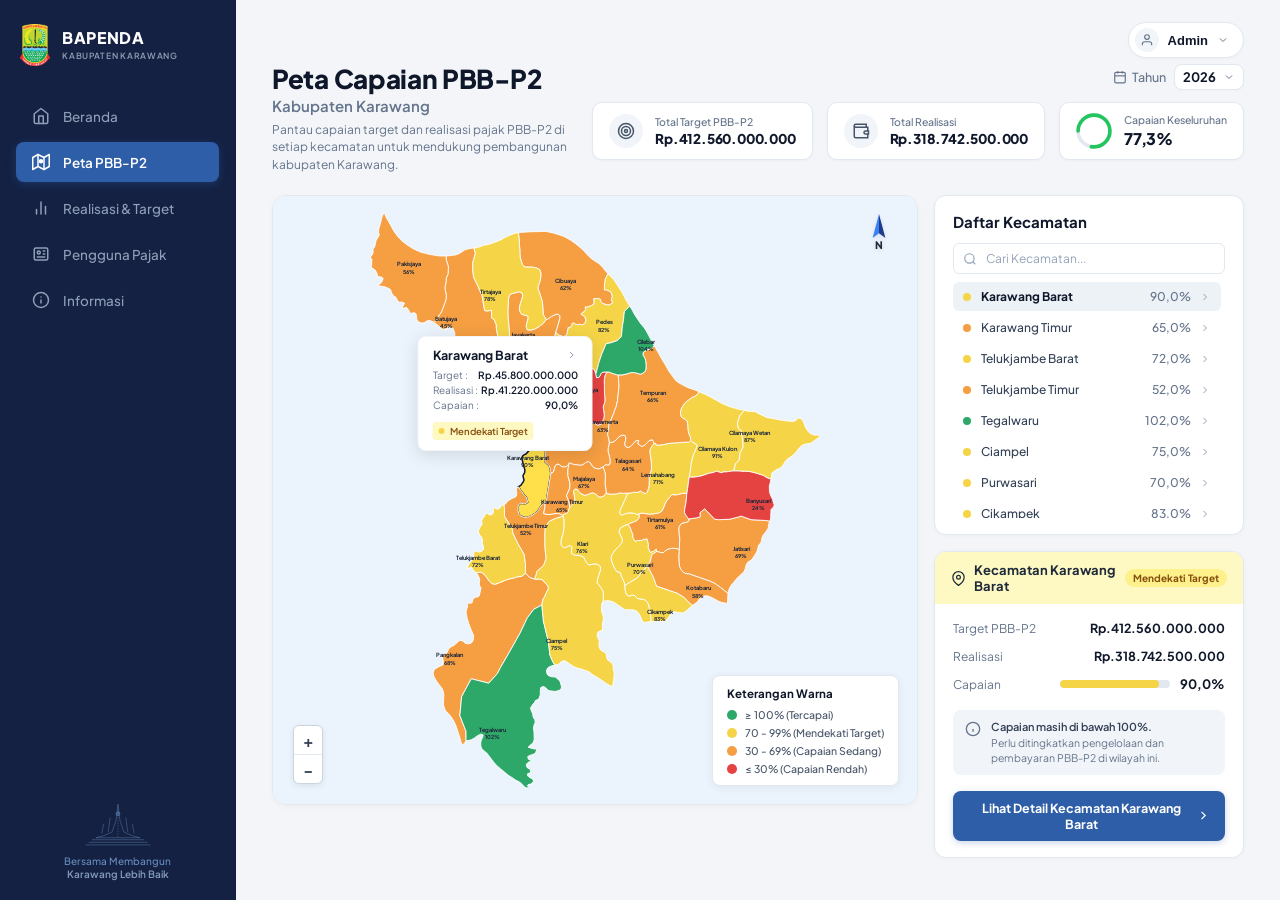
==== index.html @ 74803cea "feat(telukjambe-timur): tambahkan halaman detail Kecamatan Telukjambe Timur dengan 9 desa dan pertah" ====
<!DOCTYPE html>
<html lang="id">
<head>
  <meta charset="UTF-8">
  <meta name="viewport" content="width=device-width, initial-scale=1.0">
  <title>Peta Capaian PBB-P2 - BAPENDA Kabupaten Karawang</title>
  <link rel="preconnect" href="https://fonts.googleapis.com">
  <link rel="preconnect" href="https://fonts.gstatic.com" crossorigin>
  <link href="https://fonts.googleapis.com/css2?family=Plus+Jakarta+Sans:wght@400;500;600;700;800&display=swap" rel="stylesheet">
  <link rel="stylesheet" href="css/style.css">
</head>
<body>
  <div class="app-layout">
    <!-- SIDEBAR -->
    <aside class="sidebar">
      <div class="sidebar-header">
        <img src="assets/logo_karawang.png" alt="Logo Kabupaten Karawang" class="sidebar-logo">
        <div class="brand-info">
          <h2 class="brand-title">BAPENDA</h2>
          <span class="brand-subtitle">KABUPATEN KARAWANG</span>
        </div>
      </div>

      <nav class="sidebar-menu">
        <a href="#beranda" class="menu-item" id="menu-beranda">
          <svg class="menu-icon" viewBox="0 0 24 24" fill="none" stroke="currentColor" stroke-width="2" stroke-linecap="round" stroke-linejoin="round">
            <path d="M3 9l9-7 9 7v11a2 2 0 0 1-2 2H5a2 2 0 0 1-2-2z"></path>
            <polyline points="9 22 9 12 15 12 15 22"></polyline>
          </svg>
          <span>Beranda</span>
        </a>

        <a href="#peta" class="menu-item active" id="menu-peta">
          <svg class="menu-icon" viewBox="0 0 24 24" fill="none" stroke="currentColor" stroke-width="2" stroke-linecap="round" stroke-linejoin="round">
            <polygon points="1 6 1 22 8 18 16 22 23 18 23 2 16 6 8 2 1 6"></polygon>
            <line x1="8" y1="2" x2="8" y2="18"></line>
            <line x1="16" y1="6" x2="16" y2="22"></line>
            <circle cx="12" cy="11" r="2" fill="currentColor"></circle>
          </svg>
          <span>Peta PBB-P2</span>
        </a>

        <a href="#realisasi" class="menu-item" id="menu-realisasi">
          <svg class="menu-icon" viewBox="0 0 24 24" fill="none" stroke="currentColor" stroke-width="2" stroke-linecap="round" stroke-linejoin="round">
            <line x1="18" y1="20" x2="18" y2="10"></line>
            <line x1="12" y1="20" x2="12" y2="4"></line>
            <line x1="6" y1="20" x2="6" y2="14"></line>
          </svg>
          <span>Realisasi & Target</span>
        </a>

        <a href="#pengguna" class="menu-item" id="menu-pengguna">
          <svg class="menu-icon" viewBox="0 0 24 24" fill="none" stroke="currentColor" stroke-width="2" stroke-linecap="round" stroke-linejoin="round">
            <rect x="3" y="4" width="18" height="16" rx="2"></rect>
            <circle cx="9" cy="10" r="2"></circle>
            <line x1="15" y1="8" x2="17" y2="8"></line>
            <line x1="15" y1="12" x2="17" y2="12"></line>
            <line x1="7" y1="16" x2="17" y2="16"></line>
          </svg>
          <span>Pengguna Pajak</span>
        </a>

        <a href="#informasi" class="menu-item" id="menu-informasi">
          <svg class="menu-icon" viewBox="0 0 24 24" fill="none" stroke="currentColor" stroke-width="2" stroke-linecap="round" stroke-linejoin="round">
            <circle cx="12" cy="12" r="10"></circle>
            <line x1="12" y1="16" x2="12" y2="12"></line>
            <line x1="12" y1="8" x2="12.01" y2="8"></line>
          </svg>
          <span>Informasi</span>
        </a>
      </nav>

      <!-- SIDEBAR WATERMARK FOOTER -->
      <div class="sidebar-watermark-footer">
        <svg viewBox="0 0 120 70" class="monument-svg" fill="none" stroke="rgba(147, 197, 253, 0.45)" stroke-width="1.4">
          <!-- Stylized Monumen Karawang -->
          <path d="M60 4 L57 28 L51 46 L38 52 L26 55 L94 55 L82 52 L69 46 L63 28 Z" />
          <path d="M60 4 L60 55" stroke-dasharray="2 2" />
          <path d="M48 24 L45 46" />
          <path d="M72 24 L75 46" />
          <path d="M38 34 L35 48" />
          <path d="M82 34 L85 48" />
          <path d="M20 58 L100 58 M15 62 L105 62 M10 66 L110 66" />
          <circle cx="60" cy="18" r="3" fill="rgba(147, 197, 253, 0.45)" />
        </svg>
        <span class="watermark-text-top">Bersama Membangun</span>
        <span class="watermark-text-bottom">Karawang Lebih Baik</span>
      </div>
    </aside>

    <!-- MAIN CONTENT -->
    <main class="main-content">
      
      <!-- ============================================================== -->
      <!-- VIEW 1: LEVEL KABUPATEN KARAWANG                               -->
      <!-- ============================================================== -->
      <div id="viewKabupaten" class="dashboard-view active">
        <!-- TOP ADMIN BAR -->
        <div class="top-bar">
          <div class="admin-dropdown-container">
            <button class="admin-btn">
              <div class="admin-avatar">
                <svg viewBox="0 0 24 24" fill="none" stroke="currentColor" stroke-width="2">
                  <path d="M20 21v-2a4 4 0 0 0-4-4H8a4 4 0 0 0-4 4v2"></path>
                  <circle cx="12" cy="7" r="4"></circle>
                </svg>
              </div>
              <span class="admin-name">Admin</span>
              <svg class="admin-chevron" viewBox="0 0 24 24" fill="none" stroke="currentColor" stroke-width="2">
                <polyline points="6 9 12 15 18 9"></polyline>
              </svg>
            </button>
            
            <div class="admin-dropdown-menu">
              <div class="admin-dropdown-header">
                <strong>Administrator BAPENDA</strong>
                <span>admin@karawangkab.go.id</span>
              </div>
              <hr class="dropdown-divider">
              <a href="#" class="dropdown-item">Profil Admin</a>
              <a href="#" class="dropdown-item">Pengaturan Sistem</a>
              <a href="#" class="dropdown-item">Log Aktivitas</a>
              <hr class="dropdown-divider">
              <a href="#" class="dropdown-item text-danger">Keluar</a>
            </div>
          </div>
        </div>

        <!-- MAIN HEADER ROW -->
        <section class="page-header">
          <div class="header-left">
            <h1 class="page-title">Peta Capaian PBB-P2</h1>
            <h2 class="page-subtitle">Kabupaten Karawang</h2>
            <p class="page-description">
              Pantau capaian target dan realisasi pajak PBB-P2 di setiap kecamatan untuk mendukung pembangunan kabupaten Karawang.
            </p>
          </div>

          <div class="header-right">
            <!-- Year Selector -->
            <div class="year-selector-wrapper">
              <div class="year-label">
                <svg viewBox="0 0 24 24" fill="none" stroke="currentColor" stroke-width="2" class="calendar-icon">
                  <rect x="3" y="4" width="18" height="18" rx="2" ry="2"></rect>
                  <line x1="16" y1="2" x2="16" y2="6"></line>
                  <line x1="8" y1="2" x2="8" y2="6"></line>
                  <line x1="3" y1="10" x2="21" y2="10"></line>
                </svg>
                <span>Tahun</span>
              </div>
              <div class="custom-select-box">
                <select id="yearSelectKabupaten">
                  <option value="2026" selected>2026</option>
                  <option value="2025">2025</option>
                  <option value="2024">2024</option>
                </select>
                <svg class="select-chevron" viewBox="0 0 24 24" fill="none" stroke="currentColor" stroke-width="2">
                  <polyline points="6 9 12 15 18 9"></polyline>
                </svg>
              </div>
            </div>

            <!-- 3 Stat Cards -->
            <div class="stats-cards-row">
              <!-- Card 1 -->
              <div class="stat-card">
                <div class="stat-icon-wrapper">
                  <svg viewBox="0 0 24 24" fill="none" stroke="currentColor" stroke-width="2">
                    <circle cx="12" cy="12" r="10"></circle>
                    <circle cx="12" cy="12" r="6"></circle>
                    <circle cx="12" cy="12" r="2"></circle>
                  </svg>
                </div>
                <div class="stat-content">
                  <span class="stat-label">Total Target PBB-P2</span>
                  <strong class="stat-value" id="totalTargetVal">Rp.412.560.000.000</strong>
                </div>
              </div>

              <!-- Card 2 -->
              <div class="stat-card">
                <div class="stat-icon-wrapper">
                  <svg viewBox="0 0 24 24" fill="none" stroke="currentColor" stroke-width="2">
                    <path d="M21 12V7H5a2 2 0 0 1 0-4h14v4"></path>
                    <path d="M3 5v14a2 2 0 0 0 2 2h16v-5"></path>
                    <path d="M18 12a2 2 0 0 0 0 4h4v-4z"></path>
                  </svg>
                </div>
                <div class="stat-content">
                  <span class="stat-label">Total Realisasi</span>
                  <strong class="stat-value" id="totalRealisasiVal">Rp.318.742.500.000</strong>
                </div>
              </div>

              <!-- Card 3 -->
              <div class="stat-card">
                <div class="donut-chart-wrapper">
                  <svg viewBox="0 0 36 36" class="donut-chart">
                    <path class="donut-ring" d="M18 2.0845 a 15.9155 15.9155 0 0 1 0 31.831 a 15.9155 15.9155 0 0 1 0 -31.831" fill="none" stroke="#e2e8f0" stroke-width="3.6"/>
                    <path class="donut-segment" id="donutProgressKab" d="M18 2.0845 a 15.9155 15.9155 0 0 1 0 31.831 a 15.9155 15.9155 0 0 1 0 -31.831" fill="none" stroke="#22c55e" stroke-width="3.6" stroke-dasharray="77.3, 100" stroke-linecap="round"/>
                  </svg>
                </div>
                <div class="stat-content">
                  <span class="stat-label">Capaian Keseluruhan</span>
                  <strong class="stat-value stat-value-highlight" id="totalCapaianVal">77,3%</strong>
                </div>
              </div>
            </div>
          </div>
        </section>

        <!-- DASHBOARD MAIN BODY -->
        <div class="dashboard-body-grid">
          <!-- LEFT: MAP CARD -->
          <div class="map-card" id="mapCard">
            <!-- North Compass Indicator -->
            <div class="north-arrow-indicator" title="Arah Utara">
              <svg viewBox="0 0 40 50" class="north-compass-svg">
                <polygon points="20,0 28,30 20,24" fill="#1e3a8a"></polygon>
                <polygon points="20,0 12,30 20,24" fill="#3b82f6"></polygon>
                <text x="20" y="44" font-family="'Plus Jakarta Sans', sans-serif" font-size="13" font-weight="800" fill="#1e293b" text-anchor="middle">N</text>
              </svg>
            </div>

            <!-- Map SVG Canvas -->
            <div class="map-svg-container" id="mapSvgContainer">
              <svg id="karawangMapSvg" viewBox="0 0 800 1011" preserveAspectRatio="xMidYMid meet">
                <g id="mapPolygonsGroup"></g>
                <g id="mapLabelsGroup"></g>
              </svg>

              <!-- Floating Map Tooltip/Popup -->
              <div class="map-popup-card" id="mapPopupCard">
                <div class="popup-header" id="popupHeaderClickable" title="Klik untuk membuka detail kecamatan">
                  <span class="popup-title" id="popupKecamatanName">Karawang Barat</span>
                  <svg class="popup-chevron" viewBox="0 0 24 24" fill="none" stroke="currentColor" stroke-width="2">
                    <polyline points="9 18 15 12 9 6"></polyline>
                  </svg>
                </div>
                <div class="popup-body">
                  <div class="popup-row">
                    <span class="p-label">Target :</span>
                    <span class="p-val" id="popupTarget">Rp. 45.800.000.000</span>
                  </div>
                  <div class="popup-row">
                    <span class="p-label">Realisasi :</span>
                    <span class="p-val" id="popupRealisasi">Rp. 41.230.000.000</span>
                  </div>
                  <div class="popup-row">
                    <span class="p-label">Capaian :</span>
                    <span class="p-val" id="popupCapaian">90,0%</span>
                  </div>
                </div>
                <div class="popup-badge" id="popupBadge">
                  <span class="status-dot"></span>
                  <span class="status-text" id="popupBadgeText">Mendekati Target</span>
                </div>
              </div>
            </div>

            <!-- Zoom Controls (Bottom Left) -->
            <div class="map-zoom-controls">
              <button class="zoom-btn" id="zoomInBtn" title="Perbesar Peta">+</button>
              <div class="zoom-divider"></div>
              <button class="zoom-btn" id="zoomOutBtn" title="Perkecil Peta">−</button>
            </div>

            <!-- Legend Box (Bottom Right) -->
            <div class="map-legend-card">
              <h4 class="legend-title">Keterangan Warna</h4>
              <div class="legend-list">
                <div class="legend-item">
                  <span class="legend-color-box bg-green"></span>
                  <span class="legend-text">≥ 100% (Tercapai)</span>
                </div>
                <div class="legend-item">
                  <span class="legend-color-box bg-yellow"></span>
                  <span class="legend-text">70 - 99% (Mendekati Target)</span>
                </div>
                <div class="legend-item">
                  <span class="legend-color-box bg-orange"></span>
                  <span class="legend-text">30 - 69% (Capaian Sedang)</span>
                </div>
                <div class="legend-item">
                  <span class="legend-color-box bg-red"></span>
                  <span class="legend-text">≤ 30% (Capaian Rendah)</span>
                </div>
              </div>
            </div>
          </div>

          <!-- RIGHT: SIDE PANELS -->
          <div class="side-panels-column">
            <!-- Panel 1: Daftar Kecamatan -->
            <div class="panel-card daftar-kecamatan-panel">
              <h3 class="panel-title">Daftar Kecamatan</h3>
              
              <div class="search-input-wrapper">
                <svg class="search-icon" viewBox="0 0 24 24" fill="none" stroke="currentColor" stroke-width="2">
                  <circle cx="11" cy="11" r="8"></circle>
                  <line x1="21" y1="21" x2="16.65" y2="16.65"></line>
                </svg>
                <input type="text" id="searchInput" placeholder="Cari Kecamatan..." autocomplete="off">
              </div>

              <div class="kecamatan-scroll-list" id="kecamatanList">
                <!-- Dynamically populated -->
              </div>
            </div>

            <!-- Panel 2: Detail Kecamatan -->
            <div class="panel-card detail-kecamatan-panel" id="detailKecamatanPanel">
              <!-- Header Banner -->
              <div class="detail-banner" id="detailBanner">
                <div class="banner-left">
                  <svg class="pin-icon" viewBox="0 0 24 24" fill="none" stroke="currentColor" stroke-width="2">
                    <path d="M21 10c0 7-9 13-9 13s-9-6-9-13a9 9 0 0 1 18 0z"></path>
                    <circle cx="12" cy="10" r="3"></circle>
                  </svg>
                  <span class="banner-title" id="detailKecamatanName">Kecamatan Karawang Barat</span>
                </div>
                <span class="banner-badge badge-yellow" id="detailBadge">Mendekati Target</span>
              </div>

              <!-- Content Body -->
              <div class="detail-content">
                <div class="detail-row">
                  <span class="d-label">Target PBB-P2</span>
                  <strong class="d-val" id="detailTarget">Rp.412.560.000.000</strong>
                </div>

                <div class="detail-row">
                  <span class="d-label">Realisasi</span>
                  <strong class="d-val" id="detailRealisasi">Rp.318.742.500.000</strong>
                </div>

                <div class="detail-row align-center">
                  <span class="d-label">Capaian</span>
                  <div class="progress-container">
                    <div class="progress-bar-track">
                      <div class="progress-bar-fill fill-yellow" id="detailProgressFill" style="width: 90%;"></div>
                    </div>
                    <strong class="progress-percent" id="detailCapaian">90,0%</strong>
                  </div>
                </div>

                <!-- Context Notice Box -->
                <div class="detail-notice-box" id="detailNoticeBox">
                  <svg class="notice-icon" viewBox="0 0 24 24" fill="none" stroke="currentColor" stroke-width="2">
                    <circle cx="12" cy="12" r="10"></circle>
                    <line x1="12" y1="16" x2="12" y2="12"></line>
                    <line x1="12" y1="8" x2="12.01" y2="8"></line>
                  </svg>
                  <div class="notice-text-group">
                    <p class="notice-title" id="noticeTitle">Capaian masih di bawah 100%.</p>
                    <p class="notice-desc" id="noticeDesc">Perlu ditingkatkan pengelolaan dan pembayaran PBB-P2 di wilayah ini.</p>
                  </div>
                </div>

                <!-- Action Button to Open Detail View -->
                <button class="btn-navigate-detail" id="btnOpenKecamatanDetail">
                  <span>Lihat Detail Kecamatan</span>
                  <svg viewBox="0 0 24 24" fill="none" stroke="currentColor" stroke-width="2">
                    <polyline points="9 18 15 12 9 6"></polyline>
                  </svg>
                </button>
              </div>
            </div>
          </div>
        </div>
      </div>

      <!-- ============================================================== -->
      <!-- VIEW 2: LEVEL DETAIL KECAMATAN (CILEBAR)                       -->
      <!-- ============================================================== -->
      <div id="viewKecamatan" class="dashboard-view" style="display: none;">
        <!-- TOP NAVIGATION & ADMIN BAR -->
        <div class="view-header-top-bar">
          <button class="back-link-btn" id="btnBackToKabupaten">
            <svg viewBox="0 0 24 24" fill="none" stroke="currentColor" stroke-width="2.5" class="back-arrow-icon">
              <line x1="19" y1="12" x2="5" y2="12"></line>
              <polyline points="12 19 5 12 12 5"></polyline>
            </svg>
            <span>Kembali ke Peta Kecamatan</span>
          </button>

          <div class="admin-dropdown-container">
            <button class="admin-btn">
              <div class="admin-avatar">
                <svg viewBox="0 0 24 24" fill="none" stroke="currentColor" stroke-width="2">
                  <path d="M20 21v-2a4 4 0 0 0-4-4H8a4 4 0 0 0-4 4v2"></path>
                  <circle cx="12" cy="7" r="4"></circle>
                </svg>
              </div>
              <span class="admin-name">Admin</span>
              <svg class="admin-chevron" viewBox="0 0 24 24" fill="none" stroke="currentColor" stroke-width="2">
                <polyline points="6 9 12 15 18 9"></polyline>
              </svg>
            </button>
          </div>
        </div>

        <!-- KECAMATAN HEADER SECTION -->
        <section class="kecamatan-main-header">
          <div class="header-title-block">
            <div class="pin-title-row">
              <div class="location-pin-circle">
                <svg viewBox="0 0 24 24" fill="currentColor">
                  <path d="M12 2C8.13 2 5 5.13 5 9c0 5.25 7 13 7 13s7-7.75 7-13c0-3.87-3.13-7-7-7zm0 9.5a2.5 2.5 0 0 1 0-5 2.5 2.5 0 0 1 0 5z"/>
                </svg>
              </div>
              <h1 class="kecamatan-view-title" id="kecViewTitle">Kecamatan Cilebar</h1>
            </div>
            <p class="kecamatan-view-desc" id="kecViewDesc">Detail data per desa/kelurahan pada Kecamatan Cilebar.</p>
          </div>

          <div class="year-selector-wrapper">
            <div class="year-label">
              <svg viewBox="0 0 24 24" fill="none" stroke="currentColor" stroke-width="2" class="calendar-icon">
                <rect x="3" y="4" width="18" height="18" rx="2" ry="2"></rect>
                <line x1="16" y1="2" x2="16" y2="6"></line>
                <line x1="8" y1="2" x2="8" y2="6"></line>
                <line x1="3" y1="10" x2="21" y2="10"></line>
              </svg>
              <span>Tahun</span>
            </div>
            <div class="custom-select-box">
              <select id="yearSelectKecamatan">
                <option value="2026" selected>2026</option>
                <option value="2025">2025</option>
                <option value="2024">2024</option>
              </select>
              <svg class="select-chevron" viewBox="0 0 24 24" fill="none" stroke="currentColor" stroke-width="2">
                <polyline points="6 9 12 15 18 9"></polyline>
              </svg>
            </div>
          </div>
        </section>

        <!-- 5 SUMMARY STAT CARDS (ROW) -->
        <section class="kecamatan-5-summary-row">
          <!-- Card 1: Total Target PBB-P2 -->
          <div class="kec-summary-card">
            <div class="kec-card-icon icon-bg-blue">
              <svg viewBox="0 0 24 24" fill="none" stroke="currentColor" stroke-width="2">
                <circle cx="12" cy="12" r="10"></circle>
                <circle cx="12" cy="12" r="6"></circle>
                <circle cx="12" cy="12" r="2"></circle>
              </svg>
            </div>
            <div class="kec-card-text">
              <span class="kec-card-label">Total Target PBB–P2</span>
              <strong class="kec-card-val" id="kecSumTarget">Rp. 5.100.000.000</strong>
            </div>
          </div>

          <!-- Card 2: Total Realisasi -->
          <div class="kec-summary-card">
            <div class="kec-card-icon icon-bg-green">
              <svg viewBox="0 0 24 24" fill="none" stroke="currentColor" stroke-width="2">
                <path d="M21 12V7H5a2 2 0 0 1 0-4h14v4"></path>
                <path d="M3 5v14a2 2 0 0 0 2 2h16v-5"></path>
                <path d="M18 12a2 2 0 0 0 0 4h4v-4z"></path>
              </svg>
            </div>
            <div class="kec-card-text">
              <span class="kec-card-label">Total Realisasi</span>
              <strong class="kec-card-val" id="kecSumRealisasi">Rp. 5.304.000.000</strong>
            </div>
          </div>

          <!-- Card 3: Sisa Tagihan -->
          <div class="kec-summary-card">
            <div class="kec-card-icon icon-bg-red">
              <svg viewBox="0 0 24 24" fill="none" stroke="currentColor" stroke-width="2">
                <circle cx="12" cy="12" r="10"></circle>
                <polyline points="12 6 12 12 16 14"></polyline>
              </svg>
            </div>
            <div class="kec-card-text">
              <span class="kec-card-label">Sisa Tagihan</span>
              <strong class="kec-card-val" id="kecSumSisa">Rp. 0</strong>
            </div>
          </div>

          <!-- Card 4: Capaian Keseluruhan Donut -->
          <div class="kec-summary-card">
            <div class="donut-chart-wrapper-sm">
              <svg viewBox="0 0 36 36" class="donut-chart">
                <path class="donut-ring" d="M18 2.0845 a 15.9155 15.9155 0 0 1 0 31.831 a 15.9155 15.9155 0 0 1 0 -31.831" fill="none" stroke="#e2e8f0" stroke-width="3.5"/>
                <path class="donut-segment" id="donutProgressKec" d="M18 2.0845 a 15.9155 15.9155 0 0 1 0 31.831 a 15.9155 15.9155 0 0 1 0 -31.831" fill="none" stroke="#22c55e" stroke-width="3.5" stroke-dasharray="100, 100" stroke-linecap="round"/>
              </svg>
              <span class="donut-center-pct" id="donutKecCenterPct">104,0%</span>
            </div>
            <div class="kec-card-text">
              <span class="kec-card-label">Capaian Keseluruhan</span>
              <strong class="kec-card-val" id="kecSumCapaian">104,0%</strong>
            </div>
          </div>

          <!-- Card 5: Jumlah Desa/Kelurahan -->
          <div class="kec-summary-card">
            <div class="kec-card-icon icon-bg-purple">
              <svg viewBox="0 0 24 24" fill="none" stroke="currentColor" stroke-width="2">
                <path d="M3 9l9-7 9 7v11a2 2 0 0 1-2 2H5a2 2 0 0 1-2-2z"></path>
                <polyline points="9 22 9 12 15 12 15 22"></polyline>
              </svg>
            </div>
            <div class="kec-card-text">
              <span class="kec-card-label">Jumlah Desa/Kelurahan</span>
              <strong class="kec-card-val" id="kecSumJumlahDesa">10 Desa</strong>
            </div>
          </div>
        </section>

        <!-- MIDDLE SECTION: MAP & DAFTAR DESA TABLE -->
        <div class="kecamatan-middle-grid">
          <!-- LEFT CARD: PETA DESA/KELURAHAN -->
          <div class="panel-card desa-map-panel">
            <div class="desa-map-header">
              <div class="header-left-title">
                <svg class="header-pin" viewBox="0 0 24 24" fill="currentColor">
                  <path d="M12 2C8.13 2 5 5.13 5 9c0 5.25 7 13 7 13s7-7.75 7-13c0-3.87-3.13-7-7-7zm0 9.5a2.5 2.5 0 0 1 0-5 2.5 2.5 0 0 1 0 5z"/>
                </svg>
                <h3 id="desaMapTitle">Peta Desa/Kelurahan - Kecamatan Cilebar</h3>
              </div>

              <!-- Map Toolbar: Peta / Satelit & Fullscreen -->
              <div class="desa-map-toolbar">
                <div class="map-mode-pill-toggle">
                  <button class="mode-btn active" id="btnModePeta">Peta</button>
                  <button class="mode-btn" id="btnModeSatelit">Satelit</button>
                </div>
                <button class="fullscreen-btn" id="btnMapFullscreen" title="Layar Penuh">
                  <svg viewBox="0 0 24 24" fill="none" stroke="currentColor" stroke-width="2">
                    <path d="M8 3H5a2 2 0 0 0-2 2v3m18 0V5a2 2 0 0 0-2-2h-3m0 18h3a2 2 0 0 0 2-2v-3M3 16v3a2 2 0 0 0 2 2h3"></path>
                  </svg>
                </button>
              </div>
            </div>

            <!-- Interactive Village Map Canvas -->
            <div class="desa-map-canvas-container" id="desaMapContainer">
              <!-- Basemap Background Layer (Google Maps subtle styled background) -->
              <div class="google-styled-basemap" id="basemapLayer">
                <div class="basemap-place-label label-jatisari">Jatisari</div>
                <div class="basemap-place-label label-walahar">Walahar</div>
                <div class="basemap-place-label label-cikampek">Cikampek</div>
                <div class="basemap-highway-badge badge-h1">1</div>
              </div>

              <!-- SVG Villages Layer -->
              <svg id="cilebarMapSvg" viewBox="0 0 600 742" preserveAspectRatio="xMidYMid meet">
                <g id="cilebarPolygonsGroup"></g>
                <g id="cilebarLabelsGroup"></g>
              </svg>

              <!-- North Arrow Needle -->
              <div class="north-arrow-indicator-cilebar" title="Arah Utara">
                <svg viewBox="0 0 36 46">
                  <polygon points="18,0 25,26 18,21" fill="#1e3a8a"></polygon>
                  <polygon points="18,0 11,26 18,21" fill="#3b82f6"></polygon>
                  <text x="18" y="40" font-family="'Plus Jakarta Sans', sans-serif" font-size="12" font-weight="800" fill="#1e293b" text-anchor="middle">N</text>
                </svg>
              </div>

              <!-- Zoom Controls & Google Branding (Bottom Left) -->
              <div class="desa-map-bottom-left-controls">
                <div class="map-zoom-controls">
                  <button class="zoom-btn" id="cilebarZoomIn">+</button>
                  <div class="zoom-divider"></div>
                  <button class="zoom-btn" id="cilebarZoomOut">−</button>
                </div>
                <div class="google-watermark-logo">
                  <span class="g-blue">G</span><span class="g-red">o</span><span class="g-yellow">o</span><span class="g-blue">g</span><span class="g-green">l</span><span class="g-red">e</span>
                </div>
              </div>

              <!-- Color Legend (Bottom Right) -->
              <div class="map-legend-card cilebar-legend">
                <h4 class="legend-title">Keterangan Warna</h4>
                <div class="legend-list">
                  <div class="legend-item">
                    <span class="legend-color-box bg-green"></span>
                    <span class="legend-text">≥ 100% (Tercapai)</span>
                  </div>
                  <div class="legend-item">
                    <span class="legend-color-box bg-yellow"></span>
                    <span class="legend-text">70 - 99% (Mendekati Target)</span>
                  </div>
                  <div class="legend-item">
                    <span class="legend-color-box bg-orange"></span>
                    <span class="legend-text">30 - 69% (Capaian Sedang)</span>
                  </div>
                  <div class="legend-item">
                    <span class="legend-color-box bg-red"></span>
                    <span class="legend-text">&lt; 30% (Capaian Rendah)</span>
                  </div>
                </div>
              </div>

              <!-- Floating Tooltip Card for Desa -->
              <div class="map-popup-card desa-popup" id="desaPopupCard" style="display: none;">
                <div class="popup-header">
                  <span class="popup-title" id="desaPopupName">Desa Sukaratu</span>
                  <svg class="popup-chevron" viewBox="0 0 24 24" fill="none" stroke="currentColor" stroke-width="2">
                    <polyline points="9 18 15 12 9 6"></polyline>
                  </svg>
                </div>
                <div class="popup-body">
                  <div class="popup-row">
                    <span class="p-label">Target :</span>
                    <span class="p-val" id="desaPopupTarget">Rp. 550.000.000</span>
                  </div>
                  <div class="popup-row">
                    <span class="p-label">Realisasi :</span>
                    <span class="p-val" id="desaPopupRealisasi">Rp. 528.000.000</span>
                  </div>
                  <div class="popup-row">
                    <span class="p-label">Capaian :</span>
                    <span class="p-val" id="desaPopupCapaian">96,0%</span>
                  </div>
                </div>
                <div class="popup-badge" id="desaPopupBadge">
                  <span class="status-dot"></span>
                  <span class="status-text" id="desaPopupBadgeText">Mendekati Target</span>
                </div>
              </div>
            </div>
          </div>

          <!-- RIGHT CARD: DAFTAR DESA/KELURAHAN TABLE -->
          <div class="panel-card desa-table-panel">
            <div class="desa-table-header">
              <h3 id="desaTableTitle">Daftar Desa/Kelurahan - Kecamatan Cilebar</h3>
              <div class="search-input-wrapper">
                <svg class="search-icon" viewBox="0 0 24 24" fill="none" stroke="currentColor" stroke-width="2">
                  <circle cx="11" cy="11" r="8"></circle>
                  <line x1="21" y1="21" x2="16.65" y2="16.65"></line>
                </svg>
                <input type="text" id="searchDesaInput" placeholder="Cari desa/kelurahan..." autocomplete="off">
              </div>
            </div>

            <div class="desa-table-container">
              <table class="desa-data-table">
                <thead>
                  <tr>
                    <th style="width: 45px;">No</th>
                    <th>Nama Desa/Kelurahan</th>
                    <th style="width: 105px; cursor: pointer; user-select: none;" id="thPersentase" title="Klik untuk mengurutkan berdasarkan persentase capaian">
                      <span style="display: inline-flex; align-items: center; gap: 4px;">
                        <span>Persentase</span>
                        <span id="sortPctIcon" style="font-size: 11px; opacity: 0.7;">⇅</span>
                      </span>
                    </th>
                    <th style="width: 130px;">Status</th>
                    <th style="width: 50px; text-align: center;">Aksi</th>
                  </tr>
                </thead>
                <tbody id="desaTableBody">
                  <!-- Dynamically populated rows -->
                </tbody>
              </table>
            </div>
          </div>
        </div>

        <!-- ============================================================== -->
        <!-- BOTTOM SECTION: DETAIL DESA/KELURAHAN                          -->
        <!-- ============================================================== -->
        <section class="panel-card detail-desa-bottom-card" id="detailDesaBottomSection">
          <!-- Sub-navigation Back link -->
          <div class="detail-desa-top-nav">
            <button class="back-link-btn-sub" id="btnBackToDaftarDesa">
              <svg viewBox="0 0 24 24" fill="none" stroke="currentColor" stroke-width="2.5" class="back-arrow-icon">
                <line x1="19" y1="12" x2="5" y2="12"></line>
                <polyline points="12 19 5 12 12 5"></polyline>
              </svg>
              <span>Kembali ke Daftar Kecamatan</span>
            </button>
          </div>

          <!-- Title Bar -->
          <div class="detail-desa-header-row">
            <div class="header-icon-title">
              <div class="home-icon-circle">
                <svg viewBox="0 0 24 24" fill="none" stroke="currentColor" stroke-width="2">
                  <path d="M3 9l9-7 9 7v11a2 2 0 0 1-2 2H5a2 2 0 0 1-2-2z"></path>
                  <polyline points="9 22 9 12 15 12 15 22"></polyline>
                </svg>
              </div>
              <h2 id="desaDetailHeading">Detail Desa/Kelurahan</h2>
            </div>
            <div class="desa-header-meta">
              <span class="desa-header-kecamatan" id="desaDetailKecamatanBadge">Kecamatan Cilamaya Wetan</span>
              <span class="desa-header-year" id="desaDetailYearBadge">Tahun Pajak <strong id="desaDetailYearText">2026</strong></span>
            </div>
          </div>

          <!-- Top Mini-Summary Metric Row -->
          <div class="desa-metric-summary-bar">
            <!-- Village Badge Pill -->
            <div class="desa-name-pill-badge" id="selectedDesaPill">
              <span class="desa-indicator-dot" id="desaPillDot"></span>
              <span class="desa-pill-title" id="desaPillTitle">Cilebar</span>
              <span class="desa-pill-status-tag tag-green" id="desaPillStatusTag">Tercapai</span>
            </div>

            <!-- Target PBB-P2 -->
            <div class="mini-stat-card">
              <div class="mini-icon icon-bg-blue">
                <svg viewBox="0 0 24 24" fill="none" stroke="currentColor" stroke-width="2">
                  <ellipse cx="12" cy="5" rx="9" ry="3"></ellipse>
                  <path d="M21 12c0 1.66-4 3-9 3s-9-1.34-9-3"></path>
                  <path d="M3 5v14c0 1.66 4 3 9 3s9-1.34 9-3V5"></path>
                </svg>
              </div>
              <div class="mini-text">
                <span class="m-label">Target PBB–P2</span>
                <strong class="m-val" id="desaDetailTarget">Rp. 5.100.000.000</strong>
              </div>
            </div>

            <!-- Realisasi -->
            <div class="mini-stat-card">
              <div class="mini-icon icon-bg-green">
                <svg viewBox="0 0 24 24" fill="none" stroke="currentColor" stroke-width="2">
                  <rect x="2" y="6" width="20" height="12" rx="2"></rect>
                  <circle cx="12" cy="12" r="2"></circle>
                  <path d="M6 12h.01M18 12h.01"></path>
                </svg>
              </div>
              <div class="mini-text">
                <span class="m-label">Realisasi</span>
                <strong class="m-val" id="desaDetailRealisasi">Rp. 5.304.000.000</strong>
              </div>
            </div>

            <!-- Sisa Tagihan -->
            <div class="mini-stat-card">
              <div class="mini-icon icon-bg-red">
                <svg viewBox="0 0 24 24" fill="none" stroke="currentColor" stroke-width="2">
                  <circle cx="12" cy="12" r="10"></circle>
                  <polyline points="12 6 12 12 16 14"></polyline>
                </svg>
              </div>
              <div class="mini-text">
                <span class="m-label">Sisa Tagihan</span>
                <strong class="m-val" id="desaDetailSisa">Rp. 0</strong>
              </div>
            </div>

            <!-- Capaian Keseluruhan Donut -->
            <div class="mini-stat-card mini-donut-card">
              <div class="donut-chart-wrapper-sm">
                <svg viewBox="0 0 36 36" class="donut-chart">
                  <path class="donut-ring" d="M18 2.0845 a 15.9155 15.9155 0 0 1 0 31.831 a 15.9155 15.9155 0 0 1 0 -31.831" fill="none" stroke="#e2e8f0" stroke-width="3.5"/>
                  <path class="donut-segment" id="donutDesaBottom" d="M18 2.0845 a 15.9155 15.9155 0 0 1 0 31.831 a 15.9155 15.9155 0 0 1 0 -31.831" fill="none" stroke="#22c55e" stroke-width="3.5" stroke-dasharray="100, 100" stroke-linecap="round"/>
                </svg>
                <span class="donut-center-pct" id="donutDesaBottomCenterPct">104,0%</span>
              </div>
              <div class="mini-text">
                <span class="m-label">Capaian</span>
                <span class="m-sub-label">Keseluruhan</span>
              </div>
            </div>

            <!-- Info Advisory Notice Box -->
            <div class="desa-info-advisory-box">
              <div class="info-bubble-icon">
                <svg viewBox="0 0 24 24" fill="none" stroke="currentColor" stroke-width="2.5">
                  <circle cx="12" cy="12" r="10"></circle>
                  <line x1="12" y1="16" x2="12" y2="12"></line>
                  <line x1="12" y1="8" x2="12.01" y2="8"></line>
                </svg>
              </div>
              <div class="info-content-text">
                <strong>Informasi</strong>
                <p id="desaAdvisoryText">Capaian pembayaran desa/kelurahan sudah mencapai 100% atau lebih dari target. Terus pertahankan dan tingkatkan realisasi pembayarannya.</p>
              </div>
            </div>
          </div>

          <!-- Section Divider: Rincian Pajak Desa/Kelurahan -->
          <div class="section-sub-heading">
            <span class="sub-heading-toggle">▾</span>
            <h4>Rincian Pajak Desa/Kelurahan</h4>
          </div>

          <!-- 4 Bottom Detail Cards -->
          <div class="desa-tax-breakdown-grid">
            <!-- 1: Obyek Pajak Terdaftar -->
            <div class="breakdown-card">
              <div class="b-icon icon-bg-blue">
                <svg viewBox="0 0 24 24" fill="none" stroke="currentColor" stroke-width="2">
                  <rect x="3" y="11" width="18" height="11" rx="2" ry="2"></rect>
                  <path d="M7 11V7a5 5 0 0 1 10 0v4"></path>
                </svg>
              </div>
              <div class="b-text">
                <span class="b-label">Obyek Pajak Terdaftar</span>
                <strong class="b-val" id="valObyekTerdaftar">1.248</strong>
              </div>
            </div>

            <!-- 2: Obyek Pajak Lunas -->
            <div class="breakdown-card">
              <div class="b-icon icon-bg-green">
                <svg viewBox="0 0 24 24" fill="none" stroke="currentColor" stroke-width="2">
                  <path d="M12 22s8-4 8-10V5l-8-3-8 3v7c0 6 8 10 8 10z"></path>
                  <polyline points="9 12 11 14 15 10"></polyline>
                </svg>
              </div>
              <div class="b-text">
                <span class="b-label">Obyek Pajak Lunas</span>
                <strong class="b-val" id="valObyekLunas">1.203</strong>
              </div>
            </div>

            <!-- 3: Obyek Pajak Belum Lunas -->
            <div class="breakdown-card">
              <div class="b-icon icon-bg-red">
                <svg viewBox="0 0 24 24" fill="none" stroke="currentColor" stroke-width="2">
                  <circle cx="12" cy="12" r="10"></circle>
                  <polyline points="12 6 12 12 16 14"></polyline>
                </svg>
              </div>
              <div class="b-text">
                <span class="b-label">Obyek Pajak Belum Lunas</span>
                <strong class="b-val" id="valObyekBelumLunas">45</strong>
              </div>
            </div>

            <!-- 4: Persentase Capaian Progress Bar -->
            <div class="breakdown-card progress-breakdown-card">
              <div class="progress-breakdown-content">
                <div class="progress-header-row">
                  <span class="b-label">Persentase Capaian</span>
                  <strong class="b-val-pct" id="valBreakdownPct">104,0%</strong>
                </div>
                <div class="progress-bar-track-lg">
                  <div class="progress-bar-fill-lg fill-green" id="barBreakdownFill" style="width: 100%;"></div>
                </div>
              </div>
            </div>
          </div>
        </section>
      </div>

    </main>
  </div>

  <!-- SCRIPTS -->
  <script src="assets/data.js"></script>
  <script src="assets/cilebar_data.js"></script>
  <script src="assets/tempuran_data.js"></script>
  <script src="assets/cilamaya_kulon_data.js"></script>
  <script src="assets/cilamaya_wetan_data.js"></script>
  <script src="assets/banyusari_data.js"></script>
  <script src="assets/jatisari_data.js"></script>
  <script src="assets/kotabaru_data.js"></script>
  <script src="assets/cikampek_data.js"></script>
  <script src="assets/purwasari_data.js"></script>
  <script src="assets/klari_data.js"></script>
  <script src="assets/ciampel_data.js"></script>
  <script src="assets/tegalwaru_data.js"></script>
  <script src="assets/pangkalan_data.js"></script>
  <script src="assets/telukjambe_barat_data.js"></script>
  <script src="assets/telukjambe_timur_data.js"></script>
  <script src="js/app.js"></script>
</body>
</html>
---- css/style.css ----
/* ==========================================================================
   DASHBOARD PETA CAPAIAN PBB-P2 - BAPENDA KABUPATEN KARAWANG
   Pixel-Perfect Implementation according to Figma Final Design
   ========================================================================== */

:root {
  --font-primary: 'Plus Jakarta Sans', -apple-system, BlinkMacSystemFont, 'Segoe UI', Roboto, sans-serif;

  /* Core Colors */
  --bg-page: #f3f5f9;
  --sidebar-bg: #142143;
  --sidebar-hover: rgba(255, 255, 255, 0.06);
  --sidebar-active: #2f5ea8;
  --sidebar-text: #8e9fb7;
  --sidebar-text-active: #ffffff;

  --card-bg: #ffffff;
  --card-border: #e2e8f0;
  --text-main: #0f172a;
  --text-muted: #64748b;
  --text-light: #94a3b8;

  /* Map & Indicator Tier Colors */
  --color-green: #2ea868;
  --color-yellow: #f5d547;
  --color-orange: #f59e42;
  --color-red: #e54242;

  --water-bg: #ebf4fc;
}

* {
  box-sizing: border-box;
  margin: 0;
  padding: 0;
}

body {
  font-family: var(--font-primary);
  background-color: var(--bg-page);
  color: var(--text-main);
  min-height: 100vh;
  -webkit-font-smoothing: antialiased;
  -moz-osx-font-smoothing: grayscale;
  overflow-x: hidden;
}

/* ==========================================================================
   APP LAYOUT
   ========================================================================== */
.app-layout {
  display: flex;
  min-height: 100vh;
  width: 100%;
}

/* ==========================================================================
   SIDEBAR
   ========================================================================== */
.sidebar {
  width: 236px;
  min-width: 236px;
  background-color: var(--sidebar-bg);
  color: #ffffff;
  display: flex;
  flex-direction: column;
  flex-shrink: 0;
  padding: 24px 16px 20px 16px;
  border-right: 1px solid rgba(0, 0, 0, 0.05);
}

.sidebar-header {
  display: flex;
  align-items: center;
  gap: 12px;
  padding: 0 4px 30px 4px;
}

.sidebar-logo {
  height: 42px;
  width: auto;
  object-fit: contain;
}

.brand-info {
  display: flex;
  flex-direction: column;
}

.brand-title {
  font-size: 16px;
  font-weight: 800;
  color: #ffffff;
  letter-spacing: 0.6px;
  line-height: 1.1;
}

.brand-subtitle {
  font-size: 8.5px;
  font-weight: 600;
  color: var(--sidebar-text);
  letter-spacing: 0.7px;
  margin-top: 3px;
  text-transform: uppercase;
}

.sidebar-menu {
  display: flex;
  flex-direction: column;
  gap: 6px;
}

.menu-item {
  display: flex;
  align-items: center;
  gap: 13px;
  padding: 11px 16px;
  border-radius: 8px;
  color: var(--sidebar-text);
  text-decoration: none;
  font-size: 13.5px;
  font-weight: 500;
  transition: all 0.15s ease-in-out;
  cursor: pointer;
}

.menu-icon {
  width: 18px;
  height: 18px;
  flex-shrink: 0;
  transition: stroke 0.15s;
}

.menu-item:hover {
  color: #ffffff;
  background-color: var(--sidebar-hover);
}

.menu-item.active {
  background-color: var(--sidebar-active);
  color: var(--sidebar-text-active);
  font-weight: 600;
  box-shadow: 0 2px 8px rgba(47, 94, 168, 0.35);
}

.menu-item.active .menu-icon {
  stroke: #ffffff;
}

/* Sidebar Watermark Footer (Monumen Karawang) */
.sidebar-watermark-footer {
  margin-top: auto;
  padding-top: 30px;
  display: flex;
  flex-direction: column;
  align-items: center;
  text-align: center;
  opacity: 0.65;
  user-select: none;
  transition: opacity 0.2s;
}

.sidebar-watermark-footer:hover {
  opacity: 0.9;
}

.monument-svg {
  width: 78px;
  height: auto;
  margin-bottom: 8px;
}

.watermark-text-top {
  font-size: 10px;
  font-weight: 500;
  color: #93c5fd;
  line-height: 1.25;
}

.watermark-text-bottom {
  font-size: 10px;
  font-weight: 600;
  color: #bfdbfe;
  line-height: 1.25;
}

/* ==========================================================================
   MAIN CONTENT AREA & VIEW SYSTEM
   ========================================================================== */
.main-content {
  flex: 1;
  display: flex;
  flex-direction: column;
  padding: 22px 36px 36px 36px;
  min-width: 0;
}

.dashboard-view {
  display: none;
  width: 100%;
}

.dashboard-view.active {
  display: block;
  animation: fadeIn 0.22s ease-out;
}

@keyframes fadeIn {
  from {
    opacity: 0;
    transform: translateY(4px);
  }

  to {
    opacity: 1;
    transform: translateY(0);
  }
}

/* TOP ADMIN BAR */
.top-bar {
  display: flex;
  justify-content: flex-end;
  margin-bottom: 6px;
}

.admin-dropdown-container {
  position: relative;
}

.admin-btn {
  display: flex;
  align-items: center;
  gap: 9px;
  background-color: var(--card-bg);
  border: 1px solid var(--card-border);
  border-radius: 20px;
  padding: 5px 14px 5px 6px;
  cursor: pointer;
  box-shadow: 0 1px 3px rgba(0, 0, 0, 0.03);
  transition: background-color 0.15s, border-color 0.15s;
}

.admin-btn:hover {
  background-color: #f8fafc;
  border-color: #cbd5e1;
}

.admin-avatar {
  width: 24px;
  height: 24px;
  border-radius: 50%;
  background-color: #f1f5f9;
  display: flex;
  align-items: center;
  justify-content: center;
  color: #64748b;
}

.admin-avatar svg {
  width: 14px;
  height: 14px;
}

.admin-name {
  font-size: 13px;
  font-weight: 600;
  color: var(--text-main);
}

.admin-chevron {
  width: 12px;
  height: 12px;
  color: var(--text-muted);
  transition: transform 0.2s;
}

.admin-dropdown-container.open .admin-chevron {
  transform: rotate(180deg);
}

.admin-dropdown-menu {
  display: none;
  position: absolute;
  top: calc(100% + 8px);
  right: 0;
  width: 200px;
  background-color: var(--card-bg);
  border: 1px solid var(--card-border);
  border-radius: 10px;
  box-shadow: 0 6px 18px rgba(0, 0, 0, 0.08);
  padding: 6px 0;
  z-index: 100;
}

.admin-dropdown-container.open .admin-dropdown-menu {
  display: block;
}

.admin-dropdown-header {
  padding: 10px 14px;
  display: flex;
  flex-direction: column;
}

.admin-dropdown-header strong {
  font-size: 12.5px;
  color: var(--text-main);
}

.admin-dropdown-header span {
  font-size: 11px;
  color: var(--text-muted);
}

.dropdown-divider {
  border: none;
  border-top: 1px solid var(--card-border);
  margin: 4px 0;
}

.dropdown-item {
  display: block;
  padding: 8px 14px;
  font-size: 12.5px;
  color: var(--text-main);
  text-decoration: none;
  transition: background 0.15s;
}

.dropdown-item:hover {
  background-color: #f8fafc;
}

.dropdown-item.text-danger {
  color: #ef4444;
}

/* ==========================================================================
   VIEW 1: LEVEL KABUPATEN KARAWANG
   ========================================================================== */
.page-header {
  display: flex;
  justify-content: space-between;
  align-items: flex-start;
  gap: 24px;
  margin-bottom: 22px;
}

.header-left {
  max-width: 500px;
}

.page-title {
  font-size: 26px;
  font-weight: 800;
  color: var(--text-main);
  letter-spacing: -0.3px;
  line-height: 1.15;
  margin-bottom: 2px;
}

.page-subtitle {
  font-size: 15px;
  font-weight: 600;
  color: var(--text-muted);
  margin-bottom: 6px;
}

.page-description {
  font-size: 12px;
  color: var(--text-muted);
  line-height: 1.45;
}

.header-right {
  display: flex;
  flex-direction: column;
  align-items: flex-end;
  gap: 12px;
}

/* Year Selector */
.year-selector-wrapper {
  display: flex;
  align-items: center;
  gap: 8px;
}

.year-label {
  display: flex;
  align-items: center;
  gap: 5px;
  font-size: 12.5px;
  font-weight: 500;
  color: var(--text-muted);
}

.calendar-icon {
  width: 14px;
  height: 14px;
  color: var(--text-muted);
}

.custom-select-box {
  position: relative;
  display: inline-flex;
  align-items: center;
  background-color: var(--card-bg);
  border: 1px solid var(--card-border);
  border-radius: 8px;
  padding: 4px 8px;
  box-shadow: 0 1px 2px rgba(0, 0, 0, 0.02);
}

.custom-select-box select {
  appearance: none;
  -webkit-appearance: none;
  background: transparent;
  border: none;
  font-family: inherit;
  font-size: 13px;
  font-weight: 700;
  color: var(--text-main);
  padding-right: 18px;
  cursor: pointer;
  outline: none;
}

.select-chevron {
  position: absolute;
  right: 8px;
  width: 12px;
  height: 12px;
  color: var(--text-muted);
  pointer-events: none;
}

/* Stat Cards */
.stats-cards-row {
  display: flex;
  gap: 14px;
}

.stat-card {
  background-color: var(--card-bg);
  border: 1px solid var(--card-border);
  border-radius: 10px;
  padding: 10px 16px;
  display: flex;
  align-items: center;
  gap: 12px;
  box-shadow: 0 1px 3px rgba(0, 0, 0, 0.03);
  min-width: 175px;
}

.stat-icon-wrapper {
  width: 34px;
  height: 34px;
  border-radius: 50%;
  background-color: #f1f5f9;
  display: flex;
  align-items: center;
  justify-content: center;
  color: #475569;
  flex-shrink: 0;
}

.stat-icon-wrapper svg {
  width: 18px;
  height: 18px;
}

.donut-chart-wrapper {
  width: 36px;
  height: 36px;
  flex-shrink: 0;
}

.donut-chart {
  width: 100%;
  height: 100%;
  transform: rotate(-90deg);
}

.stat-content {
  display: flex;
  flex-direction: column;
}

.stat-label {
  font-size: 10.5px;
  font-weight: 500;
  color: var(--text-muted);
  white-space: nowrap;
}

.stat-value {
  font-size: 13.5px;
  font-weight: 800;
  color: var(--text-main);
  letter-spacing: -0.2px;
  margin-top: 2px;
  white-space: nowrap;
}

.stat-value-highlight {
  font-size: 16px;
}

/* Dashboard Body Grid */
.dashboard-body-grid {
  display: grid;
  grid-template-columns: 1fr 340px;
  gap: 20px;
  align-items: start;
}

/* Left Map Card */
.map-card {
  background-color: var(--card-bg);
  border: 1px solid var(--card-border);
  border-radius: 14px;
  box-shadow: 0 2px 6px rgba(0, 0, 0, 0.03);
  position: relative;
  overflow: hidden;
  height: 610px;
  display: flex;
  flex-direction: column;
}

.map-svg-container {
  width: 100%;
  height: 100%;
  background-color: var(--water-bg);
  position: relative;
  overflow: hidden;
  cursor: grab;
  user-select: none;
}

.map-svg-container.dragging {
  cursor: grabbing;
}

#karawangMapSvg {
  width: 100%;
  height: 100%;
  display: block;
  transform-origin: center center;
  transition: transform 0.1s ease-out;
}

/* Kecamatan Polygons */
.kecamatan-polygon {
  stroke: #ffffff;
  stroke-width: 1.5;
  cursor: pointer;
  transition: opacity 0.2s, filter 0.2s, stroke-width 0.2s;
}

.kecamatan-polygon:hover {
  filter: brightness(1.08) drop-shadow(0 2px 5px rgba(0, 0, 0, 0.15));
  stroke-width: 2.2;
}

.kecamatan-polygon.selected {
  stroke: #0f172a;
  stroke-width: 2.5;
  filter: brightness(1.05);
}

.map-label-group {
  pointer-events: none;
  user-select: none;
}

.map-label-name {
  font-family: var(--font-primary);
  font-size: 9.5px;
  font-weight: 700;
  fill: #1e293b;
  text-anchor: middle;
}

.map-label-pct {
  font-family: var(--font-primary);
  font-size: 9px;
  font-weight: 700;
  fill: #1e293b;
  text-anchor: middle;
}

/* North Compass Indicator */
.north-arrow-indicator {
  position: absolute;
  top: 18px;
  right: 22px;
  z-index: 15;
  pointer-events: none;
}

.north-compass-svg {
  width: 32px;
  height: 40px;
  display: block;
  filter: drop-shadow(0 1px 2px rgba(0, 0, 0, 0.1));
}

/* Zoom Controls */
.map-zoom-controls {
  background-color: var(--card-bg);
  border: 1px solid #cbd5e1;
  border-radius: 6px;
  box-shadow: 0 2px 6px rgba(0, 0, 0, 0.08);
  display: flex;
  flex-direction: column;
  overflow: hidden;
  z-index: 15;
}

.map-card .map-zoom-controls {
  position: absolute;
  bottom: 20px;
  left: 20px;
}

.zoom-btn {
  width: 28px;
  height: 28px;
  background: transparent;
  border: none;
  font-family: inherit;
  font-size: 16px;
  font-weight: 700;
  color: #334155;
  cursor: pointer;
  display: flex;
  align-items: center;
  justify-content: center;
  transition: background 0.15s;
}

.zoom-btn:hover {
  background-color: #f1f5f9;
}

.zoom-divider {
  height: 1px;
  background-color: #e2e8f0;
  width: 100%;
}

/* Map Legend */
.map-legend-card {
  position: absolute;
  bottom: 18px;
  right: 18px;
  z-index: 15;
  background-color: var(--card-bg);
  border: 1px solid var(--card-border);
  border-radius: 8px;
  padding: 10px 14px;
  box-shadow: 0 2px 10px rgba(0, 0, 0, 0.06);
}

.legend-title {
  font-size: 11.5px;
  font-weight: 700;
  color: var(--text-main);
  margin-bottom: 7px;
}

.legend-list {
  display: flex;
  flex-direction: column;
  gap: 5px;
}

.legend-item {
  display: flex;
  align-items: center;
  gap: 8px;
}

.legend-color-box {
  width: 10px;
  height: 10px;
  border-radius: 50%;
  flex-shrink: 0;
}

.legend-text {
  font-size: 10.5px;
  font-weight: 500;
  color: #475569;
}

.bg-green {
  background-color: var(--color-green);
}

.bg-yellow {
  background-color: var(--color-yellow);
}

.bg-orange {
  background-color: var(--color-orange);
}

.bg-red {
  background-color: var(--color-red);
}

/* Floating Map Tooltip/Popup */
.map-popup-card {
  position: absolute;
  z-index: 20;
  background-color: #ffffff;
  border-radius: 8px;
  padding: 10px 14px;
  box-shadow: 0 4px 18px rgba(0, 0, 0, 0.12);
  border: 1px solid #f1f5f9;
  min-width: 175px;
  pointer-events: auto;
  transform: translate(-50%, -100%);
  margin-top: -10px;
  transition: transform 0.2s cubic-bezier(0.2, 0.8, 0.2, 1), opacity 0.2s;
}

.popup-header {
  display: flex;
  align-items: center;
  justify-content: space-between;
  margin-bottom: 6px;
  cursor: pointer;
}

.popup-title {
  font-size: 12.5px;
  font-weight: 700;
  color: var(--text-main);
}

.popup-chevron {
  width: 12px;
  height: 12px;
  color: var(--text-light);
}

.popup-body {
  display: flex;
  flex-direction: column;
  gap: 3px;
  margin-bottom: 6px;
}

.popup-row {
  display: flex;
  justify-content: space-between;
  align-items: center;
  font-size: 10px;
}

.p-label {
  color: var(--text-muted);
}

.p-val {
  font-weight: 600;
  color: var(--text-main);
}

.popup-badge {
  display: inline-flex;
  align-items: center;
  gap: 5px;
  padding: 3px 6px;
  border-radius: 4px;
  font-size: 9.5px;
  font-weight: 600;
  background-color: #fef9c3;
  color: #854d0e;
}

.popup-badge .status-dot {
  width: 6px;
  height: 6px;
  border-radius: 50%;
  background-color: #eab308;
}

/* Right Panels */
.side-panels-column {
  display: flex;
  flex-direction: column;
  gap: 16px;
}

.panel-card {
  background-color: var(--card-bg);
  border: 1px solid var(--card-border);
  border-radius: 12px;
  box-shadow: 0 1px 4px rgba(0, 0, 0, 0.03);
}

.daftar-kecamatan-panel {
  padding: 16px 18px;
}

.panel-title {
  font-size: 15px;
  font-weight: 700;
  color: var(--text-main);
  margin-bottom: 12px;
}

.search-input-wrapper {
  position: relative;
  display: flex;
  align-items: center;
  margin-bottom: 8px;
}

.search-icon {
  position: absolute;
  left: 10px;
  width: 14px;
  height: 14px;
  color: var(--text-light);
  pointer-events: none;
}

#searchInput,
#searchDesaInput {
  width: 100%;
  padding: 7px 12px 7px 32px;
  border: 1px solid var(--card-border);
  border-radius: 6px;
  font-family: inherit;
  font-size: 12px;
  color: var(--text-main);
  background-color: #ffffff;
  outline: none;
  transition: border-color 0.15s;
}

#searchInput:focus,
#searchDesaInput:focus {
  border-color: #94a3b8;
}

#searchInput::placeholder,
#searchDesaInput::placeholder {
  color: var(--text-light);
}

.kecamatan-scroll-list {
  max-height: 236px;
  overflow-y: auto;
  display: flex;
  flex-direction: column;
  gap: 2px;
  padding-right: 4px;
}

.kecamatan-scroll-list::-webkit-scrollbar,
.desa-table-container::-webkit-scrollbar {
  width: 5px;
}

.kecamatan-scroll-list::-webkit-scrollbar-thumb,
.desa-table-container::-webkit-scrollbar-thumb {
  background: #cbd5e1;
  border-radius: 4px;
}

.kecamatan-item {
  display: flex;
  align-items: center;
  justify-content: space-between;
  padding: 7px 10px;
  border-radius: 6px;
  cursor: pointer;
  transition: background-color 0.15s;
}

.kecamatan-item:hover {
  background-color: #f8fafc;
}

.kecamatan-item.active {
  background-color: #edf2f7;
}

.item-left {
  display: flex;
  align-items: center;
  gap: 10px;
}

.item-dot {
  width: 8px;
  height: 8px;
  border-radius: 50%;
  flex-shrink: 0;
}

.item-name {
  font-size: 12px;
  font-weight: 500;
  color: #334155;
}

.kecamatan-item.active .item-name {
  font-weight: 700;
  color: var(--text-main);
}

.item-right {
  display: flex;
  align-items: center;
  gap: 8px;
}

.item-percent {
  font-size: 12px;
  font-weight: 500;
  color: var(--text-muted);
}

.item-chevron {
  width: 12px;
  height: 12px;
  color: var(--text-light);
}

/* Detail Kecamatan Card */
.detail-kecamatan-panel {
  overflow: hidden;
}

.detail-banner {
  padding: 10px 16px;
  display: flex;
  align-items: center;
  justify-content: space-between;
  background-color: #fef9c3;
  transition: background-color 0.2s;
}

.banner-left {
  display: flex;
  align-items: center;
  gap: 8px;
}

.pin-icon {
  width: 15px;
  height: 15px;
  color: #1e293b;
  flex-shrink: 0;
}

.banner-title {
  font-size: 13px;
  font-weight: 700;
  color: #1e293b;
}

.banner-badge {
  font-size: 10px;
  font-weight: 700;
  padding: 3px 8px;
  border-radius: 12px;
  white-space: nowrap;
}

.badge-green {
  background-color: #bbf7d0;
  color: #166534;
}

.badge-yellow {
  background-color: #fef08a;
  color: #854d0e;
}

.badge-orange {
  background-color: #ffedd5;
  color: #9a3412;
}

.badge-red {
  background-color: #fee2e2;
  color: #991b1b;
}

.detail-content {
  padding: 16px 18px;
  display: flex;
  flex-direction: column;
  gap: 12px;
}

.detail-row {
  display: flex;
  justify-content: space-between;
  align-items: center;
}

.d-label {
  font-size: 12px;
  color: var(--text-muted);
}

.d-val {
  font-size: 12.5px;
  font-weight: 700;
  color: var(--text-main);
}

.progress-container {
  display: flex;
  align-items: center;
  gap: 10px;
}

.progress-bar-track {
  width: 110px;
  height: 8px;
  background-color: #e2e8f0;
  border-radius: 4px;
  overflow: hidden;
}

.progress-bar-fill {
  height: 100%;
  border-radius: 4px;
  transition: width 0.3s ease-out, background-color 0.3s;
}

.fill-green {
  background-color: var(--color-green);
}

.fill-yellow {
  background-color: var(--color-yellow);
}

.fill-orange {
  background-color: var(--color-orange);
}

.fill-red {
  background-color: var(--color-red);
}

.progress-percent {
  font-size: 13px;
  font-weight: 700;
  color: var(--text-main);
  min-width: 42px;
  text-align: right;
}

.detail-notice-box {
  margin-top: 6px;
  padding: 10px 12px;
  background-color: #f1f5f9;
  border-radius: 8px;
  display: flex;
  gap: 10px;
  align-items: flex-start;
}

.notice-icon {
  width: 16px;
  height: 16px;
  color: #64748b;
  flex-shrink: 0;
  margin-top: 1px;
}

.notice-text-group {
  display: flex;
  flex-direction: column;
  gap: 2px;
}

.notice-title {
  font-size: 11px;
  font-weight: 600;
  color: #334155;
  line-height: 1.3;
}

.notice-desc {
  font-size: 10.5px;
  color: var(--text-muted);
  line-height: 1.35;
}

/* Button to navigate into Kecamatan detail */
.btn-navigate-detail {
  width: 100%;
  margin-top: 4px;
  padding: 9px 14px;
  background-color: #2f5ea8;
  color: #ffffff;
  border: none;
  border-radius: 8px;
  font-family: inherit;
  font-size: 12.5px;
  font-weight: 700;
  cursor: pointer;
  display: flex;
  align-items: center;
  justify-content: space-between;
  box-shadow: 0 2px 6px rgba(47, 94, 168, 0.25);
  transition: background-color 0.15s, transform 0.1s;
}

.btn-navigate-detail:hover {
  background-color: #234d8f;
}

.btn-navigate-detail svg {
  width: 15px;
  height: 15px;
}


/* ==========================================================================
   VIEW 2: LEVEL DETAIL KECAMATAN (CILEBAR)
   ========================================================================== */

/* Top Navigation Bar */
.view-header-top-bar {
  display: flex;
  justify-content: space-between;
  align-items: center;
  margin-bottom: 12px;
}

.back-link-btn {
  display: inline-flex;
  align-items: center;
  gap: 8px;
  background: transparent;
  border: none;
  font-family: inherit;
  font-size: 13.5px;
  font-weight: 600;
  color: #1e3a8a;
  cursor: pointer;
  padding: 4px 0;
  transition: color 0.15s, transform 0.15s;
}

.back-link-btn:hover {
  color: #2563eb;
  transform: translateX(-2px);
}

.back-arrow-icon {
  width: 16px;
  height: 16px;
}

/* Kecamatan Main Header */
.kecamatan-main-header {
  display: flex;
  justify-content: space-between;
  align-items: flex-start;
  margin-bottom: 20px;
}

.pin-title-row {
  display: flex;
  align-items: center;
  gap: 12px;
}

.location-pin-circle {
  width: 32px;
  height: 32px;
  border-radius: 50%;
  background-color: #2563eb;
  color: #ffffff;
  display: flex;
  align-items: center;
  justify-content: center;
  flex-shrink: 0;
}

.location-pin-circle svg {
  width: 18px;
  height: 18px;
}

.kecamatan-view-title {
  font-size: 26px;
  font-weight: 800;
  color: var(--text-main);
  letter-spacing: -0.3px;
  line-height: 1.15;
}

.kecamatan-view-desc {
  font-size: 12.5px;
  color: var(--text-muted);
  margin-top: 4px;
}

/* 5 Summary Stat Cards */
.kecamatan-5-summary-row {
  display: grid;
  grid-template-columns: repeat(5, 1fr);
  gap: 14px;
  margin-bottom: 22px;
}

.kec-summary-card {
  background-color: var(--card-bg);
  border: 1px solid var(--card-border);
  border-radius: 10px;
  padding: 12px 14px;
  display: flex;
  align-items: center;
  gap: 12px;
  box-shadow: 0 1px 3px rgba(0, 0, 0, 0.03);
}

.kec-card-icon {
  width: 38px;
  height: 38px;
  border-radius: 50%;
  display: flex;
  align-items: center;
  justify-content: center;
  flex-shrink: 0;
}

.kec-card-icon svg {
  width: 18px;
  height: 18px;
}

.icon-bg-blue {
  background-color: #eff6ff;
  color: #2563eb;
}

.icon-bg-green {
  background-color: #f0fdf4;
  color: #16a34a;
}

.icon-bg-red {
  background-color: #fef2f2;
  color: #ef4444;
}

.icon-bg-purple {
  background-color: #eef2ff;
  color: #4f46e5;
}

.kec-card-text {
  display: flex;
  flex-direction: column;
}

.kec-card-label {
  font-size: 10.5px;
  font-weight: 500;
  color: var(--text-muted);
  white-space: nowrap;
}

.kec-card-val {
  font-size: 14px;
  font-weight: 800;
  color: var(--text-main);
  margin-top: 3px;
  white-space: nowrap;
}

.donut-chart-wrapper-sm {
  position: relative;
  width: 42px;
  height: 42px;
  flex-shrink: 0;
}

.donut-center-pct {
  position: absolute;
  inset: 0;
  display: flex;
  align-items: center;
  justify-content: center;
  font-size: 9.5px;
  font-weight: 800;
  color: var(--text-main);
}

/* Middle Grid: Map & Table */
.kecamatan-middle-grid {
  display: grid;
  grid-template-columns: 1.18fr 1fr;
  gap: 20px;
  margin-bottom: 22px;
}

/* Left: Peta Desa Panel */
.desa-map-panel {
  display: flex;
  flex-direction: column;
  overflow: hidden;
}

.desa-map-header {
  padding: 14px 18px;
  display: flex;
  justify-content: space-between;
  align-items: center;
  border-bottom: 1px solid var(--card-border);
}

.header-left-title {
  display: flex;
  align-items: center;
  gap: 8px;
}

.header-pin {
  width: 16px;
  height: 16px;
  color: #2563eb;
}

.header-left-title h3 {
  font-size: 13.5px;
  font-weight: 700;
  color: var(--text-main);
}

.desa-map-toolbar {
  display: flex;
  align-items: center;
  gap: 10px;
}

.map-mode-pill-toggle {
  display: inline-flex;
  background-color: #f1f5f9;
  border-radius: 6px;
  padding: 2px;
  border: 1px solid #e2e8f0;
}

.mode-btn {
  border: none;
  background: transparent;
  font-family: inherit;
  font-size: 11px;
  font-weight: 600;
  color: #64748b;
  padding: 4px 12px;
  border-radius: 4px;
  cursor: pointer;
  transition: all 0.15s;
}

.mode-btn.active {
  background-color: #2563eb;
  color: #ffffff;
  box-shadow: 0 1px 2px rgba(0, 0, 0, 0.1);
}

.fullscreen-btn {
  width: 28px;
  height: 28px;
  background-color: #ffffff;
  border: 1px solid #e2e8f0;
  border-radius: 6px;
  color: #64748b;
  cursor: pointer;
  display: flex;
  align-items: center;
  justify-content: center;
  transition: background 0.15s;
}

.fullscreen-btn:hover {
  background-color: #f8fafc;
}

.fullscreen-btn svg {
  width: 14px;
  height: 14px;
}

/* Village Map Canvas */
.desa-map-canvas-container {
  position: relative;
  width: 100%;
  height: 440px;
  background-color: var(--water-bg);
  overflow: hidden;
  user-select: none;
}

.desa-map-canvas-container.satelit-mode {
  background: linear-gradient(135deg, #a7c5a0 0%, #88ab82 50%, #9cb8a5 100%);
}

/* Subtle Google-style basemap elements */
.google-styled-basemap {
  position: absolute;
  inset: 0;
  pointer-events: none;
  opacity: 0.8;
}

.basemap-place-label {
  position: absolute;
  font-size: 10px;
  font-weight: 600;
  color: #64748b;
}

.label-jatisari {
  top: 38px;
  left: 45px;
}

.label-walahar {
  top: 120px;
  left: 24px;
}

.label-cikampek {
  top: 220px;
  right: 28px;
}

.basemap-highway-badge {
  position: absolute;
  width: 16px;
  height: 16px;
  border-radius: 50%;
  border: 1px solid #ef4444;
  color: #ef4444;
  font-size: 9px;
  font-weight: 700;
  display: flex;
  align-items: center;
  justify-content: center;
  background: #ffffff;
}

.badge-h1 {
  top: 290px;
  right: 40px;
}

#cilebarMapSvg {
  position: relative;
  width: 100%;
  height: 100%;
  z-index: 5;
}

.desa-polygon {
  stroke: #ffffff;
  stroke-width: 1.5;
  cursor: pointer;
  transition: filter 0.15s, stroke-width 0.15s;
}

.desa-polygon:hover {
  filter: brightness(1.1) drop-shadow(0 2px 6px rgba(0, 0, 0, 0.2));
  stroke-width: 2.2;
}

.desa-polygon.selected {
  stroke: #0f172a;
  stroke-width: 2.6;
  filter: brightness(1.05);
}

.desa-label-name {
  font-family: var(--font-primary);
  font-size: 9.5px;
  font-weight: 700;
  fill: #1e293b;
  text-anchor: middle;
}

.desa-label-pct {
  font-family: var(--font-primary);
  font-size: 9px;
  font-weight: 700;
  fill: #1e293b;
  text-anchor: middle;
}

/* North arrow in Cilebar map */
.north-arrow-indicator-cilebar {
  position: absolute;
  top: 14px;
  right: 18px;
  z-index: 10;
  pointer-events: none;
  filter: drop-shadow(0 1px 2px rgba(0, 0, 0, 0.1));
}

/* Bottom Left controls with Google watermark */
.desa-map-bottom-left-controls {
  position: absolute;
  bottom: 14px;
  left: 14px;
  z-index: 10;
  display: flex;
  flex-direction: column;
  gap: 8px;
}

.google-watermark-logo {
  font-size: 12px;
  font-weight: 800;
  letter-spacing: -0.3px;
  background-color: rgba(255, 255, 255, 0.7);
  padding: 1px 5px;
  border-radius: 3px;
  display: inline-block;
}

.g-blue {
  color: #4285f4;
}

.g-red {
  color: #ea4335;
}

.g-yellow {
  color: #fbbc05;
}

.g-green {
  color: #34a853;
}

.cilebar-legend {
  bottom: 14px;
  right: 14px;
}

/* Right: Daftar Desa Table Panel */
.desa-table-panel {
  display: flex;
  flex-direction: column;
}

.desa-table-header {
  padding: 16px 18px;
  border-bottom: 1px solid var(--card-border);
}

.desa-table-header h3 {
  font-size: 14px;
  font-weight: 700;
  color: var(--text-main);
  margin-bottom: 10px;
}

.desa-table-container {
  max-height: 388px;
  overflow-y: auto;
}

.desa-data-table {
  width: 100%;
  border-collapse: collapse;
  text-align: left;
}

.desa-data-table thead th {
  background-color: #f8fafc;
  color: var(--text-muted);
  font-size: 11px;
  font-weight: 600;
  padding: 9px 12px;
  border-bottom: 1px solid var(--card-border);
  position: sticky;
  top: 0;
  z-index: 2;
}

.desa-data-table tbody tr {
  cursor: pointer;
  border-bottom: 1px solid #f1f5f9;
  transition: background-color 0.15s;
}

.desa-data-table tbody tr:hover {
  background-color: #f8fafc;
}

.desa-data-table tbody tr.active {
  background-color: #edf2f7;
}

.desa-data-table tbody td {
  padding: 9px 12px;
  font-size: 12px;
  color: #334155;
  vertical-align: middle;
}

.desa-data-table tbody tr.active td {
  color: var(--text-main);
  font-weight: 600;
}

.td-status {
  display: flex;
  align-items: center;
  gap: 6px;
  font-size: 11.5px;
}

.status-dot-sm {
  width: 7px;
  height: 7px;
  border-radius: 50%;
  flex-shrink: 0;
}

.btn-row-action {
  width: 22px;
  height: 22px;
  border-radius: 4px;
  border: 1px solid #e2e8f0;
  background-color: #ffffff;
  display: inline-flex;
  align-items: center;
  justify-content: center;
  color: var(--text-light);
  cursor: pointer;
  transition: all 0.15s;
}

.btn-row-action:hover {
  background-color: #f1f5f9;
  color: var(--text-main);
}

.btn-row-action svg {
  width: 12px;
  height: 12px;
}

/* ==========================================================================
   BOTTOM SECTION: DETAIL DESA/KELURAHAN
   ========================================================================== */
.detail-desa-bottom-card {
  padding: 20px 22px;
  margin-top: 4px;
}

.detail-desa-top-nav {
  margin-bottom: 8px;
}

.back-link-btn-sub {
  display: inline-flex;
  align-items: center;
  gap: 6px;
  background: transparent;
  border: none;
  font-family: inherit;
  font-size: 12px;
  font-weight: 600;
  color: #2563eb;
  cursor: pointer;
  transition: color 0.15s;
}

.back-link-btn-sub:hover {
  color: #1d4ed8;
}

.detail-desa-header-row {
  display: flex;
  justify-content: space-between;
  align-items: center;
  margin-bottom: 14px;
}

.header-icon-title {
  display: flex;
  align-items: center;
  gap: 10px;
}

.home-icon-circle {
  width: 28px;
  height: 28px;
  border-radius: 50%;
  background-color: #eff6ff;
  color: #2563eb;
  display: flex;
  align-items: center;
  justify-content: center;
}

.home-icon-circle svg {
  width: 15px;
  height: 15px;
}

.header-icon-title h2 {
  font-size: 15px;
  font-weight: 800;
  color: var(--text-main);
}

.desa-header-meta {
  display: flex;
  align-items: center;
  gap: 8px;
}

.desa-header-kecamatan {
  font-size: 12px;
  font-weight: 700;
  color: #1e40af;
  background-color: #dbeafe;
  padding: 4px 10px;
  border-radius: 999px;
  border: 1px solid #bfdbfe;
}

.desa-header-year {
  font-size: 12px;
  font-weight: 500;
  color: #475569;
  background-color: #f1f5f9;
  padding: 4px 10px;
  border-radius: 999px;
  border: 1px solid #e2e8f0;
}

.desa-header-year strong {
  font-weight: 700;
  color: #0f172a;
}

/* Metric Summary Bar */
.desa-metric-summary-bar {
  display: flex;
  gap: 12px;
  align-items: stretch;
  margin-bottom: 20px;
}

.desa-name-pill-badge {
  display: flex;
  align-items: center;
  gap: 8px;
  background-color: #f8fafc;
  border: 1px solid #e2e8f0;
  border-radius: 8px;
  padding: 8px 14px;
  min-width: 140px;
}

.desa-indicator-dot {
  width: 8px;
  height: 8px;
  border-radius: 50%;
  background-color: #2ea868;
}

.desa-pill-title {
  font-size: 13.5px;
  font-weight: 700;
  color: var(--text-main);
}

.desa-pill-status-tag {
  font-size: 9.5px;
  font-weight: 700;
  padding: 2px 7px;
  border-radius: 10px;
  margin-left: auto;
}

.tag-green {
  background-color: #dcfce7;
  color: #166534;
}

.tag-yellow {
  background-color: #fef9c3;
  color: #854d0e;
}

.tag-orange {
  background-color: #ffedd5;
  color: #9a3412;
}

.tag-red {
  background-color: #fee2e2;
  color: #991b1b;
}

.mini-stat-card {
  flex: 1;
  background-color: #f8fafc;
  border: 1px solid #e2e8f0;
  border-radius: 8px;
  padding: 8px 12px;
  display: flex;
  align-items: center;
  gap: 10px;
}

.mini-icon {
  width: 30px;
  height: 30px;
  border-radius: 50%;
  display: flex;
  align-items: center;
  justify-content: center;
  flex-shrink: 0;
}

.mini-icon svg {
  width: 15px;
  height: 15px;
}

.mini-text {
  display: flex;
  flex-direction: column;
}

.m-label {
  font-size: 10px;
  color: var(--text-muted);
  font-weight: 500;
  white-space: nowrap;
}

.m-sub-label {
  font-size: 10px;
  color: var(--text-muted);
  font-weight: 600;
  line-height: 1;
}

.m-val {
  font-size: 12.5px;
  font-weight: 800;
  color: var(--text-main);
  margin-top: 1px;
  white-space: nowrap;
}

.mini-donut-card {
  flex: 1.1;
}

/* Advisory Box */
.desa-info-advisory-box {
  flex: 1.8;
  background-color: #f0f7ff;
  border: 1px solid #dbeafe;
  border-radius: 8px;
  padding: 8px 14px;
  display: flex;
  gap: 10px;
  align-items: flex-start;
}

.info-bubble-icon {
  width: 22px;
  height: 22px;
  border-radius: 50%;
  background-color: #2563eb;
  color: #ffffff;
  display: flex;
  align-items: center;
  justify-content: center;
  flex-shrink: 0;
  margin-top: 2px;
}

.info-bubble-icon svg {
  width: 12px;
  height: 12px;
}

.info-content-text {
  display: flex;
  flex-direction: column;
  gap: 2px;
}

.info-content-text strong {
  font-size: 11px;
  color: #1e3a8a;
}

.info-content-text p {
  font-size: 10.5px;
  color: #3b82f6;
  line-height: 1.35;
}

/* Section Sub-heading */
.section-sub-heading {
  display: flex;
  align-items: center;
  gap: 6px;
  margin-bottom: 12px;
}

.sub-heading-toggle {
  font-size: 12px;
  color: var(--text-muted);
}

.section-sub-heading h4 {
  font-size: 12.5px;
  font-weight: 700;
  color: var(--text-main);
}

/* 4 Bottom Breakdown Cards */
.desa-tax-breakdown-grid {
  display: grid;
  grid-template-columns: repeat(4, 1fr);
  gap: 14px;
}

.breakdown-card {
  background-color: #ffffff;
  border: 1px solid var(--card-border);
  border-radius: 8px;
  padding: 12px 14px;
  display: flex;
  align-items: center;
  gap: 12px;
}

.b-icon {
  width: 32px;
  height: 32px;
  border-radius: 50%;
  display: flex;
  align-items: center;
  justify-content: center;
  flex-shrink: 0;
}

.b-icon svg {
  width: 16px;
  height: 16px;
}

.b-text {
  display: flex;
  flex-direction: column;
}

.b-label {
  font-size: 10.5px;
  color: var(--text-muted);
  font-weight: 500;
  white-space: nowrap;
}

.b-val {
  font-size: 14.5px;
  font-weight: 800;
  color: var(--text-main);
  margin-top: 2px;
}

/* Progress Breakdown Card */
.progress-breakdown-card {
  align-items: stretch;
}

.progress-breakdown-content {
  width: 100%;
  display: flex;
  flex-direction: column;
  justify-content: center;
  gap: 6px;
}

.progress-header-row {
  display: flex;
  justify-content: space-between;
  align-items: baseline;
}

.b-val-pct {
  font-size: 14.5px;
  font-weight: 800;
  color: var(--text-main);
}

.progress-bar-track-lg {
  width: 100%;
  height: 8px;
  background-color: #e2e8f0;
  border-radius: 4px;
  overflow: hidden;
}

.progress-bar-fill-lg {
  height: 100%;
  border-radius: 4px;
  transition: width 0.3s ease-out, background-color 0.3s;
}

/* ==========================================================================
   RESPONSIVE DESIGN
   ========================================================================== */
@media (max-width: 1280px) {
  .dashboard-body-grid {
    grid-template-columns: 1fr 310px;
    gap: 16px;
  }

  .kecamatan-5-summary-row {
    grid-template-columns: repeat(3, 1fr);
  }

  .kecamatan-middle-grid {
    grid-template-columns: 1fr;
  }

  .desa-tax-breakdown-grid {
    grid-template-columns: repeat(2, 1fr);
  }

  .desa-metric-summary-bar {
    flex-wrap: wrap;
  }
}

@media (max-width: 1024px) {

  .page-header,
  .kecamatan-main-header {
    flex-direction: column;
    gap: 14px;
  }

  .header-right {
    align-items: flex-start;
    width: 100%;
  }

  .dashboard-body-grid {
    grid-template-columns: 1fr;
  }

  .map-card {
    height: 520px;
  }
}

@media (max-width: 768px) {
  .app-layout {
    flex-direction: column;
  }

  .sidebar {
    width: 100%;
    min-width: 100%;
    padding: 14px 16px;
  }

  .sidebar-menu {
    flex-direction: row;
    overflow-x: auto;
    padding-bottom: 6px;
  }

  .sidebar-watermark-footer {
    display: none;
  }

  .menu-item {
    padding: 8px 12px;
    white-space: nowrap;
  }

  .stats-cards-row {
    flex-direction: column;
    width: 100%;
  }

  .stat-card {
    min-width: 100%;
  }

  .kecamatan-5-summary-row {
    grid-template-columns: 1fr;
  }

  .desa-tax-breakdown-grid {
    grid-template-columns: 1fr;
  }
}
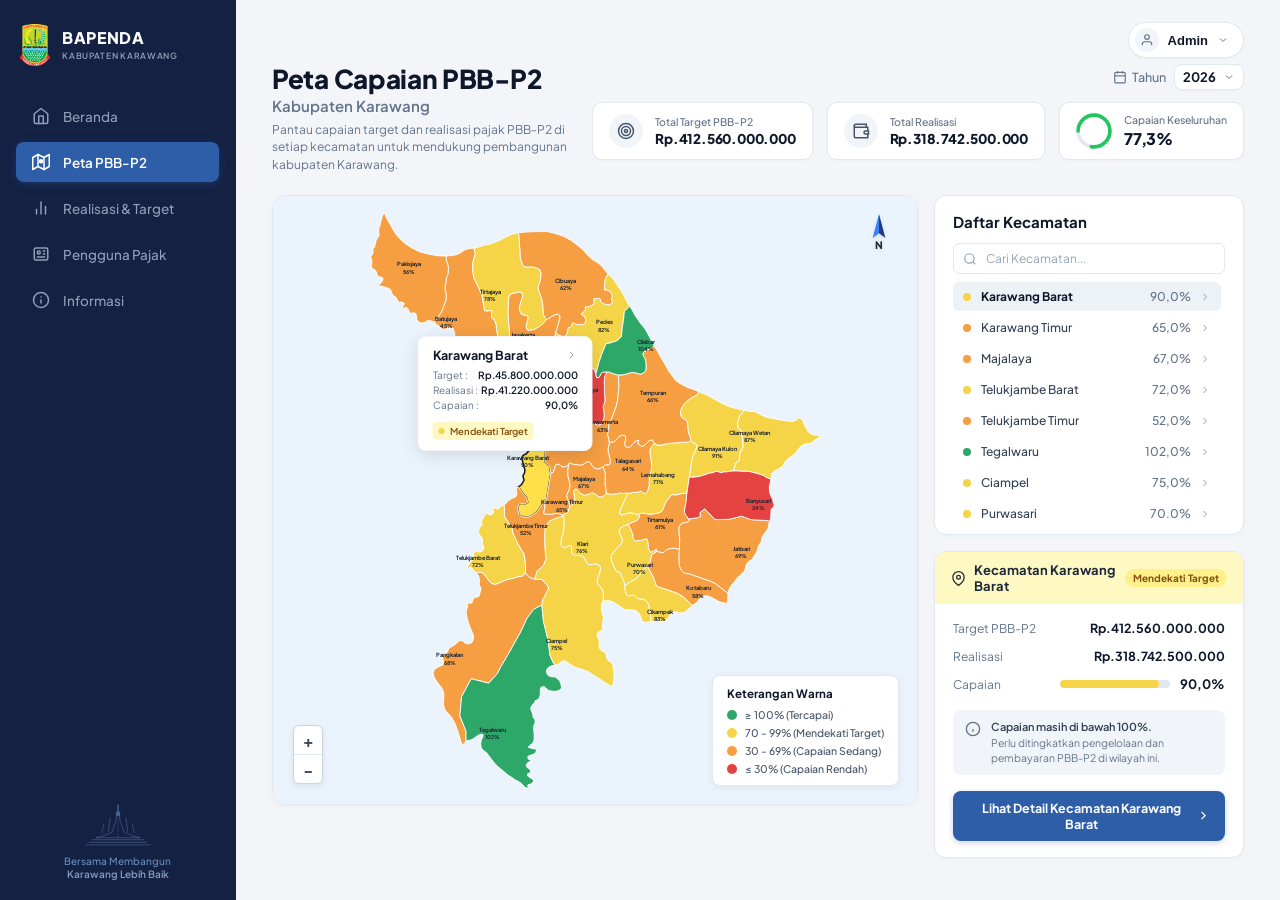
==== commit c995d902: "feat(majalaya): tambahkan halaman detail Kecamatan Majalaya dengan 7 desa dan pertahankan peta utama" ====
--- a/index.html
+++ b/index.html
@@ -868,6 +868,8 @@
   <script src="assets/pangkalan_data.js"></script>
   <script src="assets/telukjambe_barat_data.js"></script>
   <script src="assets/telukjambe_timur_data.js"></script>
+  <script src="assets/karawang_timur_data.js"></script>
+  <script src="assets/majalaya_data.js"></script>
   <script src="js/app.js"></script>
 </body>
 </html>
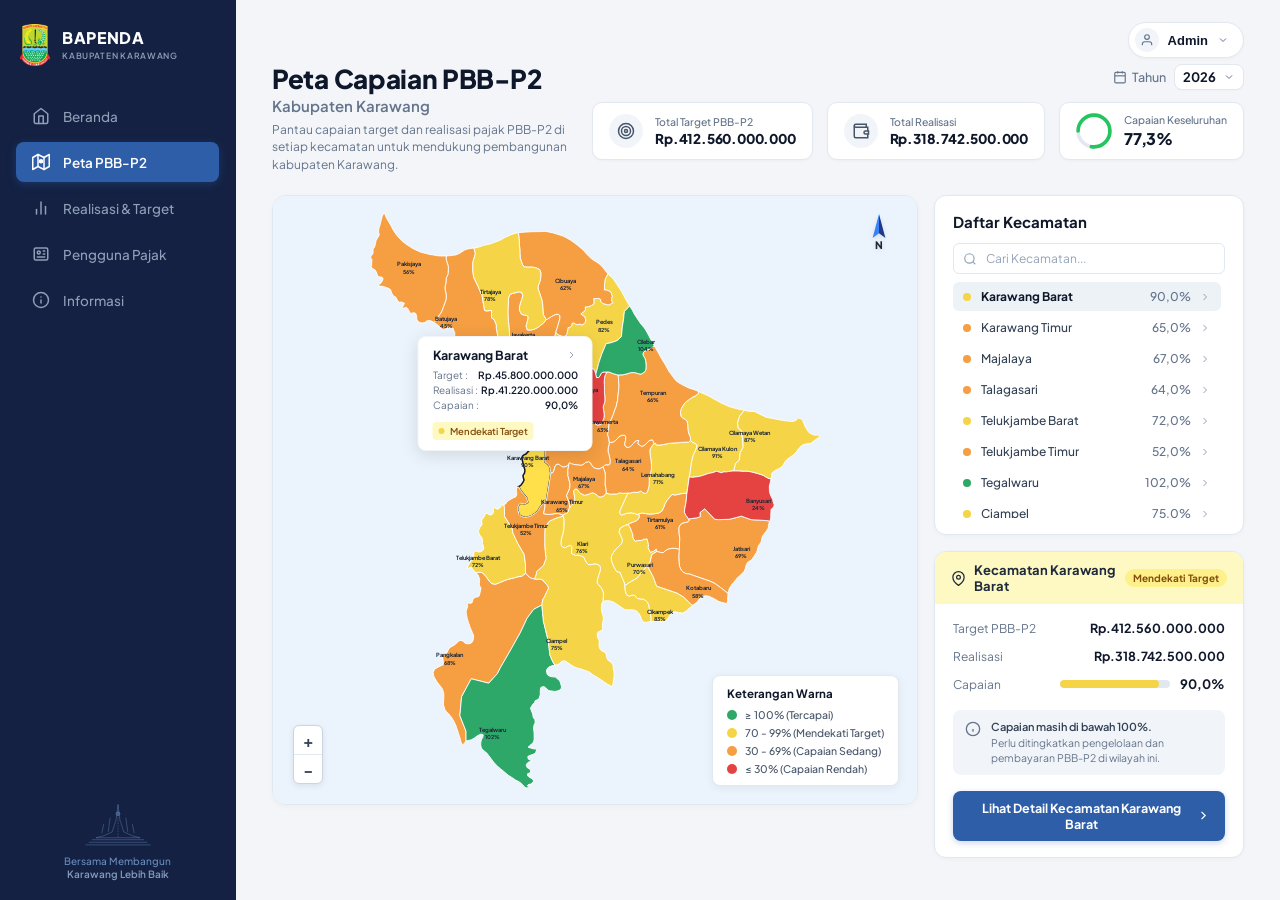
==== commit 659aa4bb: "feat(talagasari): tambahkan halaman detail Kecamatan Talagasari dengan 14 desa dan pertahankan peta " ====
--- a/index.html
+++ b/index.html
@@ -870,6 +870,7 @@
   <script src="assets/telukjambe_timur_data.js"></script>
   <script src="assets/karawang_timur_data.js"></script>
   <script src="assets/majalaya_data.js"></script>
+  <script src="assets/talagasari_data.js"></script>
   <script src="js/app.js"></script>
 </body>
 </html>
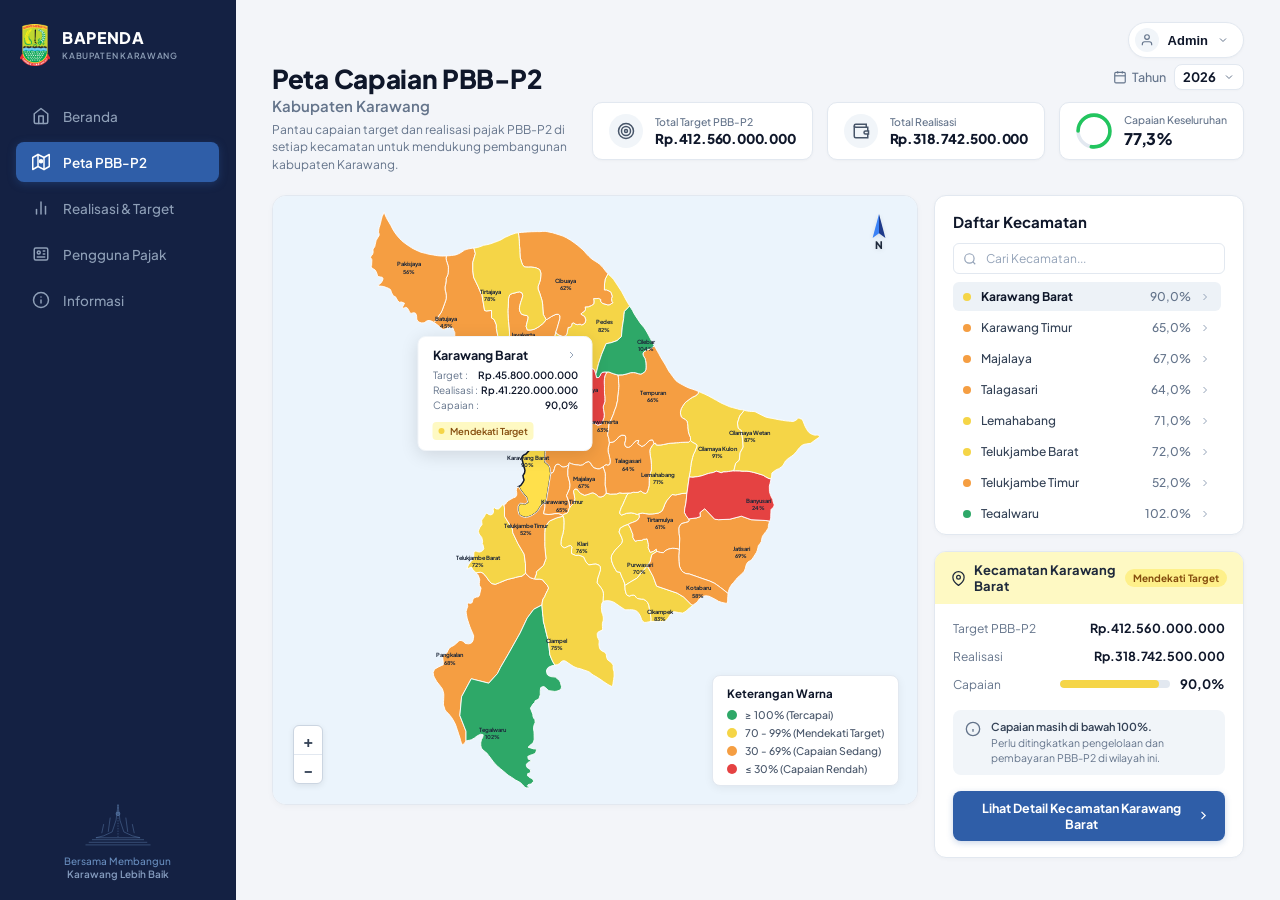
==== commit 3a31ccb8: "feat(lemahabang): tambahkan halaman detail Kecamatan Lemahabang dengan 11 desa dan pertahankan peta " ====
--- a/index.html
+++ b/index.html
@@ -871,6 +871,7 @@
   <script src="assets/karawang_timur_data.js"></script>
   <script src="assets/majalaya_data.js"></script>
   <script src="assets/talagasari_data.js"></script>
+  <script src="assets/lemahabang_data.js"></script>
   <script src="js/app.js"></script>
 </body>
 </html>
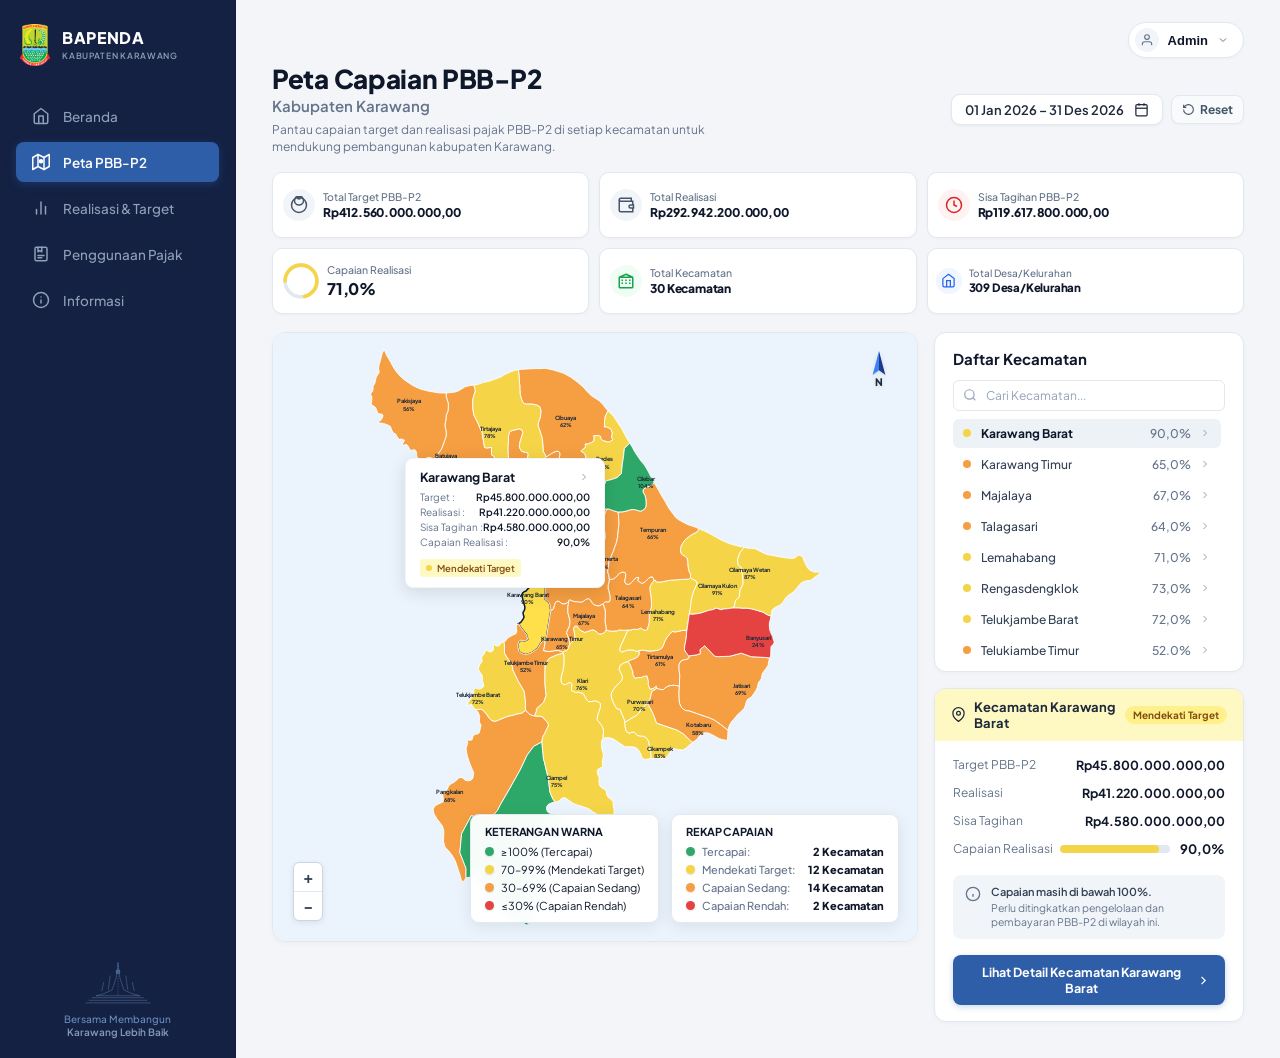
==== commit 953549c7: "update pokonya" ====
--- a/index.html
+++ b/index.html
@@ -7,7 +7,7 @@
   <link rel="preconnect" href="https://fonts.googleapis.com">
   <link rel="preconnect" href="https://fonts.gstatic.com" crossorigin>
   <link href="https://fonts.googleapis.com/css2?family=Plus+Jakarta+Sans:wght@400;500;600;700;800&display=swap" rel="stylesheet">
-  <link rel="stylesheet" href="css/style.css">
+  <link rel="stylesheet" href="css/style.css?v=20261020_info_fix">
 </head>
 <body>
   <div class="app-layout">
@@ -49,15 +49,14 @@
           <span>Realisasi & Target</span>
         </a>
 
-        <a href="#pengguna" class="menu-item" id="menu-pengguna">
+        <a href="#penggunaan" class="menu-item" id="menu-penggunaan" data-id="menu-pengguna" data-view="penggunaan">
           <svg class="menu-icon" viewBox="0 0 24 24" fill="none" stroke="currentColor" stroke-width="2" stroke-linecap="round" stroke-linejoin="round">
-            <rect x="3" y="4" width="18" height="16" rx="2"></rect>
-            <circle cx="9" cy="10" r="2"></circle>
-            <line x1="15" y1="8" x2="17" y2="8"></line>
-            <line x1="15" y1="12" x2="17" y2="12"></line>
-            <line x1="7" y1="16" x2="17" y2="16"></line>
+            <rect x="4" y="3" width="16" height="18" rx="2"></rect>
+            <path d="M8 3v6l2.5-1.5L13 9V3"></path>
+            <line x1="8" y1="14" x2="16" y2="14"></line>
+            <line x1="8" y1="17" x2="13" y2="17"></line>
           </svg>
-          <span>Pengguna Pajak</span>
+          <span>Penggunaan Pajak</span>
         </a>
 
         <a href="#informasi" class="menu-item" id="menu-informasi">
@@ -137,73 +136,164 @@
           </div>
 
           <div class="header-right">
-            <!-- Year Selector -->
-            <div class="year-selector-wrapper">
-              <div class="year-label">
-                <svg viewBox="0 0 24 24" fill="none" stroke="currentColor" stroke-width="2" class="calendar-icon">
-                  <rect x="3" y="4" width="18" height="18" rx="2" ry="2"></rect>
-                  <line x1="16" y1="2" x2="16" y2="6"></line>
-                  <line x1="8" y1="2" x2="8" y2="6"></line>
-                  <line x1="3" y1="10" x2="21" y2="10"></line>
-                </svg>
-                <span>Tahun</span>
-              </div>
-              <div class="custom-select-box">
-                <select id="yearSelectKabupaten">
-                  <option value="2026" selected>2026</option>
-                  <option value="2025">2025</option>
-                  <option value="2024">2024</option>
-                </select>
-                <svg class="select-chevron" viewBox="0 0 24 24" fill="none" stroke="currentColor" stroke-width="2">
-                  <polyline points="6 9 12 15 18 9"></polyline>
-                </svg>
-              </div>
-            </div>
-
-            <!-- 3 Stat Cards -->
-            <div class="stats-cards-row">
-              <!-- Card 1 -->
-              <div class="stat-card">
-                <div class="stat-icon-wrapper">
-                  <svg viewBox="0 0 24 24" fill="none" stroke="currentColor" stroke-width="2">
-                    <circle cx="12" cy="12" r="10"></circle>
-                    <circle cx="12" cy="12" r="6"></circle>
-                    <circle cx="12" cy="12" r="2"></circle>
+            <!-- Period Filter (Single Date Range Picker Input + Pop-up Calendar) -->
+            <div class="period-filter-wrapper" id="periodFilterKab">
+              <!-- Hidden compatibility inputs for tests & data sync -->
+              <input type="hidden" id="filterTahunKab" value="2026">
+              <input type="hidden" id="filterBulanKab" value="all">
+              <input type="hidden" id="filterStartDateKab" value="">
+              <input type="hidden" id="filterEndDateKab" value="">
+              <select id="yearSelectKabupaten" style="display: none;">
+                <option value="2026" selected>2026</option>
+                <option value="2025">2025</option>
+                <option value="2024">2024</option>
+              </select>
+
+              <!-- Single Date Range Picker Input Group -->
+              <div class="date-range-filter-group" id="dateRangeFilterGroupKab">
+                <button type="button" class="date-range-trigger-btn" id="dateRangeTriggerKab" aria-haspopup="dialog" aria-expanded="false" title="Klik untuk memilih rentang tanggal">
+                  <span class="date-range-display-text" id="dateRangeTextKab">01 Jan 2026 – 31 Des 2026</span>
+                  <svg width="15" height="15" viewBox="0 0 24 24" fill="none" stroke="currentColor" stroke-width="2" class="calendar-trigger-icon">
+                    <rect x="3" y="4" width="18" height="18" rx="2" ry="2"></rect>
+                    <line x1="16" y1="2" x2="16" y2="6"></line>
+                    <line x1="8" y1="2" x2="8" y2="6"></line>
+                    <line x1="3" y1="10" x2="21" y2="10"></line>
                   </svg>
-                </div>
-                <div class="stat-content">
-                  <span class="stat-label">Total Target PBB-P2</span>
-                  <strong class="stat-value" id="totalTargetVal">Rp.412.560.000.000</strong>
-                </div>
-              </div>
-
-              <!-- Card 2 -->
-              <div class="stat-card">
-                <div class="stat-icon-wrapper">
-                  <svg viewBox="0 0 24 24" fill="none" stroke="currentColor" stroke-width="2">
-                    <path d="M21 12V7H5a2 2 0 0 1 0-4h14v4"></path>
-                    <path d="M3 5v14a2 2 0 0 0 2 2h16v-5"></path>
-                    <path d="M18 12a2 2 0 0 0 0 4h4v-4z"></path>
+                </button>
+
+                <!-- Small Compact Reset Button -->
+                <button type="button" class="btn-filter-reset-sm" id="btnResetFilterKab" title="Kembalikan ke periode default (Tahun 2026)">
+                  <svg width="12" height="12" viewBox="0 0 24 24" fill="none" stroke="currentColor" stroke-width="2">
+                    <path d="M3 12a9 9 0 1 0 9-9 9.75 9.75 0 0 0-6.74 2.74L3 8"></path>
+                    <path d="M3 3v5h5"></path>
                   </svg>
-                </div>
-                <div class="stat-content">
-                  <span class="stat-label">Total Realisasi</span>
-                  <strong class="stat-value" id="totalRealisasiVal">Rp.318.742.500.000</strong>
-                </div>
-              </div>
-
-              <!-- Card 3 -->
-              <div class="stat-card">
-                <div class="donut-chart-wrapper">
-                  <svg viewBox="0 0 36 36" class="donut-chart">
-                    <path class="donut-ring" d="M18 2.0845 a 15.9155 15.9155 0 0 1 0 31.831 a 15.9155 15.9155 0 0 1 0 -31.831" fill="none" stroke="#e2e8f0" stroke-width="3.6"/>
-                    <path class="donut-segment" id="donutProgressKab" d="M18 2.0845 a 15.9155 15.9155 0 0 1 0 31.831 a 15.9155 15.9155 0 0 1 0 -31.831" fill="none" stroke="#22c55e" stroke-width="3.6" stroke-dasharray="77.3, 100" stroke-linecap="round"/>
-                  </svg>
-                </div>
-                <div class="stat-content">
-                  <span class="stat-label">Capaian Keseluruhan</span>
-                  <strong class="stat-value stat-value-highlight" id="totalCapaianVal">77,3%</strong>
-                </div>
+                  <span>Reset</span>
+                </button>
+              </div>
+
+              <!-- Two-Month Pop-up Calendar Modal -->
+              <div class="date-range-popup" id="dateRangePopupKab" role="dialog" aria-modal="true" style="display: none;">
+                <div class="calendar-popup-header">
+                  <button type="button" class="cal-nav-btn" id="calPrevBtnKab" title="Bulan Sebelumnya">
+                    <svg width="14" height="14" viewBox="0 0 24 24" fill="none" stroke="currentColor" stroke-width="2">
+                      <polyline points="15 18 9 12 15 6"></polyline>
+                    </svg>
+                  </button>
+                  <div class="calendar-quick-selectors">
+                    <select class="cal-jump-select" id="calMonthJumpKab" title="Pilih Bulan"></select>
+                    <select class="cal-jump-select" id="calYearJumpKab" title="Pilih Tahun"></select>
+                  </div>
+                  <button type="button" class="cal-nav-btn" id="calNextBtnKab" title="Bulan Berikutnya">
+                    <svg width="14" height="14" viewBox="0 0 24 24" fill="none" stroke="currentColor" stroke-width="2">
+                      <polyline points="9 18 15 12 9 6"></polyline>
+                    </svg>
+                  </button>
+                </div>
+
+                <!-- Two Months Side-by-Side Container -->
+                <div class="calendar-months-container" id="calendarMonthsKab"></div>
+
+                <!-- Pop-up Footer: Selection Info & Action Buttons -->
+                <div class="calendar-popup-footer">
+                  <div class="calendar-footer-preview">
+                    <span class="preview-label">Rentang:</span>
+                    <strong class="preview-val" id="calPreviewRangeKab">01 Jan 2026 – 31 Des 2026</strong>
+                  </div>
+                  <div class="calendar-footer-actions">
+                    <button type="button" class="btn-cal-action btn-cal-cancel" id="calCancelBtnKab">Batal</button>
+                    <button type="button" class="btn-cal-action btn-cal-apply" id="calApplyBtnKab">Terapkan</button>
+                  </div>
+                </div>
+              </div>
+            </div>
+          </div>
+        </section>
+
+        <!-- HORIZONTAL SUMMARY CARDS ROW (FINANCIAL & ADMINISTRATIVE STATS) -->
+        <section class="dashboard-summary-section">
+          <div class="stats-cards-row">
+            <!-- Card 1: Total Target PBB-P2 -->
+            <div class="stat-card">
+              <div class="stat-icon-wrapper">
+                <svg width="18" height="18" viewBox="0 0 24 24" fill="none" stroke="currentColor" stroke-width="2">
+                  <circle cx="12" cy="12" r="10"></circle>
+                  <circle cx="12" cy="6" r="6"></circle>
+                  <circle cx="12" cy="2" r="2"></circle>
+                </svg>
+              </div>
+              <div class="stat-content">
+                <span class="stat-label">Total Target PBB-P2</span>
+                <strong class="stat-value" id="totalTargetVal">Rp412.560.000.000,00</strong>
+              </div>
+            </div>
+
+            <!-- Card 2: Total Realisasi -->
+            <div class="stat-card">
+              <div class="stat-icon-wrapper">
+                <svg width="18" height="18" viewBox="0 0 24 24" fill="none" stroke="currentColor" stroke-width="2">
+                  <path d="M21 12V7H5a2 2 0 0 1 0-4h14v4"></path>
+                  <path d="M3 5v14a2 2 0 0 0 2 2h16v-5"></path>
+                  <path d="M18 12a2 2 0 0 0 0 4h4v-4z"></path>
+                </svg>
+              </div>
+              <div class="stat-content">
+                <span class="stat-label">Total Realisasi</span>
+                <strong class="stat-value" id="totalRealisasiVal">Rp292.942.200.000,00</strong>
+              </div>
+            </div>
+
+            <!-- Card 3: Sisa Tagihan PBB-P2 -->
+            <div class="stat-card">
+              <div class="stat-icon-wrapper icon-bg-red">
+                <svg width="18" height="18" viewBox="0 0 24 24" fill="none" stroke="currentColor" stroke-width="2">
+                  <circle cx="12" cy="12" r="10"></circle>
+                  <polyline points="12 6 12 12 16 14"></polyline>
+                </svg>
+              </div>
+              <div class="stat-content">
+                <span class="stat-label">Sisa Tagihan PBB-P2</span>
+                <strong class="stat-value" id="totalSisaTagihanVal">Rp119.617.800.000,00</strong>
+              </div>
+            </div>
+
+            <!-- Card 4: Capaian Realisasi -->
+            <div class="stat-card">
+              <div class="donut-chart-wrapper">
+                <svg width="36" height="36" viewBox="0 0 36 36" class="donut-chart">
+                  <path class="donut-ring" d="M18 2.0845 a 15.9155 15.9155 0 0 1 0 31.831 a 15.9155 15.9155 0 0 1 0 -31.831" fill="none" stroke="#e2e8f0" stroke-width="3.6"/>
+                  <path class="donut-segment" id="donutProgressKab" d="M18 2.0845 a 15.9155 15.9155 0 0 1 0 31.831 a 15.9155 15.9155 0 0 1 0 -31.831" fill="none" stroke="#f5d547" stroke-width="3.6" stroke-dasharray="71.0, 100" stroke-linecap="round"/>
+                </svg>
+              </div>
+              <div class="stat-content">
+                <span class="stat-label">Capaian Realisasi</span>
+                <strong class="stat-value stat-value-highlight" id="totalCapaianVal">71,0%</strong>
+              </div>
+            </div>
+
+            <!-- Card 5: Total Kecamatan (Administratif) -->
+            <div class="stat-card admin-stat-card" title="Jumlah Kecamatan Terdaftar di Kabupaten Karawang">
+              <div class="stat-icon-wrapper icon-bg-admin-kec">
+                <svg width="18" height="18" viewBox="0 0 24 24" fill="none" stroke="currentColor" stroke-width="2">
+                  <path d="M3 21h18M3 7v14M21 7v14M6 11h2M6 15h2M11 11h2M11 15h2M16 11h2M16 15h2M12 3l9 4H3l9-4z"></path>
+                </svg>
+              </div>
+              <div class="stat-content">
+                <span class="stat-label">Total Kecamatan</span>
+                <strong class="stat-value" id="totalKecamatanVal">30 Kecamatan</strong>
+              </div>
+            </div>
+
+            <!-- Card 6: Total Desa/Kelurahan (Administratif) -->
+            <div class="stat-card admin-stat-card stat-card-desa" title="Jumlah Desa dan Kelurahan Valid di Kabupaten Karawang">
+              <div class="stat-icon-wrapper icon-bg-admin-desa">
+                <svg width="18" height="18" viewBox="0 0 24 24" fill="none" stroke="currentColor" stroke-width="2">
+                  <path d="M3 9l9-7 9 7v11a2 2 0 0 1-2 2H5a2 2 0 0 1-2-2z"></path>
+                  <polyline points="9 22 9 12 15 12 15 22"></polyline>
+                </svg>
+              </div>
+              <div class="stat-content">
+                <span class="stat-label">Total Desa/Kelurahan</span>
+                <strong class="stat-value" id="totalDesaVal">309 Desa/Kelurahan</strong>
               </div>
             </div>
           </div>
@@ -240,14 +330,18 @@
                 <div class="popup-body">
                   <div class="popup-row">
                     <span class="p-label">Target :</span>
-                    <span class="p-val" id="popupTarget">Rp. 45.800.000.000</span>
+                    <span class="p-val" id="popupTarget">Rp45.800.000.000,00</span>
                   </div>
                   <div class="popup-row">
                     <span class="p-label">Realisasi :</span>
-                    <span class="p-val" id="popupRealisasi">Rp. 41.230.000.000</span>
+                    <span class="p-val" id="popupRealisasi">Rp41.230.000.000,00</span>
                   </div>
                   <div class="popup-row">
-                    <span class="p-label">Capaian :</span>
+                    <span class="p-label">Sisa Tagihan :</span>
+                    <span class="p-val" id="popupSisa">Rp4.570.000.000,00</span>
+                  </div>
+                  <div class="popup-row">
+                    <span class="p-label">Capaian Realisasi :</span>
                     <span class="p-val" id="popupCapaian">90,0%</span>
                   </div>
                 </div>
@@ -265,25 +359,55 @@
               <button class="zoom-btn" id="zoomOutBtn" title="Perkecil Peta">−</button>
             </div>
 
-            <!-- Legend Box (Bottom Right) -->
-            <div class="map-legend-card">
-              <h4 class="legend-title">Keterangan Warna</h4>
-              <div class="legend-list">
-                <div class="legend-item">
-                  <span class="legend-color-box bg-green"></span>
-                  <span class="legend-text">≥ 100% (Tercapai)</span>
-                </div>
-                <div class="legend-item">
-                  <span class="legend-color-box bg-yellow"></span>
-                  <span class="legend-text">70 - 99% (Mendekati Target)</span>
-                </div>
-                <div class="legend-item">
-                  <span class="legend-color-box bg-orange"></span>
-                  <span class="legend-text">30 - 69% (Capaian Sedang)</span>
-                </div>
-                <div class="legend-item">
-                  <span class="legend-color-box bg-red"></span>
-                  <span class="legend-text">≤ 30% (Capaian Rendah)</span>
+            <!-- Floating Legends & Recap (Bottom Right of Map: TWO SEPARATE CARDS) -->
+            <div class="map-floating-legends">
+              <!-- Card 1: Keterangan Warna (Legenda 4 Kategori Saja) -->
+              <div class="map-legend-card" id="mapLegendCard">
+                <h4 class="legend-card-title">Keterangan Warna</h4>
+                <div class="legend-list">
+                  <div class="legend-item">
+                    <span class="legend-dot bg-green"></span>
+                    <span class="legend-text">≥100% (Tercapai)</span>
+                  </div>
+                  <div class="legend-item">
+                    <span class="legend-dot bg-yellow"></span>
+                    <span class="legend-text">70–99% (Mendekati Target)</span>
+                  </div>
+                  <div class="legend-item">
+                    <span class="legend-dot bg-orange"></span>
+                    <span class="legend-text">30–69% (Capaian Sedang)</span>
+                  </div>
+                  <div class="legend-item">
+                    <span class="legend-dot bg-red"></span>
+                    <span class="legend-text">≤30% (Capaian Rendah)</span>
+                  </div>
+                </div>
+              </div>
+
+              <!-- Card 2: Rekap Capaian Kecamatan (Terpisah) -->
+              <div class="map-rekap-card" id="mapRekapCard">
+                <h4 class="legend-card-title">Rekap Capaian</h4>
+                <div class="rekap-list">
+                  <div class="rekap-item">
+                    <span class="legend-dot bg-green"></span>
+                    <span class="rekap-label">Tercapai:</span>
+                    <strong class="rekap-val" id="rekapCountGreen">2 Kecamatan</strong>
+                  </div>
+                  <div class="rekap-item">
+                    <span class="legend-dot bg-yellow"></span>
+                    <span class="rekap-label">Mendekati Target:</span>
+                    <strong class="rekap-val" id="rekapCountYellow">12 Kecamatan</strong>
+                  </div>
+                  <div class="rekap-item">
+                    <span class="legend-dot bg-orange"></span>
+                    <span class="rekap-label">Capaian Sedang:</span>
+                    <strong class="rekap-val" id="rekapCountOrange">14 Kecamatan</strong>
+                  </div>
+                  <div class="rekap-item">
+                    <span class="legend-dot bg-red"></span>
+                    <span class="rekap-label">Capaian Rendah:</span>
+                    <strong class="rekap-val" id="rekapCountRed">2 Kecamatan</strong>
+                  </div>
                 </div>
               </div>
             </div>
@@ -326,16 +450,21 @@
               <div class="detail-content">
                 <div class="detail-row">
                   <span class="d-label">Target PBB-P2</span>
-                  <strong class="d-val" id="detailTarget">Rp.412.560.000.000</strong>
+                  <strong class="d-val" id="detailTarget">Rp45.800.000.000,00</strong>
                 </div>
 
                 <div class="detail-row">
                   <span class="d-label">Realisasi</span>
-                  <strong class="d-val" id="detailRealisasi">Rp.318.742.500.000</strong>
+                  <strong class="d-val" id="detailRealisasi">Rp41.230.000.000,00</strong>
+                </div>
+
+                <div class="detail-row">
+                  <span class="d-label">Sisa Tagihan</span>
+                  <strong class="d-val" id="detailSisa">Rp4.570.000.000,00</strong>
                 </div>
 
                 <div class="detail-row align-center">
-                  <span class="d-label">Capaian</span>
+                  <span class="d-label">Capaian Realisasi</span>
                   <div class="progress-container">
                     <div class="progress-bar-track">
                       <div class="progress-bar-fill fill-yellow" id="detailProgressFill" style="width: 90%;"></div>
@@ -414,25 +543,74 @@
             <p class="kecamatan-view-desc" id="kecViewDesc">Detail data per desa/kelurahan pada Kecamatan Cilebar.</p>
           </div>
 
-          <div class="year-selector-wrapper">
-            <div class="year-label">
-              <svg viewBox="0 0 24 24" fill="none" stroke="currentColor" stroke-width="2" class="calendar-icon">
-                <rect x="3" y="4" width="18" height="18" rx="2" ry="2"></rect>
-                <line x1="16" y1="2" x2="16" y2="6"></line>
-                <line x1="8" y1="2" x2="8" y2="6"></line>
-                <line x1="3" y1="10" x2="21" y2="10"></line>
-              </svg>
-              <span>Tahun</span>
-            </div>
-            <div class="custom-select-box">
-              <select id="yearSelectKecamatan">
-                <option value="2026" selected>2026</option>
-                <option value="2025">2025</option>
-                <option value="2024">2024</option>
-              </select>
-              <svg class="select-chevron" viewBox="0 0 24 24" fill="none" stroke="currentColor" stroke-width="2">
-                <polyline points="6 9 12 15 18 9"></polyline>
-              </svg>
+          <!-- Kecamatan Period Filter (Single Date Range Picker Input + Pop-up Calendar) -->
+          <div class="period-filter-wrapper" id="periodFilterKec">
+            <!-- Hidden compatibility inputs for tests & data sync -->
+            <input type="hidden" id="filterTahunKec" value="2026">
+            <input type="hidden" id="filterBulanKec" value="all">
+            <input type="hidden" id="filterStartDateKec" value="">
+            <input type="hidden" id="filterEndDateKec" value="">
+            <select id="yearSelectKecamatan" style="display: none;">
+              <option value="2026" selected>2026</option>
+              <option value="2025">2025</option>
+              <option value="2024">2024</option>
+            </select>
+
+            <!-- Single Date Range Picker Input Group -->
+            <div class="date-range-filter-group" id="dateRangeFilterGroupKec">
+              <button type="button" class="date-range-trigger-btn" id="dateRangeTriggerKec" aria-haspopup="dialog" aria-expanded="false" title="Klik untuk memilih rentang tanggal">
+                <span class="date-range-display-text" id="dateRangeTextKec">01 Jan 2026 – 31 Des 2026</span>
+                <svg width="15" height="15" viewBox="0 0 24 24" fill="none" stroke="currentColor" stroke-width="2" class="calendar-trigger-icon">
+                  <rect x="3" y="4" width="18" height="18" rx="2" ry="2"></rect>
+                  <line x1="16" y1="2" x2="16" y2="6"></line>
+                  <line x1="8" y1="2" x2="8" y2="6"></line>
+                  <line x1="3" y1="10" x2="21" y2="10"></line>
+                </svg>
+              </button>
+
+              <!-- Small Compact Reset Button -->
+              <button type="button" class="btn-filter-reset-sm" id="btnResetFilterKec" title="Kembalikan ke periode default (Tahun 2026)">
+                <svg width="12" height="12" viewBox="0 0 24 24" fill="none" stroke="currentColor" stroke-width="2">
+                  <path d="M3 12a9 9 0 1 0 9-9 9.75 9.75 0 0 0-6.74 2.74L3 8"></path>
+                  <path d="M3 3v5h5"></path>
+                </svg>
+                <span>Reset</span>
+              </button>
+            </div>
+
+            <!-- Two-Month Pop-up Calendar Modal -->
+            <div class="date-range-popup" id="dateRangePopupKec" role="dialog" aria-modal="true" style="display: none;">
+              <div class="calendar-popup-header">
+                <button type="button" class="cal-nav-btn" id="calPrevBtnKec" title="Bulan Sebelumnya">
+                  <svg width="14" height="14" viewBox="0 0 24 24" fill="none" stroke="currentColor" stroke-width="2">
+                    <polyline points="15 18 9 12 15 6"></polyline>
+                  </svg>
+                </button>
+                <div class="calendar-quick-selectors">
+                  <select class="cal-jump-select" id="calMonthJumpKec" title="Pilih Bulan"></select>
+                  <select class="cal-jump-select" id="calYearJumpKec" title="Pilih Tahun"></select>
+                </div>
+                <button type="button" class="cal-nav-btn" id="calNextBtnKec" title="Bulan Berikutnya">
+                  <svg width="14" height="14" viewBox="0 0 24 24" fill="none" stroke="currentColor" stroke-width="2">
+                    <polyline points="9 18 15 12 9 6"></polyline>
+                  </svg>
+                </button>
+              </div>
+
+              <!-- Two Months Side-by-Side Container -->
+              <div class="calendar-months-container" id="calendarMonthsKec"></div>
+
+              <!-- Pop-up Footer: Selection Info & Action Buttons -->
+              <div class="calendar-popup-footer">
+                <div class="calendar-footer-preview">
+                  <span class="preview-label">Rentang:</span>
+                  <strong class="preview-val" id="calPreviewRangeKec">01 Jan 2026 – 31 Des 2026</strong>
+                </div>
+                <div class="calendar-footer-actions">
+                  <button type="button" class="btn-cal-action btn-cal-cancel" id="calCancelBtnKec">Batal</button>
+                  <button type="button" class="btn-cal-action btn-cal-apply" id="calApplyBtnKec">Terapkan</button>
+                </div>
+              </div>
             </div>
           </div>
         </section>
@@ -449,8 +627,8 @@
               </svg>
             </div>
             <div class="kec-card-text">
-              <span class="kec-card-label">Total Target PBB–P2</span>
-              <strong class="kec-card-val" id="kecSumTarget">Rp. 5.100.000.000</strong>
+              <span class="kec-card-label">Total Target PBB-P2</span>
+              <strong class="kec-card-val" id="kecSumTarget">Rp5.100.000.000,00</strong>
             </div>
           </div>
 
@@ -465,7 +643,7 @@
             </div>
             <div class="kec-card-text">
               <span class="kec-card-label">Total Realisasi</span>
-              <strong class="kec-card-val" id="kecSumRealisasi">Rp. 5.304.000.000</strong>
+              <strong class="kec-card-val" id="kecSumRealisasi">Rp5.304.000.000,00</strong>
             </div>
           </div>
 
@@ -479,11 +657,11 @@
             </div>
             <div class="kec-card-text">
               <span class="kec-card-label">Sisa Tagihan</span>
-              <strong class="kec-card-val" id="kecSumSisa">Rp. 0</strong>
-            </div>
-          </div>
-
-          <!-- Card 4: Capaian Keseluruhan Donut -->
+              <strong class="kec-card-val" id="kecSumSisa">Rp0,00</strong>
+            </div>
+          </div>
+
+          <!-- Card 4: Capaian Realisasi Donut -->
           <div class="kec-summary-card">
             <div class="donut-chart-wrapper-sm">
               <svg viewBox="0 0 36 36" class="donut-chart">
@@ -493,7 +671,7 @@
               <span class="donut-center-pct" id="donutKecCenterPct">104,0%</span>
             </div>
             <div class="kec-card-text">
-              <span class="kec-card-label">Capaian Keseluruhan</span>
+              <span class="kec-card-label">Capaian Realisasi</span>
               <strong class="kec-card-val" id="kecSumCapaian">104,0%</strong>
             </div>
           </div>
@@ -610,14 +788,18 @@
                 <div class="popup-body">
                   <div class="popup-row">
                     <span class="p-label">Target :</span>
-                    <span class="p-val" id="desaPopupTarget">Rp. 550.000.000</span>
+                    <span class="p-val" id="desaPopupTarget">Rp550.000.000,00</span>
                   </div>
                   <div class="popup-row">
                     <span class="p-label">Realisasi :</span>
-                    <span class="p-val" id="desaPopupRealisasi">Rp. 528.000.000</span>
+                    <span class="p-val" id="desaPopupRealisasi">Rp528.000.000,00</span>
                   </div>
                   <div class="popup-row">
-                    <span class="p-label">Capaian :</span>
+                    <span class="p-label">Sisa Tagihan :</span>
+                    <span class="p-val" id="desaPopupSisa">Rp22.000.000,00</span>
+                  </div>
+                  <div class="popup-row">
+                    <span class="p-label">Capaian Realisasi :</span>
                     <span class="p-val" id="desaPopupCapaian">96,0%</span>
                   </div>
                 </div>
@@ -717,8 +899,8 @@
                 </svg>
               </div>
               <div class="mini-text">
-                <span class="m-label">Target PBB–P2</span>
-                <strong class="m-val" id="desaDetailTarget">Rp. 5.100.000.000</strong>
+                <span class="m-label">Target PBB-P2</span>
+                <strong class="m-val" id="desaDetailTarget">Rp5.100.000.000,00</strong>
               </div>
             </div>
 
@@ -732,8 +914,8 @@
                 </svg>
               </div>
               <div class="mini-text">
-                <span class="m-label">Realisasi</span>
-                <strong class="m-val" id="desaDetailRealisasi">Rp. 5.304.000.000</strong>
+                <span class="m-label">Total Realisasi</span>
+                <strong class="m-val" id="desaDetailRealisasi">Rp5.304.000.000,00</strong>
               </div>
             </div>
 
@@ -747,11 +929,11 @@
               </div>
               <div class="mini-text">
                 <span class="m-label">Sisa Tagihan</span>
-                <strong class="m-val" id="desaDetailSisa">Rp. 0</strong>
-              </div>
-            </div>
-
-            <!-- Capaian Keseluruhan Donut -->
+                <strong class="m-val" id="desaDetailSisa">Rp0,00</strong>
+              </div>
+            </div>
+
+            <!-- Capaian Realisasi Donut -->
             <div class="mini-stat-card mini-donut-card">
               <div class="donut-chart-wrapper-sm">
                 <svg viewBox="0 0 36 36" class="donut-chart">
@@ -762,7 +944,7 @@
               </div>
               <div class="mini-text">
                 <span class="m-label">Capaian</span>
-                <span class="m-sub-label">Keseluruhan</span>
+                <span class="m-sub-label">Realisasi</span>
               </div>
             </div>
 
@@ -836,7 +1018,7 @@
             <div class="breakdown-card progress-breakdown-card">
               <div class="progress-breakdown-content">
                 <div class="progress-header-row">
-                  <span class="b-label">Persentase Capaian</span>
+                  <span class="b-label">Persentase Capaian Realisasi</span>
                   <strong class="b-val-pct" id="valBreakdownPct">104,0%</strong>
                 </div>
                 <div class="progress-bar-track-lg">
@@ -846,6 +1028,506 @@
             </div>
           </div>
         </section>
+      </div>
+
+      <!-- ============================================================== -->
+      <!-- VIEW 3: PENGGUNAAN PAJAK (REALISASI PENGGUNAAN DANA PBB-P2)    -->
+      <!-- ============================================================== -->
+      <div id="viewPenggunaan" class="dashboard-view" style="display: none;">
+        <!-- TOP ADMIN BAR -->
+        <div class="top-bar">
+          <div class="admin-dropdown-container">
+            <button class="admin-btn">
+              <div class="admin-avatar">
+                <svg viewBox="0 0 24 24" fill="none" stroke="currentColor" stroke-width="2">
+                  <path d="M20 21v-2a4 4 0 0 0-4-4H8a4 4 0 0 0-4 4v2"></path>
+                  <circle cx="12" cy="7" r="4"></circle>
+                </svg>
+              </div>
+              <span class="admin-name">Admin</span>
+              <svg class="admin-chevron" viewBox="0 0 24 24" fill="none" stroke="currentColor" stroke-width="2">
+                <polyline points="6 9 12 15 18 9"></polyline>
+              </svg>
+            </button>
+            
+            <div class="admin-dropdown-menu">
+              <div class="admin-dropdown-header">
+                <strong>Administrator BAPENDA</strong>
+                <span>admin@karawangkab.go.id</span>
+              </div>
+              <hr class="dropdown-divider">
+              <a href="#" class="dropdown-item">Profil Admin</a>
+              <a href="#" class="dropdown-item">Pengaturan Sistem</a>
+              <a href="#" class="dropdown-item">Log Aktivitas</a>
+              <hr class="dropdown-divider">
+              <a href="#" class="dropdown-item text-danger">Keluar</a>
+            </div>
+          </div>
+        </div>
+
+        <div class="pj-view-container">
+          <!-- PAGE HEADER WITH DATE FILTER -->
+          <section class="page-header pj-page-header">
+            <div class="header-left">
+              <h1 class="page-title pj-title">Penggunaan Pajak</h1>
+              <p class="page-subtitle pj-subtitle">Realisasi penggunaan dana dari penerimaan PBB-P2</p>
+            </div>
+
+            <div class="header-right">
+              <div class="period-filter-wrapper" id="periodFilterPenggunaan">
+                <input type="hidden" id="filterTahunPenggunaan" value="2026">
+                <input type="hidden" id="filterBulanPenggunaan" value="all">
+                <input type="hidden" id="filterStartDatePenggunaan" value="2026-01-01">
+                <input type="hidden" id="filterEndDatePenggunaan" value="2026-12-31">
+
+                <div class="date-range-filter-group" id="dateRangeFilterGroupPenggunaan">
+                  <button type="button" class="date-range-trigger-btn pj-date-btn" id="dateRangeTriggerPenggunaan" aria-haspopup="dialog" aria-expanded="false" title="Klik untuk memilih rentang tanggal">
+                    <span class="date-range-display-text" id="dateRangeTextPenggunaan">1 Jan 26 - 31 Des 2026</span>
+                    <svg width="15" height="15" viewBox="0 0 24 24" fill="none" stroke="currentColor" stroke-width="2" class="calendar-trigger-icon">
+                      <rect x="3" y="4" width="18" height="18" rx="2" ry="2"></rect>
+                      <line x1="16" y1="2" x2="16" y2="6"></line>
+                      <line x1="8" y1="2" x2="8" y2="6"></line>
+                      <line x1="3" y1="10" x2="21" y2="10"></line>
+                    </svg>
+                  </button>
+
+                  <button type="button" class="btn-filter-reset-sm pj-reset-btn" id="btnResetFilterPenggunaan" title="Kembalikan ke periode default (Tahun 2026)">
+                    <svg width="12" height="12" viewBox="0 0 24 24" fill="none" stroke="currentColor" stroke-width="2">
+                      <path d="M3 12a9 9 0 1 0 9-9 9.75 9.75 0 0 0-6.74 2.74L3 8"></path>
+                      <path d="M3 3v5h5"></path>
+                    </svg>
+                    <span>Reset</span>
+                  </button>
+                </div>
+
+                <!-- Two-Month Pop-up Calendar Modal -->
+                <div class="date-range-popup" id="dateRangePopupPenggunaan" role="dialog" aria-modal="true" style="display: none;">
+                  <div class="calendar-popup-header">
+                    <button type="button" class="cal-nav-btn" id="calPrevBtnPenggunaan" title="Bulan Sebelumnya">
+                      <svg width="14" height="14" viewBox="0 0 24 24" fill="none" stroke="currentColor" stroke-width="2">
+                        <polyline points="15 18 9 12 15 6"></polyline>
+                      </svg>
+                    </button>
+                    <div class="calendar-quick-selectors">
+                      <select class="cal-jump-select" id="calMonthJumpPenggunaan" title="Pilih Bulan"></select>
+                      <select class="cal-jump-select" id="calYearJumpPenggunaan" title="Pilih Tahun"></select>
+                    </div>
+                    <button type="button" class="cal-nav-btn" id="calNextBtnPenggunaan" title="Bulan Berikutnya">
+                      <svg width="14" height="14" viewBox="0 0 24 24" fill="none" stroke="currentColor" stroke-width="2">
+                        <polyline points="9 18 15 12 9 6"></polyline>
+                      </svg>
+                    </button>
+                  </div>
+
+                  <div class="calendar-months-container" id="calendarMonthsPenggunaan"></div>
+
+                  <div class="calendar-popup-footer">
+                    <div class="calendar-footer-preview">
+                      <span class="preview-label">Rentang:</span>
+                      <strong class="preview-val" id="calPreviewRangePenggunaan">1 Jan 2026 – 31 Des 2026</strong>
+                    </div>
+                    <div class="calendar-footer-actions">
+                      <button type="button" class="btn-cal-action btn-cal-cancel" id="calCancelBtnPenggunaan">Batal</button>
+                      <button type="button" class="btn-cal-action btn-cal-apply" id="calApplyBtnPenggunaan">Terapkan</button>
+                    </div>
+                  </div>
+                </div>
+              </div>
+            </div>
+          </section>
+
+          <!-- ALERT MESSAGE IF DATA NOT AVAILABLE -->
+          <div class="pj-alert-box" id="pjAlertBox" style="display: none;">
+            <svg width="18" height="18" viewBox="0 0 24 24" fill="none" stroke="currentColor" stroke-width="2">
+              <circle cx="12" cy="12" r="10"></circle>
+              <line x1="12" y1="8" x2="12" y2="12"></line>
+              <line x1="12" y1="16" x2="12.01" y2="16"></line>
+            </svg>
+            <span id="pjAlertMessage">Data belum tersedia untuk rentang waktu yang dipilih.</span>
+          </div>
+
+          <!-- TOP 3 SUMMARY CARDS -->
+          <section class="pj-summary-section">
+            <div class="pj-summary-grid">
+              <!-- Card 1: Total Penerimaan -->
+              <div class="pj-card pj-stat-card">
+                <div class="pj-icon-box pj-icon-blue">
+                  <svg viewBox="0 0 24 24" fill="none" stroke="currentColor" stroke-width="2">
+                    <rect x="2" y="4" width="20" height="16" rx="2"></rect>
+                    <line x1="2" y1="10" x2="22" y2="10"></line>
+                    <circle cx="17" cy="15" r="1.5" fill="currentColor"></circle>
+                  </svg>
+                </div>
+                <div class="pj-stat-info">
+                  <span class="pj-stat-label">Total Penerimaan</span>
+                  <strong class="pj-stat-value" id="pjTotalPenerimaan">Rp292.942.200.000,00</strong>
+                </div>
+              </div>
+
+              <!-- Card 2: Total Penggunaan -->
+              <div class="pj-card pj-stat-card">
+                <div class="pj-icon-box pj-icon-green">
+                  <svg viewBox="0 0 24 24" fill="none" stroke="currentColor" stroke-width="2">
+                    <rect x="2" y="4" width="20" height="16" rx="2"></rect>
+                    <circle cx="12" cy="12" r="3"></circle>
+                    <path d="M12 7v1M12 16v1M7 12h1M16 12h1"></path>
+                  </svg>
+                </div>
+                <div class="pj-stat-info">
+                  <span class="pj-stat-label">Total Penggunaan</span>
+                  <strong class="pj-stat-value" id="pjTotalPenggunaan">Rp247.560.800.000,00</strong>
+                </div>
+              </div>
+
+              <!-- Card 3: Sisa Dana -->
+              <div class="pj-card pj-stat-card">
+                <div class="pj-icon-box pj-icon-red">
+                  <svg viewBox="0 0 24 24" fill="none" stroke="currentColor" stroke-width="2">
+                    <circle cx="12" cy="12" r="10"></circle>
+                    <polyline points="12 6 12 12 16 14"></polyline>
+                  </svg>
+                </div>
+                <div class="pj-stat-info">
+                  <span class="pj-stat-label">Sisa Dana</span>
+                  <strong class="pj-stat-value" id="pjSisaDana">Rp45.381.400.000,00</strong>
+                </div>
+              </div>
+            </div>
+          </section>
+
+          <!-- MIDDLE SECTION: DONUT + TABLE -->
+          <section class="pj-middle-section">
+            <div class="pj-middle-grid">
+              <!-- Realisasi Penggunaan Dana (Donut Chart) -->
+              <div class="pj-card pj-donut-card">
+                <div class="pj-card-header">
+                  <h3 class="pj-card-title">Realisasi Penggunaan Dana</h3>
+                </div>
+                <div class="pj-donut-body">
+                  <div class="pj-donut-chart-container">
+                    <svg class="pj-donut-svg" viewBox="0 0 160 160" id="pjDonutSvg"></svg>
+                    <div class="pj-donut-center-text">
+                      <strong class="pj-donut-pct" id="pjDonutPct">84,5%</strong>
+                      <span class="pj-donut-label">Terserap</span>
+                    </div>
+                  </div>
+                  <div class="pj-donut-legend" id="pjDonutLegend"></div>
+                </div>
+              </div>
+
+              <!-- Rincian Penggunaan (Table) -->
+              <div class="pj-card pj-table-card">
+                <div class="pj-card-header">
+                  <h3 class="pj-card-title">Rincian Penggunaan</h3>
+                </div>
+                <div class="pj-table-container">
+                  <table class="pj-table" id="pjTable">
+                    <thead>
+                      <tr>
+                        <th class="th-prog">Program/Kegiatan</th>
+                        <th class="th-real">Realisasi</th>
+                      </tr>
+                    </thead>
+                    <tbody id="pjTableBody"></tbody>
+                  </table>
+                </div>
+              </div>
+            </div>
+          </section>
+
+          <!-- BOTTOM SECTION: 12-MONTH LINE CHART + DOWNLOAD REPORT -->
+          <section class="pj-bottom-section">
+            <div class="pj-bottom-grid">
+              <!-- Line Chart Card -->
+              <div class="pj-card pj-chart-card">
+                <div class="pj-chart-header">
+                  <div class="pj-chart-title-wrap">
+                    <h3 class="pj-card-title">Grafik Penggunaan Dana</h3>
+                    <span class="pj-chart-subtitle">(12 Bulan Terakhir)</span>
+                  </div>
+                  <div class="pj-chart-legend">
+                    <div class="pj-legend-item">
+                      <span class="pj-legend-dot dot-blue"></span>
+                      <span>Penerimaan</span>
+                    </div>
+                    <div class="pj-legend-item">
+                      <span class="pj-legend-dot dot-green"></span>
+                      <span>Penggunaan</span>
+                    </div>
+                  </div>
+                </div>
+                <div class="pj-linechart-wrap" id="pjLineChartWrap">
+                  <svg class="pj-linechart-svg" viewBox="0 0 720 220" id="pjLineChartSvg" preserveAspectRatio="none"></svg>
+                  <div class="pj-chart-tooltip" id="pjChartTooltip" style="display: none;"></div>
+                </div>
+              </div>
+
+              <!-- Unduh Laporan Card -->
+              <div class="pj-card pj-download-card">
+                <div class="pj-card-header">
+                  <h3 class="pj-card-title">Unduh Laporan</h3>
+                </div>
+                <div class="pj-download-body">
+                  <div class="pj-download-info-row">
+                    <p class="pj-download-text">Lihat laporan detail pengguna dana PBB-P2 dalam format PDF</p>
+                    <div class="pj-pdf-icon-wrap">
+                      <svg class="pj-pdf-icon" viewBox="0 0 54 66" fill="none">
+                        <path d="M6 3 H36 L48 15 V60 C48 61.6569 46.6569 63 45 63 H9 C7.34315 63 6 61.6569 6 60 V3 Z" fill="#60a5fa" fill-opacity="0.25" stroke="#3b82f6" stroke-width="2.5"></path>
+                        <path d="M36 3 V15 H48" fill="#93c5fd" stroke="#3b82f6" stroke-width="2.5" stroke-linejoin="round"></path>
+                        <line x1="14" y1="28" x2="38" y2="28" stroke="#2563eb" stroke-width="3" stroke-linecap="round"></line>
+                        <line x1="14" y1="37" x2="38" y2="37" stroke="#2563eb" stroke-width="3" stroke-linecap="round"></line>
+                        <line x1="14" y1="46" x2="28" y2="46" stroke="#2563eb" stroke-width="3" stroke-linecap="round"></line>
+                      </svg>
+                    </div>
+                  </div>
+                  <button type="button" class="pj-btn-download" id="pjBtnDownload">
+                    <svg width="18" height="18" viewBox="0 0 24 24" fill="none" stroke="currentColor" stroke-width="2.2" stroke-linecap="round" stroke-linejoin="round">
+                      <path d="M21 15v4a2 2 0 0 1-2 2H5a2 2 0 0 1-2-2v-4"></path>
+                      <polyline points="7 10 12 15 17 10"></polyline>
+                      <line x1="12" y1="15" x2="12" y2="3"></line>
+                    </svg>
+                    <span>Download Laporan</span>
+                  </button>
+                </div>
+              </div>
+            </div>
+          </section>
+        </div>
+      </div>
+      <!-- ============================================================== -->
+      <!-- VIEW 4: INFORMASI (BERITA, PENGUMUMAN, REGULASI, FAQ)          -->
+      <!-- ============================================================== -->
+      <div id="viewInformasi" class="dashboard-view" style="display: none;">
+        <!-- TOP ADMIN BAR -->
+        <div class="top-bar">
+          <div class="admin-dropdown-container">
+            <button class="admin-btn">
+              <div class="admin-avatar">
+                <svg viewBox="0 0 24 24" fill="none" stroke="currentColor" stroke-width="2">
+                  <path d="M20 21v-2a4 4 0 0 0-4-4H8a4 4 0 0 0-4 4v2"></path>
+                  <circle cx="12" cy="7" r="4"></circle>
+                </svg>
+              </div>
+              <span class="admin-name">Admin</span>
+              <svg class="admin-chevron" viewBox="0 0 24 24" fill="none" stroke="currentColor" stroke-width="2">
+                <polyline points="6 9 12 15 18 9"></polyline>
+              </svg>
+            </button>
+            
+            <div class="admin-dropdown-menu">
+              <div class="admin-dropdown-header">
+                <strong>Administrator BAPENDA</strong>
+                <span>admin@karawangkab.go.id</span>
+              </div>
+              <hr class="dropdown-divider">
+              <a href="#" class="dropdown-item">Profil Admin</a>
+              <a href="#" class="dropdown-item">Pengaturan Sistem</a>
+              <a href="#" class="dropdown-item">Log Aktivitas</a>
+              <hr class="dropdown-divider">
+              <a href="#" class="dropdown-item text-danger">Keluar</a>
+            </div>
+          </div>
+        </div>
+
+        <div class="info-view-container">
+          <!-- PAGE HEADER WITH DATE FILTER -->
+          <section class="page-header info-page-header">
+            <div class="header-left">
+              <h1 class="page-title info-title">Informasi</h1>
+              <p class="page-subtitle info-subtitle">Berita, pengumuman, dan regulasi terbaru seputar PBB-P2</p>
+            </div>
+
+            <div class="header-right">
+              <div class="period-filter-wrapper" id="periodFilterInformasi">
+                <input type="hidden" id="filterTahunInformasi" value="2026">
+                <input type="hidden" id="filterBulanInformasi" value="all">
+                <input type="hidden" id="filterStartDateInformasi" value="2026-01-01">
+                <input type="hidden" id="filterEndDateInformasi" value="2026-12-31">
+
+                <div class="date-range-filter-group" id="dateRangeFilterGroupInformasi">
+                  <button type="button" class="date-range-trigger-btn info-date-btn" id="dateRangeTriggerInformasi" aria-haspopup="dialog" aria-expanded="false" title="Klik untuk memilih rentang tanggal">
+                    <span class="date-range-display-text" id="dateRangeTextInformasi">1 Jan 26 - 31 Des 2026</span>
+                    <svg width="15" height="15" viewBox="0 0 24 24" fill="none" stroke="currentColor" stroke-width="2" class="calendar-trigger-icon">
+                      <rect x="3" y="4" width="18" height="18" rx="2" ry="2"></rect>
+                      <line x1="16" y1="2" x2="16" y2="6"></line>
+                      <line x1="8" y1="2" x2="8" y2="6"></line>
+                      <line x1="3" y1="10" x2="21" y2="10"></line>
+                    </svg>
+                  </button>
+
+                  <button type="button" class="btn-filter-reset-sm info-reset-btn" id="btnResetFilterInformasi" title="Kembalikan ke periode default (Tahun 2026)">
+                    <svg width="12" height="12" viewBox="0 0 24 24" fill="none" stroke="currentColor" stroke-width="2">
+                      <path d="M3 12a9 9 0 1 0 9-9 9.75 9.75 0 0 0-6.74 2.74L3 8"></path>
+                      <path d="M3 3v5h5"></path>
+                    </svg>
+                    <span>Reset</span>
+                  </button>
+                </div>
+
+                <!-- Two-Month Pop-up Calendar Modal for Informasi -->
+                <div class="date-range-popup" id="dateRangePopupInformasi" role="dialog" aria-modal="true" style="display: none;">
+                  <div class="calendar-popup-header">
+                    <button type="button" class="cal-nav-btn" id="calPrevBtnInformasi" title="Bulan Sebelumnya">
+                      <svg width="14" height="14" viewBox="0 0 24 24" fill="none" stroke="currentColor" stroke-width="2">
+                        <polyline points="15 18 9 12 15 6"></polyline>
+                      </svg>
+                    </button>
+                    <div class="calendar-quick-selectors">
+                      <select class="cal-jump-select" id="calMonthJumpInformasi" title="Pilih Bulan"></select>
+                      <select class="cal-jump-select" id="calYearJumpInformasi" title="Pilih Tahun"></select>
+                    </div>
+                    <button type="button" class="cal-nav-btn" id="calNextBtnInformasi" title="Bulan Berikutnya">
+                      <svg width="14" height="14" viewBox="0 0 24 24" fill="none" stroke="currentColor" stroke-width="2">
+                        <polyline points="9 18 15 12 9 6"></polyline>
+                      </svg>
+                    </button>
+                  </div>
+
+                  <div class="calendar-months-container" id="calendarMonthsInformasi"></div>
+
+                  <div class="calendar-popup-footer">
+                    <div class="calendar-footer-preview">
+                      <span class="preview-label">Rentang:</span>
+                      <strong class="preview-val" id="calPreviewRangeInformasi">1 Jan 2026 – 31 Des 2026</strong>
+                    </div>
+                    <div class="calendar-footer-actions">
+                      <button type="button" class="btn-cal-action btn-cal-cancel" id="calCancelBtnInformasi">Batal</button>
+                      <button type="button" class="btn-cal-action btn-cal-apply" id="calApplyBtnInformasi">Terapkan</button>
+                    </div>
+                  </div>
+                </div>
+              </div>
+            </div>
+          </section>
+
+          <!-- CATEGORY FILTER TABS -->
+          <section class="info-tabs-section">
+            <div class="info-tabs-nav" role="tablist">
+              <button type="button" class="info-tab-btn active" data-tab="semua" role="tab" aria-selected="true">Semua</button>
+              <button type="button" class="info-tab-btn" data-tab="berita" role="tab" aria-selected="false">Berita</button>
+              <button type="button" class="info-tab-btn" data-tab="pengumuman" role="tab" aria-selected="false">Pengumuman</button>
+              <button type="button" class="info-tab-btn" data-tab="regulasi" role="tab" aria-selected="false">Regulasi</button>
+              <button type="button" class="info-tab-btn" data-tab="faq" role="tab" aria-selected="false">FAQ</button>
+            </div>
+          </section>
+
+          <!-- ALERT / EMPTY STATE (if date filter yields no items) -->
+          <div class="info-alert-box" id="infoAlertBox" style="display: none;">
+            <svg width="18" height="18" viewBox="0 0 24 24" fill="none" stroke="currentColor" stroke-width="2">
+              <circle cx="12" cy="12" r="10"></circle>
+              <line x1="12" y1="8" x2="12" y2="12"></line>
+              <line x1="12" y1="16" x2="12.01" y2="16"></line>
+            </svg>
+            <span id="infoAlertMessage">Tidak ada berita atau pengumuman pada periode tanggal yang dipilih.</span>
+          </div>
+
+          <!-- MAIN 2-COLUMN CONTENT LAYOUT (FOR 'SEMUA' TAB) -->
+          <div class="info-content-layout" id="infoContentLayout">
+            <!-- LEFT COLUMN: BERITA TERBARU -->
+            <div class="info-col-left" id="infoColLeft">
+              <div class="info-card info-card-berita">
+                <div class="info-card-header">
+                  <h2 class="info-card-title">Berita Terbaru</h2>
+                  <button type="button" class="info-btn-view-all" id="btnLihatSemuaBerita" data-target-tab="berita">
+                    <span>Lihat Semua</span>
+                    <svg width="16" height="16" viewBox="0 0 24 24" fill="none" stroke="currentColor" stroke-width="2">
+                      <line x1="5" y1="12" x2="19" y2="12"></line>
+                      <polyline points="12 5 19 12 12 19"></polyline>
+                    </svg>
+                  </button>
+                </div>
+                <div class="info-card-body info-berita-list" id="infoBeritaList">
+                  <!-- Rendered dynamically -->
+                </div>
+              </div>
+            </div>
+
+            <!-- RIGHT COLUMN: PENGUMUMAN, REGULASI, FAQ -->
+            <div class="info-col-right" id="infoColRight">
+              <!-- CARD 1: PENGUMUMAN -->
+              <div class="info-card info-card-pengumuman" id="cardPengumuman">
+                <div class="info-card-header">
+                  <h2 class="info-card-title">Pengumuman</h2>
+                  <button type="button" class="info-btn-view-all" id="btnLihatSemuaPengumuman" data-target-tab="pengumuman">
+                    <span>Lihat Semua</span>
+                    <svg width="16" height="16" viewBox="0 0 24 24" fill="none" stroke="currentColor" stroke-width="2">
+                      <line x1="5" y1="12" x2="19" y2="12"></line>
+                      <polyline points="12 5 19 12 12 19"></polyline>
+                    </svg>
+                  </button>
+                </div>
+                <div class="info-card-body info-pengumuman-list" id="infoPengumumanList">
+                  <!-- Rendered dynamically -->
+                </div>
+              </div>
+
+              <!-- CARD 2: REGULASI -->
+              <div class="info-card info-card-regulasi" id="cardRegulasi">
+                <div class="info-card-header">
+                  <h2 class="info-card-title">Regulasi</h2>
+                  <button type="button" class="info-btn-view-all" id="btnLihatSemuaRegulasi" data-target-tab="regulasi">
+                    <span>Lihat Semua</span>
+                    <svg width="16" height="16" viewBox="0 0 24 24" fill="none" stroke="currentColor" stroke-width="2">
+                      <line x1="5" y1="12" x2="19" y2="12"></line>
+                      <polyline points="12 5 19 12 12 19"></polyline>
+                    </svg>
+                  </button>
+                </div>
+                <div class="info-card-body info-regulasi-list" id="infoRegulasiList">
+                  <!-- Rendered dynamically -->
+                </div>
+              </div>
+
+              <!-- CARD 3: FAQ -->
+              <div class="info-card info-card-faq" id="cardFAQ">
+                <div class="info-faq-header-bar">
+                  <svg class="info-faq-head-icon" width="18" height="18" viewBox="0 0 24 24" fill="none" stroke="currentColor" stroke-width="2">
+                    <circle cx="12" cy="12" r="10"></circle>
+                    <line x1="12" y1="16" x2="12" y2="12"></line>
+                    <line x1="12" y1="8" x2="12.01" y2="8"></line>
+                  </svg>
+                  <span class="info-faq-head-title">Pertanyaan yang Sering Diajukan</span>
+                </div>
+                <div class="info-card-body info-faq-list" id="infoFaqList">
+                  <!-- Accordion rendered dynamically -->
+                </div>
+              </div>
+            </div>
+          </div>
+
+          <!-- DEDICATED FULL-WIDTH VIEW (FOR BERITA / PENGUMUMAN / REGULASI / FAQ TABS) -->
+          <div class="info-tab-fullscreen-container" id="infoTabFullscreenContainer" style="display: none;">
+            <div class="info-fullscreen-topbar">
+              <button type="button" class="btn-info-back-semua" id="btnBackToSemua">
+                <svg width="16" height="16" viewBox="0 0 24 24" fill="none" stroke="currentColor" stroke-width="2">
+                  <line x1="19" y1="12" x2="5" y2="12"></line>
+                  <polyline points="12 19 5 12 12 5"></polyline>
+                </svg>
+                <span>Kembali ke Semua Informasi</span>
+              </button>
+              <h2 class="info-fullscreen-title" id="infoFullscreenTitle">Koleksi Informasi</h2>
+            </div>
+            <div class="info-fullscreen-content" id="infoFullscreenContent"></div>
+          </div>
+        </div>
+
+        <!-- DETAIL MODAL FOR READING NEWS / ANNOUNCEMENT / REGULATION -->
+        <div class="info-modal-backdrop" id="infoDetailModal" style="display: none;" role="dialog" aria-modal="true">
+          <div class="info-modal-card">
+            <div class="info-modal-header">
+              <div class="info-modal-badge" id="infoModalBadge">Berita</div>
+              <button type="button" class="info-modal-close-btn" id="btnInfoModalClose" title="Tutup">
+                <svg width="20" height="20" viewBox="0 0 24 24" fill="none" stroke="currentColor" stroke-width="2">
+                  <line x1="18" y1="6" x2="6" y2="18"></line>
+                  <line x1="6" y1="6" x2="18" y2="18"></line>
+                </svg>
+              </button>
+            </div>
+            <div class="info-modal-body" id="infoModalBody">
+              <!-- Dynamic detail content -->
+            </div>
+          </div>
+        </div>
       </div>
 
     </main>
@@ -872,6 +1554,18 @@
   <script src="assets/majalaya_data.js"></script>
   <script src="assets/talagasari_data.js"></script>
   <script src="assets/lemahabang_data.js"></script>
-  <script src="js/app.js"></script>
+  <script src="assets/tirtamulya_data.js?v=20261015_r2"></script>
+  <script src="assets/rawamerta_data.js?v=20261015_r2"></script>
+  <script src="assets/kutawaluya_data.js?v=20261015_r2"></script>
+  <script src="assets/karawang_barat_data.js?v=20261019_kb"></script>
+  <script src="assets/rengasdengklok_data.js"></script>
+  <script src="assets/pedes_data.js"></script>
+  <script src="assets/jayakerta_data.js"></script>
+  <script src="assets/cibuaya_data.js"></script>
+  <script src="assets/tirtajaya_data.js"></script>
+  <script src="assets/batujaya_data.js"></script>
+  <script src="assets/penggunaan_data.js?v=20261020_penggunaan_fix"></script>
+  <script src="assets/informasi_data.js?v=20261020_info_fix"></script>
+  <script src="js/app.js?v=20261020_info_fix"></script>
 </body>
 </html>
--- a/css/style.css
+++ b/css/style.css
@@ -342,9 +342,9 @@
 .page-header {
   display: flex;
   justify-content: space-between;
-  align-items: flex-start;
-  gap: 24px;
-  margin-bottom: 22px;
+  align-items: center;
+  gap: 20px;
+  margin-bottom: 16px;
 }
 
 .header-left {
@@ -375,9 +375,8 @@
 
 .header-right {
   display: flex;
-  flex-direction: column;
-  align-items: flex-end;
-  gap: 12px;
+  align-items: center;
+  justify-content: flex-end;
 }
 
 /* Year Selector */
@@ -436,27 +435,46 @@
   pointer-events: none;
 }
 
-/* Stat Cards */
-.stats-cards-row {
-  display: flex;
-  gap: 14px;
+/* Dashboard Summary Section */
+.dashboard-summary-section {
+  margin-bottom: 18px;
+  width: 100%;
+}
+
+.dashboard-summary-section .stats-cards-row {
+  display: grid;
+  grid-template-columns: minmax(0, 1.22fr) minmax(0, 1.22fr) minmax(0, 1.22fr) minmax(0, 0.78fr) minmax(0, 0.70fr) minmax(0, 0.86fr);
+  gap: 10px;
 }
 
 .stat-card {
   background-color: var(--card-bg);
   border: 1px solid var(--card-border);
   border-radius: 10px;
-  padding: 10px 16px;
-  display: flex;
-  align-items: center;
-  gap: 12px;
+  padding: 8px 10px;
+  display: flex;
+  align-items: center;
+  gap: 8px;
   box-shadow: 0 1px 3px rgba(0, 0, 0, 0.03);
-  min-width: 175px;
+  min-width: 0;
+  min-height: 66px;
+  height: 100%;
+  box-sizing: border-box;
+  transition: transform 0.15s, box-shadow 0.15s;
+}
+
+.stat-card:hover {
+  transform: translateY(-1px);
+  box-shadow: 0 3px 8px rgba(0, 0, 0, 0.05);
 }
 
 .stat-icon-wrapper {
-  width: 34px;
-  height: 34px;
+  width: 32px;
+  height: 32px;
+  min-width: 32px;
+  min-height: 32px;
+  max-width: 32px;
+  max-height: 32px;
   border-radius: 50%;
   background-color: #f1f5f9;
   display: flex;
@@ -464,11 +482,17 @@
   justify-content: center;
   color: #475569;
   flex-shrink: 0;
+  overflow: hidden;
 }
 
 .stat-icon-wrapper svg {
-  width: 18px;
-  height: 18px;
+  width: 18px !important;
+  height: 18px !important;
+  min-width: 18px;
+  min-height: 18px;
+  max-width: 18px;
+  max-height: 18px;
+  display: block;
 }
 
 .donut-chart-wrapper {
@@ -496,7 +520,7 @@
 }
 
 .stat-value {
-  font-size: 13.5px;
+  font-size: 12px;
   font-weight: 800;
   color: var(--text-main);
   letter-spacing: -0.2px;
@@ -506,6 +530,78 @@
 
 .stat-value-highlight {
   font-size: 16px;
+}
+
+/* Card 6: Total Desa/Kelurahan (Administratif) - Responsive & Contained Layout */
+.stat-card.stat-card-desa,
+.stat-card:has(#totalDesaVal),
+.admin-stat-card:has(.icon-bg-admin-desa) {
+  box-sizing: border-box;
+  min-width: 0;
+  max-width: 100%;
+  padding: 8px 8px;
+  gap: 7px;
+}
+
+.stat-card.stat-card-desa .stat-icon-wrapper,
+.stat-card:has(#totalDesaVal) .stat-icon-wrapper,
+.admin-stat-card:has(.icon-bg-admin-desa) .stat-icon-wrapper {
+  flex: 0 0 26px;
+  width: 26px;
+  height: 26px;
+  min-width: 26px;
+  max-width: 26px;
+  min-height: 26px;
+  max-height: 26px;
+}
+
+.stat-card.stat-card-desa .stat-icon-wrapper svg,
+.stat-card:has(#totalDesaVal) .stat-icon-wrapper svg,
+.admin-stat-card:has(.icon-bg-admin-desa) .stat-icon-wrapper svg {
+  width: 15px !important;
+  height: 15px !important;
+  min-width: 15px;
+  min-height: 15px;
+  max-width: 15px;
+  max-height: 15px;
+}
+
+.stat-card.stat-card-desa .stat-content,
+.stat-card:has(#totalDesaVal) .stat-content,
+.admin-stat-card:has(.icon-bg-admin-desa) .stat-content {
+  flex: 1 1 0;
+  min-width: 0;
+  max-width: 100%;
+  display: flex;
+  flex-direction: column;
+  justify-content: center;
+}
+
+.stat-card.stat-card-desa .stat-label,
+.stat-card:has(#totalDesaVal) .stat-label,
+.admin-stat-card:has(.icon-bg-admin-desa) .stat-label {
+  white-space: normal;
+  line-height: 1.25;
+  font-size: 10px;
+  color: var(--text-muted);
+  overflow-wrap: break-word;
+  word-break: normal;
+  display: block;
+  max-width: 100%;
+}
+
+.stat-card.stat-card-desa .stat-value,
+.stat-card:has(#totalDesaVal) .stat-value,
+.admin-stat-card:has(.icon-bg-admin-desa) .stat-value {
+  white-space: normal;
+  overflow-wrap: anywhere;
+  word-break: normal;
+  font-size: 11.5px;
+  line-height: 1.2;
+  margin-top: 2px;
+  display: block;
+  max-width: 100%;
+  letter-spacing: -0.2px;
 }
 
 /* Dashboard Body Grid */
@@ -651,49 +747,83 @@
   width: 100%;
 }
 
-/* Map Legend */
-.map-legend-card {
+/* Map Floating Legends & Recap (TWO SEPARATE CARDS in Bottom Right) */
+.map-floating-legends {
   position: absolute;
   bottom: 18px;
   right: 18px;
   z-index: 15;
-  background-color: var(--card-bg);
+  display: flex;
+  gap: 12px;
+  align-items: flex-end;
+  pointer-events: auto;
+}
+
+.map-legend-card,
+.map-rekap-card {
+  background-color: rgba(255, 255, 255, 0.96);
+  backdrop-filter: blur(8px);
+  -webkit-backdrop-filter: blur(8px);
   border: 1px solid var(--card-border);
-  border-radius: 8px;
+  border-radius: 9px;
   padding: 10px 14px;
-  box-shadow: 0 2px 10px rgba(0, 0, 0, 0.06);
-}
-
-.legend-title {
-  font-size: 11.5px;
+  box-shadow: 0 4px 16px rgba(0, 0, 0, 0.08);
+  min-width: 155px;
+}
+
+.legend-card-title {
+  font-size: 11px;
   font-weight: 700;
   color: var(--text-main);
   margin-bottom: 7px;
-}
-
-.legend-list {
+  letter-spacing: -0.1px;
+  text-transform: uppercase;
+}
+
+.legend-list,
+.rekap-list {
   display: flex;
   flex-direction: column;
   gap: 5px;
 }
 
-.legend-item {
-  display: flex;
-  align-items: center;
-  gap: 8px;
-}
-
-.legend-color-box {
-  width: 10px;
-  height: 10px;
+.legend-item,
+.rekap-item {
+  display: flex;
+  align-items: center;
+  gap: 7px;
+  font-size: 11px;
+  color: var(--text-main);
+  white-space: nowrap;
+}
+
+.legend-dot {
+  width: 9px;
+  height: 9px;
   border-radius: 50%;
   flex-shrink: 0;
-}
-
-.legend-text {
-  font-size: 10.5px;
+  box-shadow: 0 1px 2px rgba(0, 0, 0, 0.12);
+}
+
+.legend-color-box {
+  width: 9px;
+  height: 9px;
+  border-radius: 50%;
+  flex-shrink: 0;
+}
+
+.rekap-label {
+  color: var(--text-muted);
   font-weight: 500;
-  color: #475569;
+  font-size: 11px;
+}
+
+.rekap-val {
+  font-weight: 800;
+  color: var(--text-main);
+  font-size: 11px;
+  margin-left: auto;
+  padding-left: 6px;
 }
 
 .bg-green {
@@ -1769,14 +1899,17 @@
 }
 
 .desa-name-pill-badge {
+  flex: 1 1 150px;
+  max-width: 180px;
+  min-width: 0;
   display: flex;
   align-items: center;
   gap: 8px;
   background-color: #f8fafc;
   border: 1px solid #e2e8f0;
   border-radius: 8px;
-  padding: 8px 14px;
-  min-width: 140px;
+  padding: 8px 12px;
+  box-sizing: border-box;
 }
 
 .desa-indicator-dot {
@@ -1784,12 +1917,17 @@
   height: 8px;
   border-radius: 50%;
   background-color: #2ea868;
+  flex-shrink: 0;
 }
 
 .desa-pill-title {
-  font-size: 13.5px;
+  font-size: 13px;
   font-weight: 700;
   color: var(--text-main);
+  white-space: nowrap;
+  overflow: hidden;
+  text-overflow: ellipsis;
+  min-width: 0;
 }
 
 .desa-pill-status-tag {
@@ -1798,6 +1936,8 @@
   padding: 2px 7px;
   border-radius: 10px;
   margin-left: auto;
+  white-space: nowrap;
+  flex-shrink: 0;
 }
 
 .tag-green {
@@ -1821,7 +1961,8 @@
 }
 
 .mini-stat-card {
-  flex: 1;
+  flex: 1 1 170px;
+  min-width: 0;
   background-color: #f8fafc;
   border: 1px solid #e2e8f0;
   border-radius: 8px;
@@ -1829,6 +1970,7 @@
   display: flex;
   align-items: center;
   gap: 10px;
+  box-sizing: border-box;
 }
 
 .mini-icon {
@@ -1849,6 +1991,7 @@
 .mini-text {
   display: flex;
   flex-direction: column;
+  min-width: 0;
 }
 
 .m-label {
@@ -1871,22 +2014,28 @@
   color: var(--text-main);
   margin-top: 1px;
   white-space: nowrap;
+  overflow: hidden;
+  text-overflow: ellipsis;
 }
 
 .mini-donut-card {
-  flex: 1.1;
+  flex: 0.9 1 115px;
+  min-width: 0;
+  box-sizing: border-box;
 }
 
 /* Advisory Box */
 .desa-info-advisory-box {
-  flex: 1.8;
+  flex: 1.8 1 220px;
+  min-width: 0;
   background-color: #f0f7ff;
   border: 1px solid #dbeafe;
   border-radius: 8px;
-  padding: 8px 14px;
-  display: flex;
-  gap: 10px;
+  padding: 8px 12px;
+  display: flex;
+  gap: 8px;
   align-items: flex-start;
+  box-sizing: border-box;
 }
 
 .info-bubble-icon {
@@ -1911,6 +2060,8 @@
   display: flex;
   flex-direction: column;
   gap: 2px;
+  min-width: 0;
+  flex: 1;
 }
 
 .info-content-text strong {
@@ -1922,6 +2073,7 @@
   font-size: 10.5px;
   color: #3b82f6;
   line-height: 1.35;
+  margin: 0;
 }
 
 /* Section Sub-heading */
@@ -2123,4 +2275,1789 @@
   .desa-tax-breakdown-grid {
     grid-template-columns: 1fr;
   }
+}
+
+/* ==========================================================================
+   REVISION ENHANCEMENTS: PERIOD FILTER, ICON BACKGROUNDS & RESPONSIVE RULES
+   ========================================================================== */
+
+/* Period Filter Component */
+/* Period Filter Component */
+.period-filter-wrapper {
+  margin-bottom: 0;
+  display: flex;
+  justify-content: flex-end;
+  position: relative;
+}
+
+.period-filter-row {
+  display: flex;
+  align-items: center;
+  gap: 10px;
+  flex-wrap: nowrap;
+}
+
+.filter-item {
+  display: flex;
+  align-items: center;
+  gap: 5px;
+}
+
+.filter-item-label {
+  display: flex;
+  align-items: center;
+  gap: 4px;
+  font-size: 11.5px;
+  font-weight: 600;
+  color: var(--text-muted);
+  cursor: pointer;
+  white-space: nowrap;
+}
+
+.date-range-inputs {
+  display: flex;
+  align-items: center;
+  gap: 5px;
+}
+
+.filter-date-field {
+  appearance: none;
+  -webkit-appearance: none;
+  background-color: var(--card-bg);
+  border: 1px solid var(--card-border);
+  border-radius: 8px;
+  padding: 4px 8px;
+  font-family: inherit;
+  font-size: 12px;
+  font-weight: 600;
+  color: var(--text-main);
+  box-shadow: 0 1px 2px rgba(0, 0, 0, 0.02);
+  outline: none;
+  transition: border-color 0.15s;
+}
+
+.filter-date-field:focus {
+  border-color: #3b82f6;
+  box-shadow: 0 0 0 2px rgba(59, 130, 246, 0.15);
+}
+
+.date-sep {
+  font-size: 11px;
+  font-weight: 700;
+  color: var(--text-muted);
+}
+
+.btn-filter-reset {
+  display: inline-flex;
+  align-items: center;
+  gap: 5px;
+  background-color: #f8fafc;
+  border: 1px solid var(--card-border);
+  border-radius: 8px;
+  padding: 5px 11px;
+  font-family: inherit;
+  font-size: 12px;
+  font-weight: 700;
+  color: #475569;
+  cursor: pointer;
+  box-shadow: 0 1px 2px rgba(0, 0, 0, 0.02);
+  transition: background-color 0.15s, color 0.15s, border-color 0.15s;
+  white-space: nowrap;
+}
+
+.btn-filter-reset:hover {
+  background-color: #f1f5f9;
+  color: #0f172a;
+  border-color: #cbd5e1;
+}
+
+.btn-filter-reset svg {
+  width: 13px;
+  height: 13px;
+}
+
+/* ==========================================================================
+   DATE RANGE FILTER TRIGGER & POP-UP CALENDAR (MODERN TWO-MONTHS)
+   ========================================================================== */
+.date-range-filter-group {
+  display: inline-flex;
+  align-items: center;
+  gap: 8px;
+}
+
+.date-range-trigger-btn {
+  display: inline-flex;
+  align-items: center;
+  gap: 10px;
+  background-color: var(--card-bg, #ffffff);
+  border: 1px solid var(--card-border, #cbd5e1);
+  border-radius: 9px;
+  padding: 6.5px 13px;
+  font-family: inherit;
+  font-size: 13px;
+  font-weight: 600;
+  color: #1e293b;
+  cursor: pointer;
+  box-shadow: 0 1px 3px rgba(15, 23, 42, 0.05);
+  transition: all 0.2s cubic-bezier(0.16, 1, 0.3, 1);
+  user-select: none;
+}
+
+.date-range-trigger-btn:hover {
+  background-color: #f8fafc;
+  border-color: #94a3b8;
+  color: #0f172a;
+  box-shadow: 0 2px 5px rgba(15, 23, 42, 0.08);
+}
+
+.date-range-trigger-btn:focus,
+.date-range-trigger-btn.is-active {
+  border-color: #2563eb;
+  outline: none;
+  box-shadow: 0 0 0 3px rgba(37, 99, 235, 0.15);
+  background-color: #ffffff;
+}
+
+.date-range-trigger-btn .range-display-text {
+  letter-spacing: -0.01em;
+  color: #1e293b;
+}
+
+.date-range-trigger-btn .cal-icon-wrapper {
+  display: inline-flex;
+  align-items: center;
+  justify-content: center;
+  color: #2563eb;
+  transition: transform 0.15s ease;
+}
+
+.date-range-trigger-btn:hover .cal-icon-wrapper {
+  transform: scale(1.08);
+}
+
+.date-range-trigger-btn .cal-icon {
+  width: 15px;
+  height: 15px;
+}
+
+/* Small Reset Button */
+.btn-filter-reset-sm {
+  display: inline-flex;
+  align-items: center;
+  gap: 5px;
+  background-color: #f8fafc;
+  border: 1px solid var(--card-border, #cbd5e1);
+  border-radius: 8px;
+  padding: 6px 10px;
+  font-family: inherit;
+  font-size: 12px;
+  font-weight: 700;
+  color: #475569;
+  cursor: pointer;
+  box-shadow: 0 1px 2px rgba(0, 0, 0, 0.03);
+  transition: all 0.15s ease;
+  white-space: nowrap;
+}
+
+.btn-filter-reset-sm:hover {
+  background-color: #fee2e2;
+  border-color: #fca5a5;
+  color: #b91c1c;
+}
+
+.btn-filter-reset-sm svg {
+  width: 13px;
+  height: 13px;
+}
+
+/* Pop-up Modal Container */
+.date-range-popup {
+  position: absolute;
+  top: calc(100% + 8px);
+  right: 0;
+  background: #ffffff;
+  border: 1px solid #e2e8f0;
+  border-radius: 14px;
+  box-shadow: 0 20px 35px -5px rgba(15, 23, 42, 0.14), 0 10px 15px -5px rgba(15, 23, 42, 0.08);
+  width: 580px;
+  max-width: 95vw;
+  z-index: 9999;
+  padding: 16px;
+  box-sizing: border-box;
+  animation: calPopFadeIn 0.18s cubic-bezier(0.16, 1, 0.3, 1);
+}
+
+@keyframes calPopFadeIn {
+  from {
+    opacity: 0;
+    transform: translateY(-6px) scale(0.98);
+  }
+
+  to {
+    opacity: 1;
+    transform: translateY(0) scale(1);
+  }
+}
+
+/* Calendar Header */
+.calendar-popup-header {
+  display: flex;
+  align-items: center;
+  justify-content: space-between;
+  padding-bottom: 12px;
+  margin-bottom: 12px;
+  border-bottom: 1px solid #f1f5f9;
+}
+
+.calendar-quick-selectors {
+  display: flex;
+  align-items: center;
+  gap: 8px;
+}
+
+.cal-jump-select {
+  appearance: none;
+  -webkit-appearance: none;
+  background-color: #f8fafc;
+  border: 1px solid #cbd5e1;
+  border-radius: 7px;
+  padding: 5px 24px 5px 9px;
+  font-family: inherit;
+  font-size: 12px;
+  font-weight: 600;
+  color: #1e293b;
+  cursor: pointer;
+  outline: none;
+  background-image: url("data:image/svg+xml;charset=US-ASCII,%3Csvg%20xmlns%3D%22http%3A%2F%2Fwww.w3.org%2F2000%2Fsvg%22%20width%3D%22292.4%22%20height%3D%22292.4%22%3E%3Cpath%20fill%3D%22%23475569%22%20d%3D%22M287%2069.4a17.6%2017.6%200%200%200-13-5.4H18.4c-5%200-9.3%201.8-12.9%205.4A17.6%2017.6%200%200%200%200%2082.2c0%205%201.8%209.3%205.4%2012.9l128%20127.9c3.6%203.6%207.8%205.4%2012.8%205.4s9.2-1.8%2012.8-5.4L287%2095c3.5-3.5%205.4-7.8%205.4-12.8%200-5-1.9-9.2-5.4-12.8z%22%2F%3E%3C%2Fsvg%3E");
+  background-repeat: no-repeat;
+  background-position: right 8px center;
+  background-size: 8px auto;
+  transition: border-color 0.15s;
+}
+
+.cal-jump-select:hover {
+  background-color: #f1f5f9;
+  border-color: #94a3b8;
+}
+
+.cal-jump-select:focus {
+  border-color: #2563eb;
+  box-shadow: 0 0 0 2px rgba(37, 99, 235, 0.15);
+}
+
+.calendar-nav-buttons {
+  display: flex;
+  align-items: center;
+  gap: 6px;
+}
+
+.cal-nav-btn {
+  display: inline-flex;
+  align-items: center;
+  justify-content: center;
+  width: 28px;
+  height: 28px;
+  background-color: #f8fafc;
+  border: 1px solid #e2e8f0;
+  border-radius: 7px;
+  color: #475569;
+  cursor: pointer;
+  transition: all 0.15s ease;
+}
+
+.cal-nav-btn:hover {
+  background-color: #e2e8f0;
+  color: #0f172a;
+}
+
+.cal-nav-btn svg {
+  width: 14px;
+  height: 14px;
+}
+
+/* Months Container (2 Columns) */
+.calendar-months-container {
+  display: grid;
+  grid-template-columns: 1fr 1fr;
+  gap: 20px;
+}
+
+.calendar-month-block {
+  display: flex;
+  flex-direction: column;
+}
+
+.calendar-month-title {
+  text-align: center;
+  font-size: 13px;
+  font-weight: 700;
+  color: #0f172a;
+  margin-bottom: 10px;
+  padding: 4px 0;
+}
+
+.calendar-weekdays-row {
+  display: grid;
+  grid-template-columns: repeat(7, 1fr);
+  text-align: center;
+  font-size: 11px;
+  font-weight: 700;
+  color: #64748b;
+  margin-bottom: 6px;
+}
+
+.calendar-days-grid {
+  display: grid;
+  grid-template-columns: repeat(7, 1fr);
+  row-gap: 3px;
+}
+
+/* Day Cell Styles */
+.calendar-day-cell {
+  position: relative;
+  display: flex;
+  align-items: center;
+  justify-content: center;
+  height: 32px;
+  font-size: 12px;
+  font-weight: 600;
+  color: #1e293b;
+  cursor: pointer;
+  background: transparent;
+  border: none;
+  border-radius: 0;
+  user-select: none;
+  transition: background-color 0.1s, color 0.1s;
+}
+
+.calendar-day-cell.is-empty {
+  cursor: default;
+  pointer-events: none;
+  background: transparent;
+}
+
+.calendar-day-cell:not(.is-empty):hover {
+  background-color: #f1f5f9;
+  border-radius: 6px;
+}
+
+/* Today highlight */
+.calendar-day-cell.is-today::after {
+  content: '';
+  position: absolute;
+  bottom: 3px;
+  width: 4px;
+  height: 4px;
+  border-radius: 50%;
+  background-color: #2563eb;
+}
+
+/* Range start and end */
+.calendar-day-cell.range-start {
+  background-color: #2563eb !important;
+  color: #ffffff !important;
+  font-weight: 700;
+  border-top-left-radius: 8px !important;
+  border-bottom-left-radius: 8px !important;
+}
+
+.calendar-day-cell.range-end {
+  background-color: #2563eb !important;
+  color: #ffffff !important;
+  font-weight: 700;
+  border-top-right-radius: 8px !important;
+  border-bottom-right-radius: 8px !important;
+}
+
+/* When start and end are the same day */
+.calendar-day-cell.range-start.range-end {
+  border-radius: 8px !important;
+}
+
+/* In-range highlight */
+.calendar-day-cell.in-range {
+  background-color: #eff6ff !important;
+  color: #1d4ed8 !important;
+}
+
+.calendar-day-cell.hover-in-range {
+  background-color: #f1f5f9 !important;
+  color: #2563eb !important;
+}
+
+.calendar-day-cell.range-start.is-today::after,
+.calendar-day-cell.range-end.is-today::after {
+  background-color: #ffffff;
+}
+
+/* Calendar Footer */
+.calendar-popup-footer {
+  display: flex;
+  align-items: center;
+  justify-content: space-between;
+  margin-top: 14px;
+  padding-top: 12px;
+  border-top: 1px solid #f1f5f9;
+}
+
+.calendar-selection-preview {
+  font-size: 11.5px;
+  font-weight: 600;
+  color: #64748b;
+  display: flex;
+  align-items: center;
+  gap: 4px;
+}
+
+.calendar-action-buttons {
+  display: flex;
+  align-items: center;
+  gap: 8px;
+}
+
+.btn-cal-action {
+  font-family: inherit;
+  font-size: 12px;
+  font-weight: 700;
+  border-radius: 7px;
+  padding: 6px 14px;
+  cursor: pointer;
+  transition: all 0.15s ease;
+}
+
+.btn-cal-cancel {
+  background-color: #f8fafc;
+  border: 1px solid #cbd5e1;
+  color: #475569;
+}
+
+.btn-cal-cancel:hover {
+  background-color: #f1f5f9;
+  color: #0f172a;
+}
+
+.btn-cal-apply {
+  background-color: #2563eb;
+  border: 1px solid #2563eb;
+  color: #ffffff;
+  box-shadow: 0 1px 2px rgba(37, 99, 235, 0.2);
+}
+
+.btn-cal-apply:hover {
+  background-color: #1d4ed8;
+  border-color: #1d4ed8;
+}
+
+/* Mobile & Small Screens (< 640px) */
+@media (max-width: 640px) {
+  .date-range-popup {
+    width: 310px;
+    right: 0;
+    left: auto;
+    padding: 12px;
+  }
+
+  .calendar-months-container {
+    grid-template-columns: 1fr;
+    gap: 12px;
+  }
+
+  #calMonth2Kab,
+  #calMonth2Kec {
+    display: none;
+  }
+
+  .calendar-popup-footer {
+    flex-direction: column;
+    align-items: stretch;
+    gap: 10px;
+  }
+
+  .calendar-action-buttons {
+    justify-content: flex-end;
+  }
+}
+
+/* Stat Card Icon Backgrounds */
+.icon-bg-red {
+  background-color: #fef2f2 !important;
+  color: #dc2626 !important;
+}
+
+.icon-bg-admin-kec {
+  background-color: #f0fdf4 !important;
+  color: #16a34a !important;
+}
+
+.icon-bg-admin-desa {
+  background-color: #eff6ff !important;
+  color: #2563eb !important;
+}
+
+/* Responsive Refinements */
+@media (max-width: 1400px) {
+  .dashboard-summary-section .stats-cards-row {
+    grid-template-columns: repeat(3, minmax(0, 1fr));
+  }
+}
+
+@media (max-width: 1024px) {
+  .page-header {
+    flex-direction: column;
+    align-items: flex-start;
+    gap: 14px;
+  }
+
+  .header-right {
+    width: 100%;
+    justify-content: flex-start;
+  }
+
+  .period-filter-row {
+    flex-wrap: wrap;
+  }
+
+  .dashboard-summary-section .stats-cards-row {
+    grid-template-columns: repeat(2, minmax(0, 1fr));
+  }
+
+  .dashboard-body-grid {
+    grid-template-columns: 1fr;
+  }
+
+  .map-card {
+    height: 520px;
+  }
+}
+
+@media (max-width: 768px) {
+  .dashboard-summary-section .stats-cards-row {
+    grid-template-columns: minmax(0, 1fr);
+  }
+
+  .map-floating-legends {
+    flex-direction: column;
+    bottom: 12px;
+    right: 12px;
+    gap: 8px;
+  }
+}
+
+/* ==========================================================================
+   VIEW 3: PENGGUNAAN PAJAK (REALISASI PENGGUNAAN DANA PBB-P2)
+   ========================================================================== */
+.pj-view-container {
+  display: flex;
+  flex-direction: column;
+  gap: 22px;
+  width: 100%;
+}
+
+.pj-page-header {
+  display: flex;
+  justify-content: space-between;
+  align-items: flex-start;
+  gap: 20px;
+  margin-bottom: 2px;
+}
+
+.pj-title {
+  font-size: 28px;
+  font-weight: 800;
+  color: #0f172a;
+  letter-spacing: -0.4px;
+  line-height: 1.15;
+  margin-bottom: 4px;
+}
+
+.pj-subtitle {
+  font-size: 14px;
+  font-weight: 400;
+  color: #64748b;
+  margin: 0;
+}
+
+.pj-alert-box {
+  display: flex;
+  align-items: center;
+  gap: 12px;
+  background-color: #fffbeb;
+  border: 1px solid #fde68a;
+  color: #b45309;
+  padding: 12px 18px;
+  border-radius: 10px;
+  font-size: 13.5px;
+  font-weight: 500;
+  box-shadow: 0 1px 3px rgba(0, 0, 0, 0.02);
+}
+
+.pj-alert-box svg {
+  flex-shrink: 0;
+  stroke: #d97706;
+}
+
+/* Common Card Base for Penggunaan Pajak */
+.pj-card {
+  background-color: #ffffff;
+  border: 1px solid #e2e8f0;
+  border-radius: 12px;
+  box-shadow: 0 1px 3px rgba(15, 23, 42, 0.03);
+  box-sizing: border-box;
+  transition: box-shadow 0.15s ease, border-color 0.15s ease;
+}
+
+.pj-card:hover {
+  border-color: #cbd5e1;
+}
+
+.pj-card-header {
+  display: flex;
+  justify-content: space-between;
+  align-items: center;
+  margin-bottom: 16px;
+}
+
+.pj-card-title {
+  font-size: 16px;
+  font-weight: 700;
+  color: #0f172a;
+  letter-spacing: -0.2px;
+  margin: 0;
+}
+
+/* Top 3 Summary Cards */
+.pj-summary-grid {
+  display: grid;
+  grid-template-columns: repeat(3, minmax(0, 1fr));
+  gap: 20px;
+}
+
+.pj-stat-card {
+  padding: 22px 24px;
+  display: flex;
+  align-items: center;
+  gap: 18px;
+  min-height: 98px;
+}
+
+.pj-icon-box {
+  width: 52px;
+  height: 52px;
+  min-width: 52px;
+  border-radius: 12px;
+  display: flex;
+  align-items: center;
+  justify-content: center;
+  flex-shrink: 0;
+}
+
+.pj-icon-box svg {
+  width: 26px;
+  height: 26px;
+}
+
+.pj-icon-blue {
+  background-color: #eff6ff;
+  border: 1.5px solid #bfdbfe;
+  color: #2563eb;
+}
+
+.pj-icon-green {
+  background-color: #ecfdf5;
+  border: 1.5px solid #a7f3d0;
+  color: #10b981;
+}
+
+.pj-icon-red {
+  background-color: #fef2f2;
+  border: 1.5px solid #fecaca;
+  color: #ef4444;
+}
+
+.pj-stat-info {
+  display: flex;
+  flex-direction: column;
+  min-width: 0;
+}
+
+.pj-stat-label {
+  font-size: 13px;
+  font-weight: 500;
+  color: #64748b;
+  margin-bottom: 4px;
+  white-space: nowrap;
+}
+
+.pj-stat-value {
+  font-size: 20px;
+  font-weight: 700;
+  color: #0f172a;
+  letter-spacing: -0.3px;
+  white-space: nowrap;
+  overflow: hidden;
+  text-overflow: ellipsis;
+}
+
+/* Middle Section: Donut + Table */
+.pj-middle-grid {
+  display: grid;
+  grid-template-columns: 1.15fr 1fr;
+  gap: 20px;
+}
+
+.pj-donut-card {
+  padding: 24px 26px;
+}
+
+.pj-donut-body {
+  display: flex;
+  align-items: center;
+  justify-content: space-between;
+  gap: 28px;
+  margin-top: 10px;
+}
+
+.pj-donut-chart-container {
+  position: relative;
+  width: 178px;
+  height: 178px;
+  flex-shrink: 0;
+}
+
+.pj-donut-svg {
+  width: 100%;
+  height: 100%;
+  transform: rotate(-90deg);
+}
+
+.pj-donut-center-text {
+  position: absolute;
+  top: 50%;
+  left: 50%;
+  transform: translate(-50%, -50%);
+  text-align: center;
+  pointer-events: none;
+}
+
+.pj-donut-pct {
+  display: block;
+  font-size: 22px;
+  font-weight: 800;
+  color: #0f172a;
+  line-height: 1.1;
+  letter-spacing: -0.5px;
+}
+
+.pj-donut-label {
+  display: block;
+  font-size: 12px;
+  font-weight: 500;
+  color: #64748b;
+  margin-top: 2px;
+}
+
+.pj-donut-legend {
+  display: flex;
+  flex-direction: column;
+  gap: 13px;
+  flex: 1;
+  min-width: 0;
+}
+
+.pj-legend-row {
+  display: flex;
+  align-items: center;
+  justify-content: space-between;
+  gap: 12px;
+  font-size: 13px;
+}
+
+.pj-legend-label-wrap {
+  display: flex;
+  align-items: center;
+  gap: 10px;
+  min-width: 0;
+}
+
+.pj-cat-dot {
+  width: 10px;
+  height: 10px;
+  border-radius: 50%;
+  flex-shrink: 0;
+}
+
+.pj-legend-name {
+  color: #334155;
+  font-weight: 500;
+  white-space: nowrap;
+  overflow: hidden;
+  text-overflow: ellipsis;
+}
+
+.pj-legend-pct {
+  font-weight: 600;
+  color: #0f172a;
+  white-space: nowrap;
+}
+
+/* Table Card: Rincian Penggunaan */
+.pj-table-card {
+  padding: 24px 26px;
+  display: flex;
+  flex-direction: column;
+}
+
+.pj-table-container {
+  margin-top: 6px;
+  border-radius: 8px;
+  overflow: hidden;
+  width: 100%;
+}
+
+.pj-table {
+  width: 100%;
+  border-collapse: separate;
+  border-spacing: 0;
+}
+
+.pj-table th {
+  background-color: #f1f6fc;
+  color: #475569;
+  font-size: 13px;
+  font-weight: 600;
+  padding: 10px 16px;
+  text-align: left;
+  border: none;
+}
+
+.pj-table th.th-real {
+  text-align: right;
+}
+
+.pj-table td {
+  padding: 12px 16px;
+  font-size: 13px;
+  border-bottom: 1px solid #f1f5f9;
+  color: #1e293b;
+  vertical-align: middle;
+}
+
+.pj-table tr:last-child td {
+  border-bottom: none;
+}
+
+.pj-table td.td-prog {
+  display: flex;
+  align-items: center;
+  gap: 10px;
+  font-weight: 500;
+  color: #334155;
+}
+
+.pj-table td.td-real {
+  text-align: right;
+  font-weight: 600;
+  color: #0f172a;
+  white-space: nowrap;
+}
+
+/* Bottom Section: Line Chart + Download */
+.pj-bottom-grid {
+  display: grid;
+  grid-template-columns: 1.8fr 1fr;
+  gap: 20px;
+}
+
+.pj-chart-card {
+  padding: 24px 26px;
+}
+
+.pj-chart-header {
+  display: flex;
+  justify-content: space-between;
+  align-items: center;
+  gap: 12px;
+  margin-bottom: 14px;
+}
+
+.pj-chart-title-wrap {
+  display: flex;
+  align-items: baseline;
+  gap: 6px;
+}
+
+.pj-chart-subtitle {
+  font-size: 13px;
+  color: #64748b;
+  font-weight: 400;
+}
+
+.pj-chart-legend {
+  display: flex;
+  align-items: center;
+  gap: 16px;
+}
+
+.pj-legend-item {
+  display: flex;
+  align-items: center;
+  gap: 6px;
+  font-size: 12.5px;
+  font-weight: 500;
+  color: #334155;
+}
+
+.pj-legend-dot {
+  width: 8px;
+  height: 8px;
+  border-radius: 50%;
+}
+
+.pj-legend-dot.dot-blue {
+  background-color: #2563eb;
+}
+
+.pj-legend-dot.dot-green {
+  background-color: #10b981;
+}
+
+.pj-linechart-wrap {
+  position: relative;
+  width: 100%;
+  height: 220px;
+}
+
+.pj-linechart-svg {
+  width: 100%;
+  height: 100%;
+  overflow: visible;
+}
+
+.pj-chart-tooltip {
+  position: absolute;
+  background-color: #0f172a;
+  color: #ffffff;
+  padding: 8px 12px;
+  border-radius: 7px;
+  font-size: 12px;
+  box-shadow: 0 6px 16px rgba(0, 0, 0, 0.2);
+  pointer-events: none;
+  z-index: 50;
+  white-space: nowrap;
+  transform: translate(-50%, -115%);
+  transition: opacity 0.15s ease, transform 0.15s ease;
+  line-height: 1.4;
+}
+
+.pj-chart-tooltip strong {
+  display: block;
+  font-size: 12.5px;
+  color: #93c5fd;
+  margin-bottom: 2px;
+}
+
+/* Download Card */
+.pj-download-card {
+  padding: 24px 26px;
+  display: flex;
+  flex-direction: column;
+  justify-content: space-between;
+}
+
+.pj-download-body {
+  display: flex;
+  flex-direction: column;
+  justify-content: space-between;
+  flex: 1;
+  gap: 16px;
+}
+
+.pj-download-info-row {
+  display: flex;
+  align-items: center;
+  justify-content: space-between;
+  gap: 16px;
+  margin-top: 6px;
+}
+
+.pj-download-text {
+  font-size: 13px;
+  color: #64748b;
+  line-height: 1.55;
+  margin: 0;
+  max-width: 190px;
+}
+
+.pj-pdf-icon-wrap {
+  flex-shrink: 0;
+  display: flex;
+  align-items: center;
+  justify-content: center;
+}
+
+.pj-pdf-icon {
+  width: 54px;
+  height: 66px;
+  filter: drop-shadow(0 2px 5px rgba(59, 130, 246, 0.15));
+}
+
+.pj-btn-download {
+  background-color: #1d4ed8;
+  color: #ffffff;
+  border: none;
+  border-radius: 8px;
+  padding: 12px 18px;
+  font-family: inherit;
+  font-size: 13.5px;
+  font-weight: 600;
+  cursor: pointer;
+  display: flex;
+  align-items: center;
+  justify-content: center;
+  gap: 9px;
+  width: 100%;
+  transition: background-color 0.15s ease, transform 0.1s ease, box-shadow 0.15s ease;
+  box-shadow: 0 2px 6px rgba(29, 78, 216, 0.28);
+}
+
+.pj-btn-download:hover {
+  background-color: #1e40af;
+  transform: translateY(-1px);
+  box-shadow: 0 4px 12px rgba(29, 78, 216, 0.38);
+}
+
+.pj-btn-download:active {
+  transform: translateY(0);
+}
+
+/* Responsive Rules for Penggunaan Pajak */
+@media (max-width: 1100px) {
+  .pj-summary-grid {
+    grid-template-columns: repeat(2, minmax(0, 1fr));
+  }
+
+  .pj-middle-grid {
+    grid-template-columns: 1fr;
+  }
+
+  .pj-bottom-grid {
+    grid-template-columns: 1fr;
+  }
+}
+
+@media (max-width: 768px) {
+  .pj-page-header {
+    flex-direction: column;
+    align-items: flex-start;
+  }
+
+  .pj-summary-grid {
+    grid-template-columns: 1fr;
+  }
+
+  .pj-donut-body {
+    flex-direction: column;
+    align-items: center;
+    gap: 20px;
+  }
+
+  .pj-donut-legend {
+    width: 100%;
+  }
+
+  .pj-chart-header {
+    flex-direction: column;
+    align-items: flex-start;
+  }
+
+  .pj-stat-card {
+    padding: 18px 20px;
+  }
+}
+
+/* Print Styles for PDF Export */
+@media print {
+  body {
+    background: #ffffff !important;
+    color: #000000 !important;
+  }
+
+  .sidebar,
+  .top-bar,
+  .pj-btn-download,
+  .period-filter-wrapper,
+  .btn-filter-reset-sm {
+    display: none !important;
+  }
+
+  .main-content {
+    padding: 0 !important;
+  }
+
+  .pj-card {
+    border: 1px solid #cbd5e1 !important;
+    box-shadow: none !important;
+    break-inside: avoid;
+  }
+
+  .pj-donut-card,
+  .pj-table-card,
+  .pj-chart-card {
+    page-break-inside: avoid;
+  }
+}
+
+/* ==========================================================================
+   HALAMAN INFORMASI (BERITA, PENGUMUMAN, REGULASI, FAQ)
+   BAPENDA KABUPATEN KARAWANG
+   ========================================================================== */
+
+.info-view-container {
+  padding: 0 40px 48px;
+  max-width: 1440px;
+  margin: 0 auto;
+}
+
+.info-page-header {
+  display: flex;
+  justify-content: space-between;
+  align-items: flex-start;
+  margin-bottom: 24px;
+  gap: 20px;
+}
+
+.info-title {
+  font-size: 32px;
+  font-weight: 800;
+  color: #0f172a;
+  letter-spacing: -0.02em;
+  margin: 0 0 4px 0;
+}
+
+.info-subtitle {
+  font-size: 14px;
+  color: #64748b;
+  font-weight: 500;
+  margin: 0;
+}
+
+/* Category Filter Tabs */
+.info-tabs-section {
+  margin-bottom: 24px;
+}
+
+.info-tabs-nav {
+  display: flex;
+  gap: 12px;
+  flex-wrap: wrap;
+  align-items: center;
+}
+
+.info-tab-btn {
+  padding: 9px 24px;
+  font-family: inherit;
+  font-size: 14px;
+  font-weight: 600;
+  border-radius: 8px;
+  border: 1px solid #e2e8f0;
+  background-color: #ffffff;
+  color: #1e293b;
+  cursor: pointer;
+  transition: all 0.15s ease;
+  user-select: none;
+}
+
+.info-tab-btn:hover {
+  background-color: #f8fafc;
+  border-color: #cbd5e1;
+}
+
+.info-tab-btn.active {
+  background-color: #2563eb;
+  color: #ffffff;
+  border-color: #2563eb;
+  box-shadow: 0 2px 4px rgba(37, 99, 235, 0.25);
+}
+
+/* Alert / Info Box */
+.info-alert-box {
+  display: flex;
+  align-items: center;
+  gap: 12px;
+  background-color: #eff6ff;
+  border: 1px solid #bfdbfe;
+  color: #1e40af;
+  padding: 14px 20px;
+  border-radius: 12px;
+  margin-bottom: 24px;
+  font-size: 14px;
+  font-weight: 500;
+}
+
+/* 2-Column Content Layout (Semua Tab) */
+.info-content-layout {
+  display: grid;
+  grid-template-columns: 1.15fr 0.85fr;
+  gap: 24px;
+  align-items: start;
+}
+
+/* Generic Card */
+.info-card {
+  background: #ffffff;
+  border: 1px solid #e2e8f0;
+  border-radius: 16px;
+  box-shadow: 0 1px 3px rgba(0, 0, 0, 0.03);
+  overflow: hidden;
+  transition: box-shadow 0.2s ease;
+}
+
+.info-card:hover {
+  box-shadow: 0 4px 12px rgba(0, 0, 0, 0.05);
+}
+
+.info-card-header {
+  display: flex;
+  justify-content: space-between;
+  align-items: center;
+  padding: 20px 24px;
+  border-bottom: 1px solid #f1f5f9;
+}
+
+.info-card-title {
+  font-size: 18px;
+  font-weight: 700;
+  color: #0f172a;
+  margin: 0;
+}
+
+.info-btn-view-all {
+  background: transparent;
+  border: none;
+  color: #2563eb;
+  font-family: inherit;
+  font-size: 13.5px;
+  font-weight: 600;
+  cursor: pointer;
+  display: inline-flex;
+  align-items: center;
+  gap: 6px;
+  padding: 4px 8px;
+  border-radius: 6px;
+  transition: all 0.15s ease;
+}
+
+.info-btn-view-all:hover {
+  background-color: #eff6ff;
+  color: #1d4ed8;
+}
+
+.info-btn-view-all svg {
+  transition: transform 0.15s ease;
+}
+
+.info-btn-view-all:hover svg {
+  transform: translateX(3px);
+}
+
+/* Left Column: Berita */
+.info-col-left {
+  display: flex;
+  flex-direction: column;
+}
+
+.info-berita-list {
+  padding: 20px 24px;
+  display: flex;
+  flex-direction: column;
+  gap: 16px;
+}
+
+.info-berita-item {
+  display: flex;
+  gap: 18px;
+  align-items: center;
+  padding: 16px;
+  border: 1px solid #f1f5f9;
+  border-radius: 12px;
+  cursor: pointer;
+  background: #ffffff;
+  transition: all 0.2s ease;
+}
+
+.info-berita-item:hover {
+  background: #f8fafc;
+  border-color: #cbd5e1;
+  transform: translateY(-1px);
+  box-shadow: 0 4px 10px rgba(0, 0, 0, 0.04);
+}
+
+.info-berita-thumb {
+  width: 148px;
+  height: 98px;
+  border-radius: 8px;
+  object-fit: cover;
+  flex-shrink: 0;
+  background-color: #f1f5f9;
+}
+
+.info-berita-details {
+  display: flex;
+  flex-direction: column;
+  justify-content: center;
+  min-width: 0;
+}
+
+.info-berita-date {
+  font-size: 12px;
+  color: #64748b;
+  font-weight: 600;
+  margin-bottom: 4px;
+}
+
+.info-berita-item-title {
+  font-size: 15.5px;
+  font-weight: 700;
+  color: #0f172a;
+  margin: 0 0 6px 0;
+  line-height: 1.35;
+  display: -webkit-box;
+  -webkit-line-clamp: 2;
+  -webkit-box-orient: vertical;
+  overflow: hidden;
+}
+
+.info-berita-excerpt {
+  font-size: 13px;
+  color: #64748b;
+  line-height: 1.45;
+  margin: 0;
+  display: -webkit-box;
+  -webkit-line-clamp: 2;
+  -webkit-box-orient: vertical;
+  overflow: hidden;
+}
+
+/* Right Column: Stacked Cards */
+.info-col-right {
+  display: flex;
+  flex-direction: column;
+  gap: 20px;
+}
+
+/* Card: Pengumuman */
+.info-pengumuman-list {
+  padding: 12px 24px 20px;
+  display: flex;
+  flex-direction: column;
+}
+
+.info-pengumuman-item {
+  display: flex;
+  align-items: center;
+  gap: 16px;
+  padding: 14px 8px;
+  border-bottom: 1px solid #f1f5f9;
+  cursor: pointer;
+  border-radius: 8px;
+  transition: background-color 0.15s ease;
+}
+
+.info-pengumuman-item:last-child {
+  border-bottom: none;
+}
+
+.info-pengumuman-item:hover {
+  background-color: #f8fafc;
+}
+
+.info-pengumuman-bell {
+  width: 32px;
+  height: 32px;
+  border-radius: 50%;
+  background: #fef3c7;
+  color: #d97706;
+  display: flex;
+  align-items: center;
+  justify-content: center;
+  flex-shrink: 0;
+}
+
+.info-pengumuman-date {
+  font-size: 12px;
+  color: #64748b;
+  font-weight: 600;
+  min-width: 76px;
+  flex-shrink: 0;
+}
+
+.info-pengumuman-item-title {
+  font-size: 13.5px;
+  font-weight: 600;
+  color: #1e293b;
+  line-height: 1.4;
+  margin: 0;
+  flex: 1;
+}
+
+/* Card: Regulasi */
+.info-regulasi-list {
+  padding: 12px 24px 20px;
+  display: flex;
+  flex-direction: column;
+}
+
+.info-regulasi-item {
+  display: flex;
+  align-items: center;
+  gap: 16px;
+  padding: 14px 8px;
+  border-bottom: 1px solid #f1f5f9;
+  cursor: pointer;
+  border-radius: 8px;
+  transition: background-color 0.15s ease;
+}
+
+.info-regulasi-item:last-child {
+  border-bottom: none;
+}
+
+.info-regulasi-item:hover {
+  background-color: #f8fafc;
+}
+
+.info-regulasi-icon {
+  width: 32px;
+  height: 32px;
+  border-radius: 8px;
+  background: #f1f5f9;
+  color: #334155;
+  display: flex;
+  align-items: center;
+  justify-content: center;
+  flex-shrink: 0;
+}
+
+.info-regulasi-item-title {
+  font-size: 13px;
+  font-weight: 600;
+  color: #1e293b;
+  line-height: 1.4;
+  margin: 0;
+  flex: 1;
+}
+
+/* Card: FAQ */
+.info-faq-header-bar {
+  display: flex;
+  align-items: center;
+  gap: 10px;
+  padding: 18px 24px;
+  border-bottom: 1px solid #f1f5f9;
+  font-weight: 700;
+  color: #0f172a;
+  font-size: 14px;
+}
+
+.info-faq-head-icon {
+  color: #64748b;
+}
+
+.info-faq-list {
+  padding: 16px 24px 20px;
+  display: flex;
+  flex-direction: column;
+  gap: 10px;
+}
+
+.info-faq-accordion-item {
+  border: 1px solid #e2e8f0;
+  border-radius: 10px;
+  background: #f8fafc;
+  overflow: hidden;
+  transition: all 0.2s ease;
+}
+
+.info-faq-accordion-item:hover {
+  border-color: #cbd5e1;
+}
+
+.info-faq-accordion-item.is-open {
+  background: #ffffff;
+  border-color: #93c5fd;
+  box-shadow: 0 2px 8px rgba(37, 99, 235, 0.08);
+}
+
+.info-faq-question-btn {
+  width: 100%;
+  display: flex;
+  align-items: center;
+  gap: 12px;
+  padding: 14px 16px;
+  background: none;
+  border: none;
+  text-align: left;
+  cursor: pointer;
+  font-family: inherit;
+}
+
+.info-faq-q-icon {
+  color: #64748b;
+  flex-shrink: 0;
+}
+
+.info-faq-q-text {
+  font-size: 13.5px;
+  font-weight: 600;
+  color: #1e293b;
+  flex: 1;
+}
+
+.info-faq-chevron {
+  color: #94a3b8;
+  transition: transform 0.2s ease;
+  flex-shrink: 0;
+}
+
+.info-faq-accordion-item.is-open .info-faq-chevron {
+  transform: rotate(90deg);
+  color: #2563eb;
+}
+
+.info-faq-answer {
+  display: none;
+  padding: 0 16px 16px 42px;
+  font-size: 13px;
+  color: #475569;
+  line-height: 1.6;
+  white-space: pre-line;
+  border-top: 1px solid #f1f5f9;
+  margin-top: 2px;
+  padding-top: 12px;
+}
+
+.info-faq-accordion-item.is-open .info-faq-answer {
+  display: block;
+}
+
+/* Fullscreen / Single Tab View */
+.info-tab-fullscreen-container {
+  display: flex;
+  flex-direction: column;
+  gap: 20px;
+}
+
+.info-fullscreen-topbar {
+  display: flex;
+  justify-content: space-between;
+  align-items: center;
+}
+
+.btn-info-back-semua {
+  display: inline-flex;
+  align-items: center;
+  gap: 8px;
+  background: #ffffff;
+  border: 1px solid #cbd5e1;
+  padding: 9px 18px;
+  border-radius: 8px;
+  font-size: 13.5px;
+  font-weight: 600;
+  color: #334155;
+  cursor: pointer;
+  transition: all 0.15s ease;
+}
+
+.btn-info-back-semua:hover {
+  background-color: #f1f5f9;
+  color: #0f172a;
+}
+
+.info-fullscreen-title {
+  font-size: 20px;
+  font-weight: 800;
+  color: #0f172a;
+  margin: 0;
+}
+
+.info-grid-berita-full {
+  display: grid;
+  grid-template-columns: repeat(3, minmax(0, 1fr));
+  gap: 24px;
+}
+
+.info-card-berita-full {
+  background: #ffffff;
+  border: 1px solid #e2e8f0;
+  border-radius: 14px;
+  overflow: hidden;
+  cursor: pointer;
+  display: flex;
+  flex-direction: column;
+  transition: all 0.2s ease;
+}
+
+.info-card-berita-full:hover {
+  transform: translateY(-2px);
+  box-shadow: 0 8px 20px rgba(0, 0, 0, 0.06);
+  border-color: #cbd5e1;
+}
+
+.info-card-berita-full img {
+  width: 100%;
+  height: 190px;
+  object-fit: cover;
+}
+
+.info-card-berita-full-body {
+  padding: 20px;
+  display: flex;
+  flex-direction: column;
+  flex: 1;
+}
+
+/* Detail Modal */
+.info-modal-backdrop {
+  position: fixed;
+  inset: 0;
+  background: rgba(15, 23, 42, 0.65);
+  backdrop-filter: blur(4px);
+  display: flex;
+  align-items: center;
+  justify-content: center;
+  z-index: 9999;
+  padding: 20px;
+}
+
+.info-modal-card {
+  background: #ffffff;
+  border-radius: 18px;
+  max-width: 680px;
+  width: 100%;
+  max-height: 88vh;
+  overflow-y: auto;
+  box-shadow: 0 25px 50px -12px rgba(0, 0, 0, 0.25);
+  padding: 28px 32px;
+  position: relative;
+  border: 1px solid #cbd5e1;
+}
+
+.info-modal-header {
+  display: flex;
+  justify-content: space-between;
+  align-items: center;
+  margin-bottom: 18px;
+}
+
+.info-modal-badge {
+  font-size: 11.5px;
+  font-weight: 700;
+  text-transform: uppercase;
+  letter-spacing: 0.5px;
+  padding: 4px 12px;
+  border-radius: 6px;
+  background: #eff6ff;
+  color: #2563eb;
+}
+
+.info-modal-close-btn {
+  background: #f1f5f9;
+  border: none;
+  width: 34px;
+  height: 34px;
+  border-radius: 50%;
+  display: flex;
+  align-items: center;
+  justify-content: center;
+  cursor: pointer;
+  color: #64748b;
+  transition: all 0.15s ease;
+}
+
+.info-modal-close-btn:hover {
+  background: #e2e8f0;
+  color: #0f172a;
+}
+
+.info-modal-title {
+  font-size: 22px;
+  font-weight: 800;
+  color: #0f172a;
+  margin: 0 0 10px 0;
+  line-height: 1.35;
+}
+
+.info-modal-meta {
+  font-size: 13px;
+  color: #64748b;
+  margin-bottom: 20px;
+  display: flex;
+  gap: 20px;
+  align-items: center;
+}
+
+.info-modal-img {
+  width: 100%;
+  max-height: 300px;
+  object-fit: cover;
+  border-radius: 12px;
+  margin-bottom: 22px;
+}
+
+.info-modal-content {
+  font-size: 14.5px;
+  color: #334155;
+  line-height: 1.7;
+  white-space: pre-line;
+}
+
+/* Responsive Rules for Informasi */
+@media (max-width: 1024px) {
+  .info-content-layout {
+    grid-template-columns: 1fr;
+  }
+
+  .info-grid-berita-full {
+    grid-template-columns: repeat(2, minmax(0, 1fr));
+  }
+}
+
+@media (max-width: 768px) {
+  .info-view-container {
+    padding: 0 16px 32px;
+  }
+
+  .info-page-header {
+    flex-direction: column;
+    align-items: flex-start;
+  }
+
+  .info-berita-item {
+    flex-direction: column;
+    align-items: flex-start;
+  }
+
+  .info-berita-thumb {
+    width: 100%;
+    height: 180px;
+  }
+
+  .info-tabs-nav {
+    overflow-x: auto;
+    flex-wrap: nowrap;
+    padding-bottom: 6px;
+    width: 100%;
+  }
+
+  .info-tab-btn {
+    flex-shrink: 0;
+  }
+
+  .info-grid-berita-full {
+    grid-template-columns: 1fr;
+  }
+
+  .info-modal-card {
+    padding: 20px;
+  }
 }
